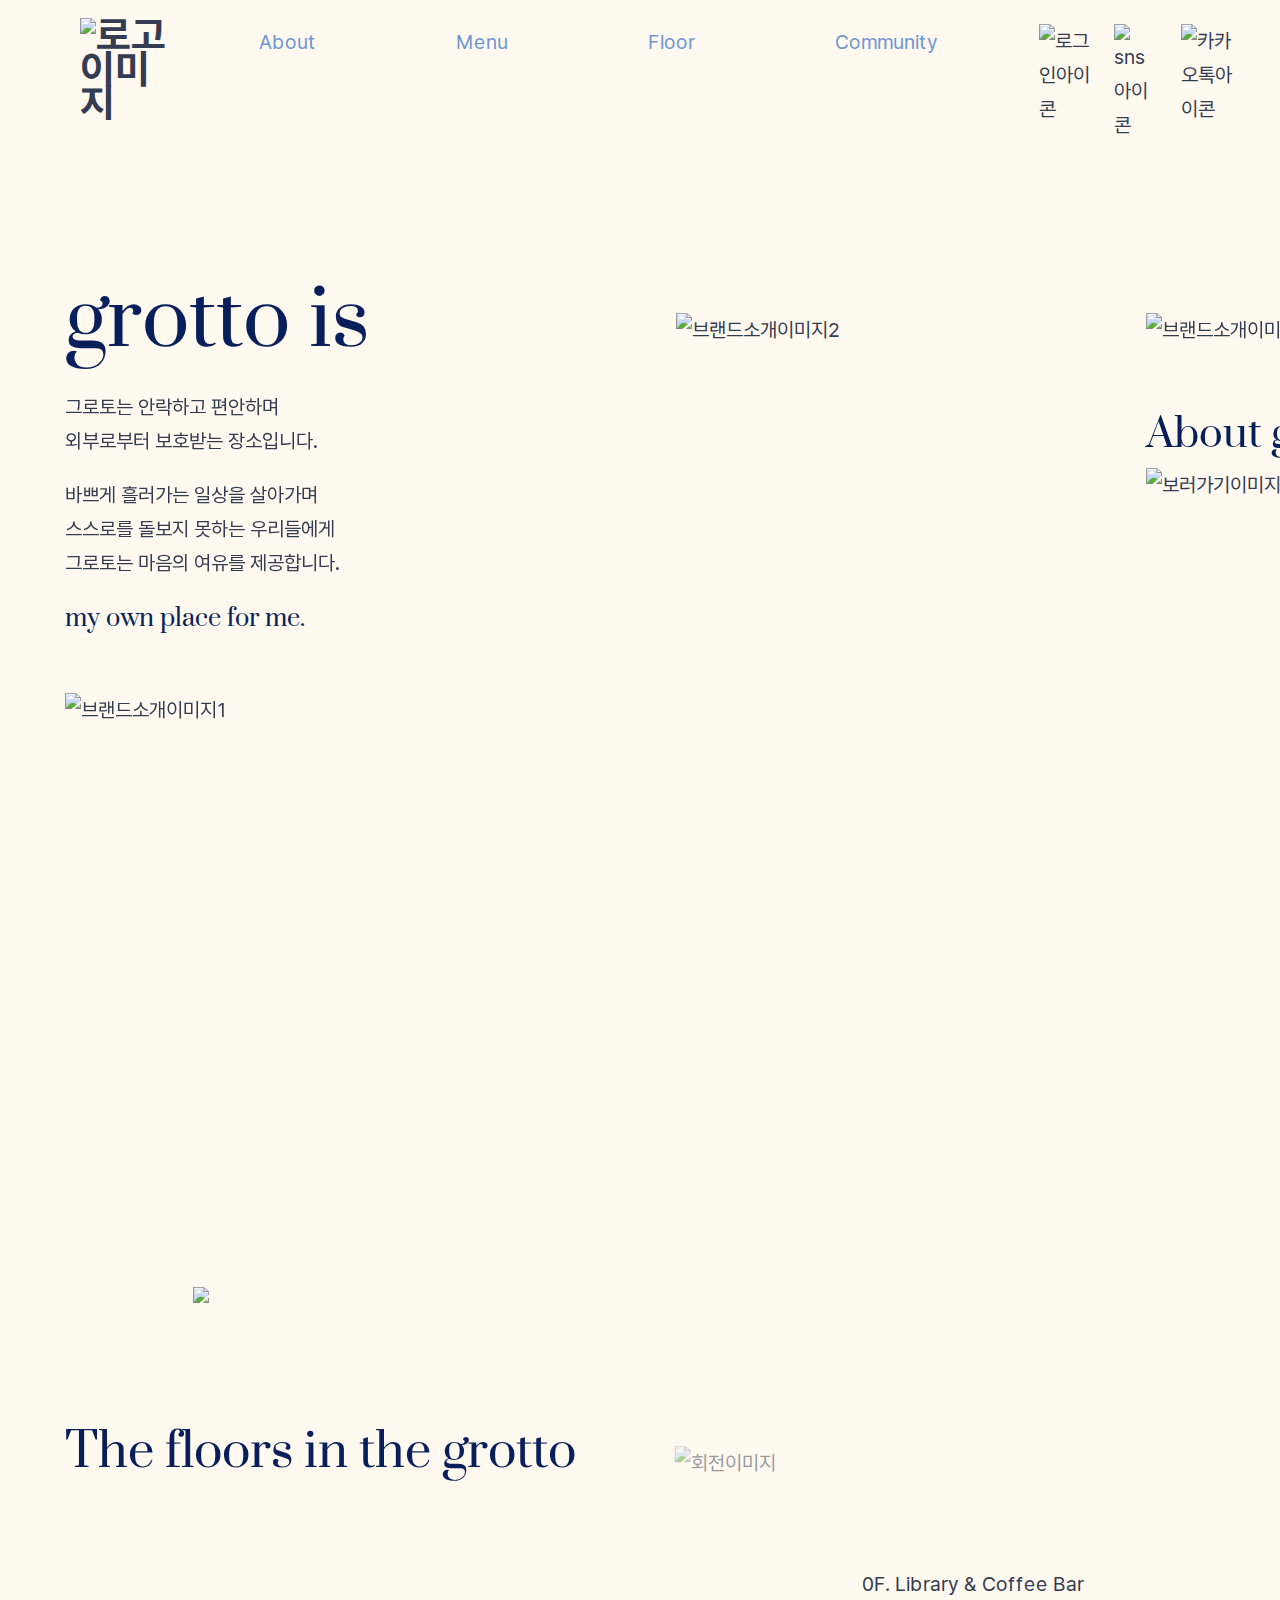
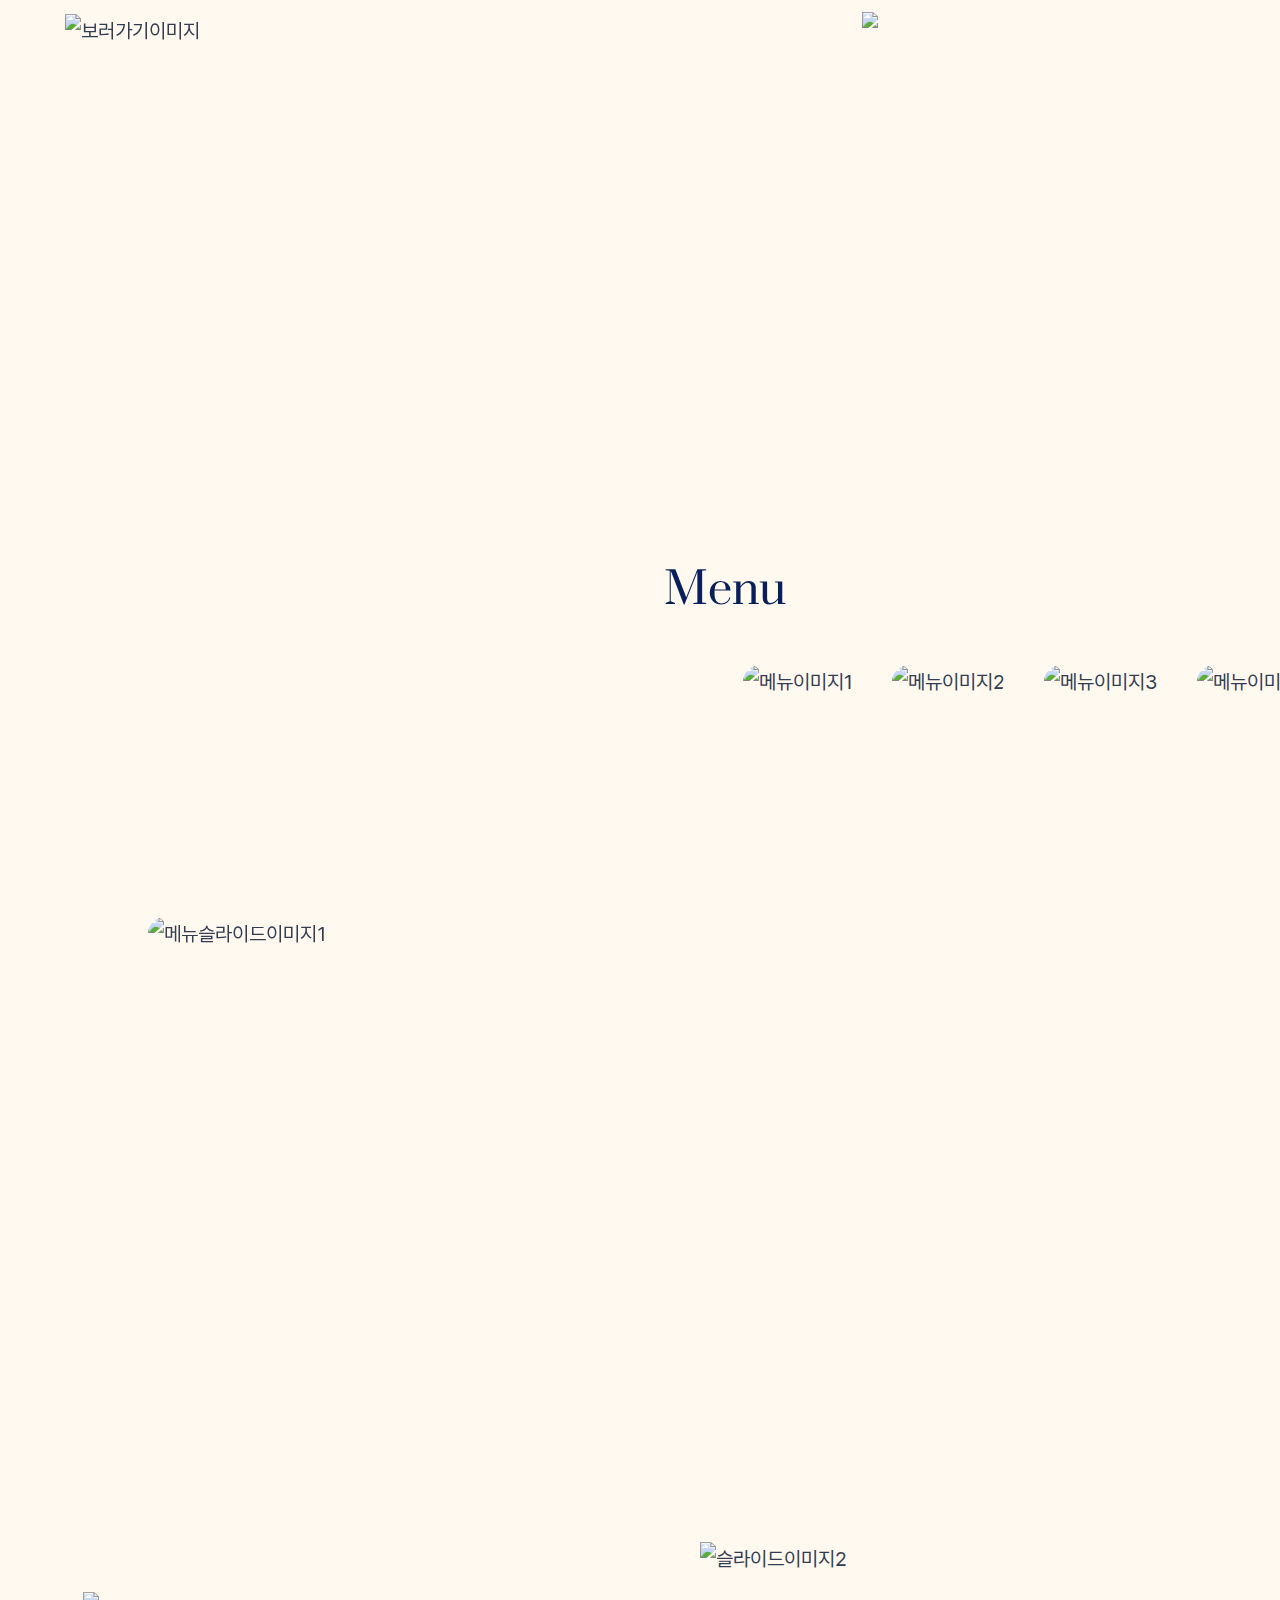
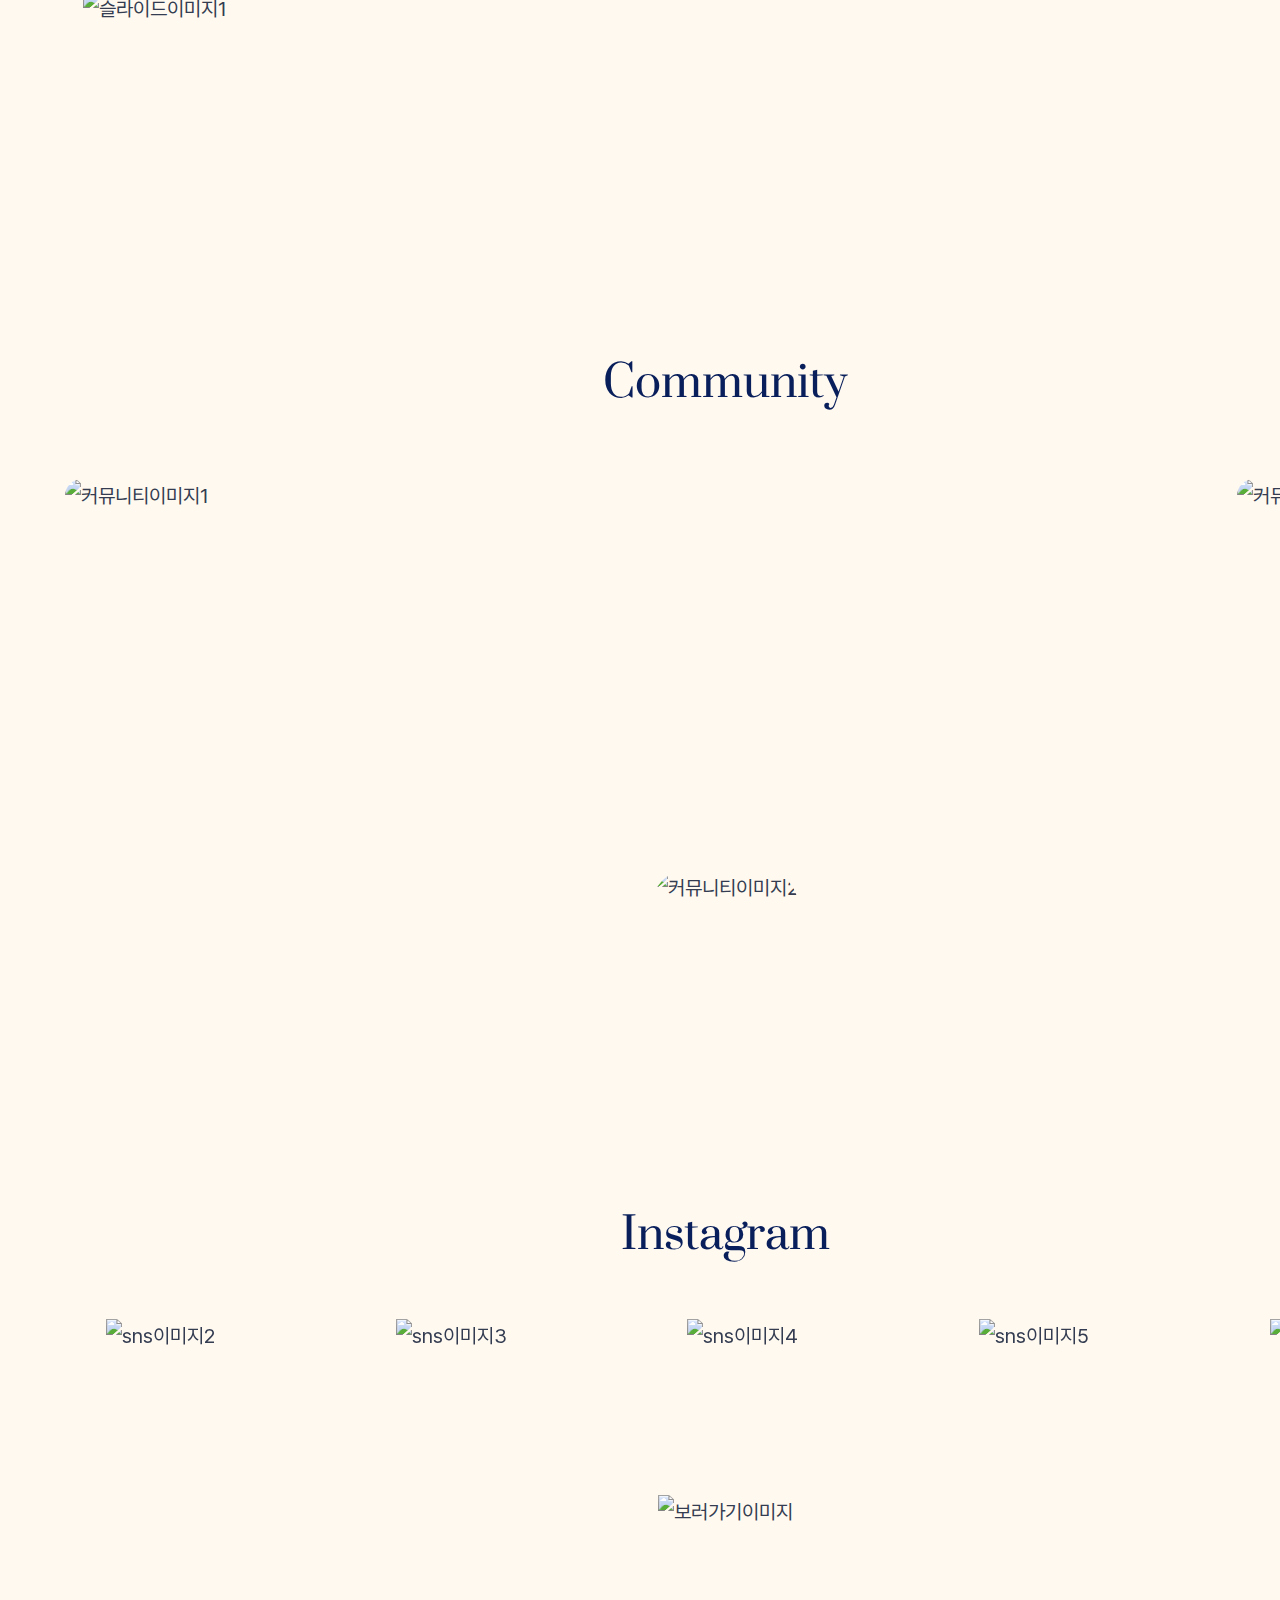
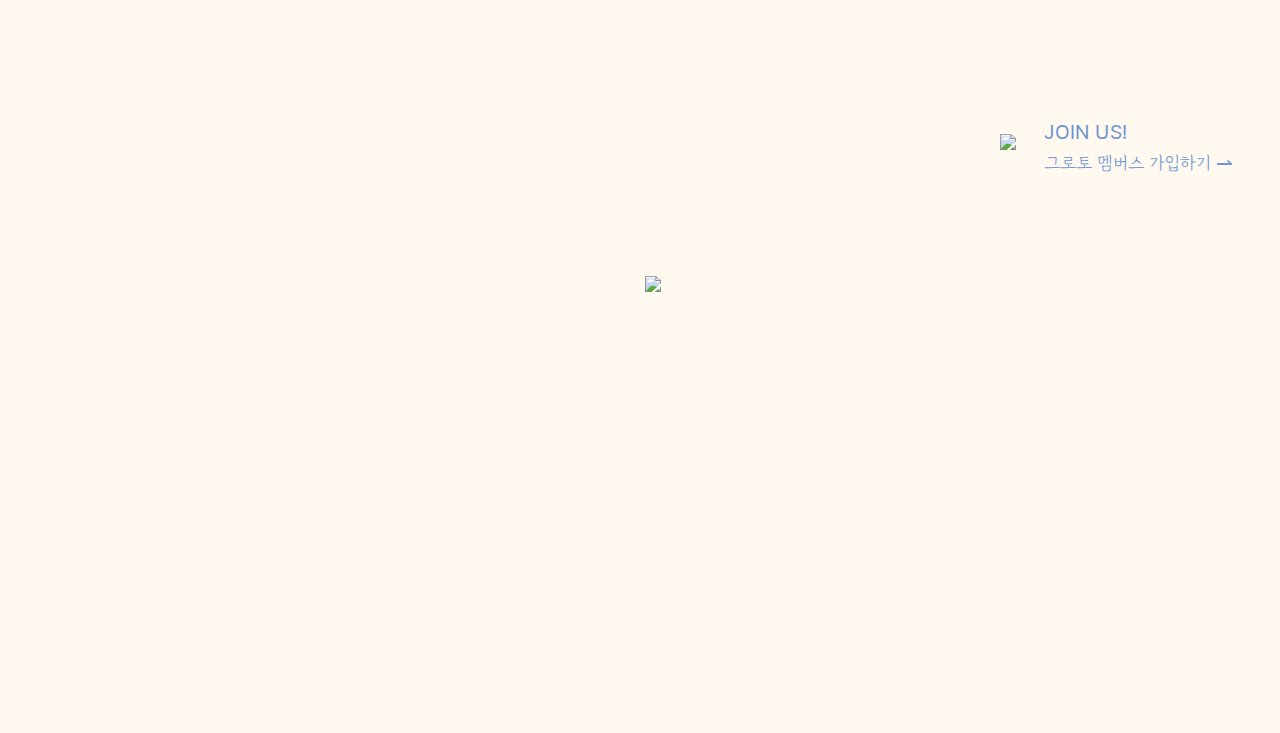
==== index.html @ 7b437df5 "Add files via upload" ====
<!DOCTYPE html>
<html lang="ko">

<head>
  <meta charset="UTF-8">
  <meta name="viewport" content="width=1450">
  <title>grotto</title>
  <!--AOS-->
  <link href="https://unpkg.com/aos@2.3.1/dist/aos.css" rel="stylesheet">
  <!--favicon-->
  <link rel="shortcut icon" href="./images/header_icon1.png" type="image/x-icon">
  <!--fonts-->
  <link rel="stylesheet" href="./fonts/stylesheet.css">
  <link rel="stylesheet" href="./fonts/pretendard.css">
  <link rel="preconnect" href="https://fonts.googleapis.com">
  <link rel="preconnect" href="https://fonts.gstatic.com" crossorigin>
  <link href="https://fonts.googleapis.com/css2?family=Suranna&display=swap" rel="stylesheet">
  <!--swiper-->
  <link rel="stylesheet" href="https://cdn.jsdelivr.net/npm/swiper@11/swiper-bundle.min.css" />
  <!--css-->
  <link rel="stylesheet" href="./css/style.css">
</head>

<body>
  <header>
    <h1><a href="./index.html"><img src="./images/logo.png" alt="로고이미지"></a></h1>
    <ul class="gnb">
      <li><a href="./sub_about.html">About</a>
        <ul class="sub">
          <li><a href="./sub_about.html #identity">브랜드 소개</a></li>
          <li><a href="./sub_about.html #logo">BI 소개</a></li>
          <li><a href="./sub_about.html #location">오시는 길</a></li>
        </ul>
        <p class="submenu_img subimg1"><img src="./images/submenu_img12.png" alt="서브메뉴 이미지1"></p>
      </li>
      <li><a href="./sub_menu1.html">Menu</a>
        <ul class="sub">
          <li><a href="./sub_menu1.html">음료</a></li>
          <li><a href="./sub_menu2.html">디저트</a></li>
          <li><a href="./sub_menu3.html">술</a></li>
          <li><a href="./sub_menu4.html">MD</a></li>
        </ul>
        <p class="submenu_img subimg2"><img src="./images/submenu_img22.png" alt="서브메뉴 이미지2"></p>
      </li>
      <li><a href="./sub_floor.html">Floor</a>
        <ul class="sub">
          <li><a href="./sub_floor.html #0floor">0층</a></li>
          <li><a href="./sub_floor.html #1floor">1층</a></li>
          <li><a href="./sub_floor.html #2floor">2층</a></li>
          <li><a href="./sub_floor.html #3floor">3층</a></li>
          <li><a href="./sub_floor.html #4floor">4층</a></li>
        </ul>
        <p class="submenu_img subimg3"><img src="./images/submenu_img32.png" alt="서브메뉴 이미지3"></p>
      </li>
      <li><a href="./sub_community.html">Community</a>
        <ul class="sub">
          <li><a href="./sub_community.html #membership">멤버십</a></li>
          <li><a href="./sub_community.html #reservation">시설예약</a></li>
          <li><a href="./sub_community.html #book_curation">북큐레이션</a></li>
          <li><a href="./sub_community.html #bulletin_board">게시판</a></li>
        </ul>
        <p class="submenu_img"><img src="./images/submenu_img42.png" alt="서브메뉴 이미지4"></p>
      </li>
    </ul><!--gnb-->
    <ul class="header_icons">
      <li class="popup_log_btn"><img src="./images/header_icon1.png" alt="로그인아이콘"></li>
      <li><a href="https://www.instagram.com/" target="_blank"><img src="./images/header_icon2.png" alt="sns아이콘"></a>
      </li>
      <li><a href="https://accounts.kakao.com/login/?continue=https%3A%2F%2Fbusiness.kakao.com%2Fdashboard%2F#login"
          target="_blank"><img src="./images/header_icon4.png" alt="카카오톡아이콘"></a></li>
    </ul><!--header_icons-->
    <div class="sub_bg"></div><!--sub_bg-->
  </header><!--header-->

  <div id="main_banner">
    <div class="swiper mb">
      <div class="swiper-wrapper">
        <div class="swiper-slide mb1"><img src="./images/main_banner1_1.png" alt="메인배너이미지1"><img
            src="./images/main_banner1_2.png" alt="메인배너1타이틀" class="mb1_title"></a></div>
        <div class="swiper-slide mb2"><img src="./images/main_banner2.png" alt="메인배너이미지2"></div>
        <div class="swiper-slide mb3"><img src="./images/main_banner3.png" alt="메인배너이미지3"></div>
        <div class="swiper-slide mb4"><img src="./images/main_banner4.png" alt="메인배너이미지4"></div>
      </div><!--swiper-wrapper-->
      <div class="slide_btn">
        <div class="swiper-button-next mb_next"></div>
        <div class="swiper_bar"><img src="./images/main_banner_slide_bar.png" alt="스와이퍼 바"></div>
        <div class="swiper-button-prev mb_prev"></div>
      </div><!--slide_btn-->
    </div><!--swiper-->
  </div><!--main_banner-->

  <div id="about">
    <ul class="about_flex">
      <li>
        <h2>grotto is</h2>
        <p data-aos="fade-up" data-aos-duration="1500">그로토는 안락하고 편안하며<br>외부로부터 보호받는 장소입니다.</p>
        <p data-aos="fade-up" data-aos-duration="1500">바쁘게 흘러가는 일상을 살아가며<br>스스로를 돌보지 못하는 우리들에게<br>그로토는 마음의 여유를 제공합니다.
        </p>
        <h6>my own place for me.</h6>
        <img src="./images/main_about1.png " alt="브랜드소개이미지1" data-aos="fade-right" data-aos-duration="500">
      </li>
      <li>
        <img src="./images/main_about2.jpg" alt="브랜드소개이미지2">
      </li>
      <li>
        <img src="./images/main_about3.png" alt="브랜드소개이미지3" data-aos="fade-left" data-aos-duration="500">
        <h3>About grotto</h3>
        <a href="./sub_about.html" class="more_btn"><img src="./images/more_btn.png" alt="보러가기이미지"
            class="hover_btn1"><img src="./images/btn.gif" alt="보러가기호버이미지" class="hover_btn2"></a>
      </li>
    </ul><!--about_flex-->
  </div><!--about-->

  <div id="floor">
    <div class="floor_left">
      <div class="swiper floor_slide">
        <div class="swiper-wrapper">
          <div class="swiper-slide">
            <img src="./images/main_floors_0_1.png" />
          </div>
          <div class="swiper-slide">
            <img src="./images/main_floors_1_1.png" />
          </div>
          <div class="swiper-slide">
            <img src="./images/main_floors_2_1.png" />
          </div>
          <div class="swiper-slide">
            <img src="./images/main_floors_3_1.png" />
          </div>
          <div class="swiper-slide">
            <img src="./images/main_floors_4_1.png" />
          </div>
        </div><!--swiper-wrapper-->
      </div><!--swiper-->
      <h1>The floors in the grotto</h1>
      <p data-aos="fade-up" data-aos-duration="500">그로토는 층층이 다른 컨셉과 향기로 구성되어 있습니다.<br>취향에 맞는 층을 찾아 정착해보세요.</p>
      <a href="./sub_floor.html" class="more_btn"><img src="./images/more_btn.png" alt="보러가기이미지" class="hover_btn1"><img
          src="./images/btn.gif" alt="보러가기호버이미지" class="hover_btn2"></a>
    </div><!--floor_left-->
    <div class="floor_right">
      <div class="swiper floor_slide">
        <div class="swiper-wrapper">
          <div class="swiper-slide">
            <p class="floor_txt">0F. Library & Coffee Bar</p>
          </div>
          <div class="swiper-slide">
            <p class="floor_txt">1F. Cafe & Gathering Room</p>
          </div>
          <div class="swiper-slide">
            <p class="floor_txt">2F. Cafe</p>
          </div>
          <div class="swiper-slide">
            <p class="floor_txt">3F. Private Cafe</p>
          </div>
          <div class="swiper-slide">
            <p class="floor_txt">4F. Bar</p>
          </div>
        </div><!--swiper-wrapper-->
      </div><!--swiper-->
      <div class="swiper floor_slide">
        <div class="swiper-wrapper">
          <div class="swiper-slide">
            <img src="./images/main_floors_0_2.png" />
          </div>
          <div class="swiper-slide">
            <img src="./images/main_floors_1_22.png" />
          </div>
          <div class="swiper-slide">
            <img src="./images/main_floors_2_2.png" />
          </div>
          <div class="swiper-slide">
            <img src="./images/main_floors_3_2.png" />
          </div>
          <div class="swiper-slide">
            <img src="./images/main_floors_4_2.png" />
          </div>
        </div><!--swiper-wrapper-->
      </div><!--swiper-->
    </div><!--floor_right-->
    <div class="rotate_wrapper">
      <img id="reload" src="./images/main_floors_text.png" alt="회전이미지">
    </div><!--rotate_wrapper-->
  </div><!--floor-->

  <div id="menu">
    <h1 class="main_title">Menu</h1>
    <div class="menu_flex">
      <div class="swiper menu_slide">
        <div class="swiper-wrapper">
          <div class="swiper-slide"><a href="./sub_community.html #book_curation"><img
                src="./images/main_menu_slide_1.jpg" alt="메뉴슬라이드이미지1"></a></div>
          <div class="swiper-slide"><a href="./sub_community.html #membership"><img src="./images/main_menu_slide_2.jpg"
                alt="메뉴슬라이드이미지2"></a></div>
          <div class="swiper-slide"><a href="./sub_menu4.html"><img src="./images/main_menu_slide_3.jpg"
                alt="메뉴슬라이드이미지3"></a></div>
          <div class="swiper-slide"><a href="./sub_community.html #book_curation"><img
                src="./images/main_menu_slide_4.jpg" alt="메뉴슬라이드이미지4"></a></div>
        </div><!--swiper-wrapper-->
        <div class="swiper-button-next menu_next"></div>
        <div class="swiper-button-prev menu_prev"></div>
      </div><!--swiper-->
      <ul class="menu_right">
        <!--플렉스 아이템, width-->
        <!--flex_wrap할 것-->
        <li><img src="./images/main_menu1.jpg" alt="메뉴이미지1">
          <div class="blur_box blur1">
            <p class="menu_name">Beverage</p><!--menu_name-->
            <a href="./sub_menu1.html"><img src="./images/main_menu_more_btn2.png" alt="메뉴보러가기"></a>
          </div><!--blur_box-->
        </li>
        <li><img src="./images/main_menu2.jpg" alt="메뉴이미지2">
          <div class="blur_box blur2">
            <p class="menu_name">Dessert</p><!--menu_name-->
            <a href="./sub_menu2.html"><img src="./images/main_menu_more_btn2.png" alt="메뉴보러가기"></a>
          </div><!--blur_box-->
        </li>
        <li><img src="./images/main_menu3.jpg" alt="메뉴이미지3">
          <div class="blur_box blur3">
            <p class="menu_name">Drink</p><!--menu_name-->
            <a href="./sub_menu3.html"><img src="./images/main_menu_more_btn2.png" alt="메뉴보러가기"></a>
          </div><!--blur_box-->
        </li>
        <li><img src="./images/main_menu4.jpg" alt="메뉴이미지4">
          <div class="blur_box blur4">
            <p class="menu_name">MD</p><!--menu_name-->
            <a href="./sub_menu4.html"><img src="./images/main_menu_more_btn2.png" alt="메뉴보러가기"></a>
          </div><!--blur_box-->
        </li>
      </ul><!--menu_right-->
    </div><!--menu_flex-->
  </div><!--menu-->

  <div id="md_banner">
    <div class="md_slide">
      <div class="md_slide_wrapper">
        <ul>
          <li><a href="./sub_menu4.html"><img src="./images/main_md_banner_img1.png" alt="슬라이드이미지1"></a></li>
          <li><a href="./sub_menu4.html"><img src="./images/main_md_banner_img2.png" alt="슬라이드이미지2"></a></li>
          <li><a href="./sub_menu4.html"><img src="./images/main_md_banner_img3.png" alt="슬라이드이미지3"></a></li>
          <li><a href="./sub_menu4.html"><img src="./images/main_md_banner_img4.png" alt="슬라이드이미지4"></a></li>
          <li><a href="./sub_menu4.html"><img src="./images/main_md_banner_img5.png" alt="슬라이드이미지5"></a></li>
          <li><a href="./sub_menu4.html"><img src="./images/main_md_banner_img6.png" alt="슬라이드이미지6"></a></li>
          <li><a href="./sub_menu4.html"><img src="./images/main_md_banner_img7.png" alt="슬라이드이미지7"></a></li>
          <li><a href="./sub_menu4.html"><img src="./images/main_md_banner_img8.png" alt="슬라이드이미지8"></a></li>
          <li><a href="./sub_menu4.html"><img src="./images/main_md_banner_img9.png" alt="슬라이드이미지9"></a></li>
        </ul>
        <ul>
          <li><a href="./sub_menu4.html"><img src="./images/main_md_banner_img1.png" alt="슬라이드이미지1"></a></li>
          <li><a href="./sub_menu4.html"><img src="./images/main_md_banner_img2.png" alt="슬라이드이미지2"></a></li>
          <li><a href="./sub_menu4.html"><img src="./images/main_md_banner_img3.png" alt="슬라이드이미지3"></a></li>
          <li><a href="./sub_menu4.html"><img src="./images/main_md_banner_img4.png" alt="슬라이드이미지4"></a></li>
          <li><a href="./sub_menu4.html"><img src="./images/main_md_banner_img5.png" alt="슬라이드이미지5"></a></li>
          <li><a href="./sub_menu4.html"><img src="./images/main_md_banner_img6.png" alt="슬라이드이미지6"></a></li>
          <li><a href="./sub_menu4.html"><img src="./images/main_md_banner_img7.png" alt="슬라이드이미지7"></a></li>
          <li><a href="./sub_menu4.html"><img src="./images/main_md_banner_img8.png" alt="슬라이드이미지8"></a></li>
          <li><a href="./sub_menu4.html"><img src="./images/main_md_banner_img9.png" alt="슬라이드이미지9"></a></li>
        </ul>
      </div><!--md_slide_wrapper-->
    </div><!--md_slide-->
  </div><!--md_banner-->


  <div id="community">
    <h1 class="main_title">Community</h1>
    <ol class="community_box">
      <li>
        <div class="community_img_box"><a href="./sub_community.html #book_curation"><img
              src="./images/main_community1.jpg" alt="커뮤니티이미지1"></a>
          <svg version="1.1" id="svg1" xmlns="http://www.w3.org/2000/svg" xmlns:xlink="http://www.w3.org/1999/xlink"
            x="0px" y="0px" viewBox="0 0 424 424" style="enable-background:new 0 0 424 424;" xml:space="preserve">
            <linearGradient id="gradient_stroke">
              <stop offset="0%" stop-color="#fee5ac"></stop>
              <stop offset="100%" stop-color="#bad6eb"></stop>
            </linearGradient>
            <path class="path1" d="M382,414H42c-17.7,0-32-14.3-32-32V42c0-17.7,14.3-32,32-32h340c17.7,0,32,14.3,32,32v340
	C414,399.7,399.7,414,382,414z" />
          </svg>
        </div><!--community_img_box-->
        <h3 data-aos="fade-right">북큐레이션</h3>
        <p data-aos="fade-right">책 선택에 어려움을 느끼는 분들을 위해<br>특정한 주제에 따라 여러 책을 선별하여<br>제안합니다.</p>
      </li>
      <li>
        <h3 data-aos="fade-down" data-aos-delay="150">멤버십</h3>
        <p data-aos="fade-down" data-aos-delay="150">그로토를 더욱 다양하게 즐기기 위한<br>무료 멤버십 서비스 그로토 멤버스와<br>유료 멤버십 서비스 북클럽
          그로토를<br>소개합니다.</p>
        <div class="community_img_box"><a href="./sub_community.html #membership"><img
              src="./images/main_community2.jpg" alt="커뮤니티이미지2"></a>
          <svg version="1.1" id="svg2" xmlns="http://www.w3.org/2000/svg" xmlns:xlink="http://www.w3.org/1999/xlink"
            x="0px" y="0px" viewBox="0 0 424 424" style="enable-background:new 0 0 424 424;" xml:space="preserve">
            <path class="path2" d="M212,6.4c113.5,0,205.6,92,205.6,205.5v205.5H6.4V212C6.4,98.5,98.5,6.4,212,6.4z" />
          </svg>
        </div><!--community_img_box-->
      </li>
      <li>
        <div class="community_img_box"><a href="./sub_community.html #reservation"><img
              src="./images/main_community3.jpg" alt="커뮤니티이미지3"></a>
          <svg version="1.1" id="svg1" xmlns="http://www.w3.org/2000/svg" xmlns:xlink="http://www.w3.org/1999/xlink"
            x="0px" y="0px" viewBox="0 0 424 424" style="enable-background:new 0 0 424 424;" xml:space="preserve">
            <path class="path1" d="M382,414H42c-17.7,0-32-14.3-32-32V42c0-17.7,14.3-32,32-32h340c17.7,0,32,14.3,32,32v340
	C414,399.7,399.7,414,382,414z" />
          </svg>
        </div><!--community_img_box-->
        <h3 data-aos="fade-left" data-aos-delay="100">시설예약</h3>
        <p data-aos="fade-left" data-aos-delay="100">각종 모임을 위한 모임실을<br>예약할 수 있습니다.</p>
        <p class="small_txt" data-aos="fade-left" data-aos-delay="100">※그로토 멤버스 가입 후 이용가능</p>
      </li>
    </ol><!--community_box-->
  </div><!--community-->


  <div id="instagram">
    <h1 class="main_title">Instagram</h1>
    <div class="swiper insta_slide">
      <div class="swiper-wrapper">
        <div class="swiper-slide"><a href="https://www.instagram.com/" target="_blank"><img
              src="./images/main_insta_1.png" alt="sns이미지1"></a></div>
        <div class="swiper-slide"><a href="https://www.instagram.com/" target="_blank"><img
              src="./images/main_insta_2_2.png" alt="sns이미지2"></a></div>
        <div class="swiper-slide"><a href="https://www.instagram.com/" target="_blank"><img
              src="./images/main_insta_3.png" alt="sns이미지3"></a></div>
        <div class="swiper-slide"><a href="https://www.instagram.com/" target="_blank"><img
              src="./images/main_insta_4.png" alt="sns이미지4"></a></div>
        <div class="swiper-slide"><a href="https://www.instagram.com/" target="_blank"><img
              src="./images/main_insta_5.png" alt="sns이미지5"></a></div>
        <div class="swiper-slide"><a href="https://www.instagram.com/" target="_blank"><img
              src="./images/main_insta_6_2.png" alt="sns이미지6"></a></div>
        <div class="swiper-slide"><a href="https://www.instagram.com/" target="_blank"><img
              src="./images/main_insta_7.png" alt="sns이미지7"></a></div>
        <div class="swiper-slide"><a href="https://www.instagram.com/" target="_blank"><img
              src="./images/main_insta_8_2.png" alt="sns이미지8"></a></div>
      </div>
    </div>
    <a href="https://www.instagram.com/" target="_blank" class="more_btn"><img src="./images/more_btn.png" alt="보러가기이미지"
        class="hover_btn1"><img src="./images/btn.gif" alt="보러가기호버이미지" class="hover_btn2"></a>
  </div><!--instagram-->

  <footer>
    <div class="footer_inner">
      <div class="footer_flex_box">
        <p>부산광역시 부산진구 동천로 58<br>사업자등록번호 : 459-24-532157<br>통신판매업 번호 : 2024-부산부산진-0357</p>
        <ul>
          <li><a href="./sub_about.html">About</a></li>
          <li><a href="./sub_menu1.html">Menu</a></li>
          <li><a href="./sub_floor.html">Floor</a></li>
          <li><a href="./sub_community.html">Community</a></li>
        </ul>
      </div><!--footer_flex_box-->
      <p>Copyright © 2024 grotto. All Rights Reserved.</p>
      <a href="./index.html" class="footer_logo"><img src="./images/footer_logo.png" alt="footer로고이미지"></a>
      <div class="join_img"><img src="./images/footer_join.png" alt="footer가입이미지"></div><!--join_img-->
      <div class="join_txt popup_log_btn">JOIN US!<br>
        <p class="join_enter">그로토 멤버스 가입하기 ⇀</p>
      </div>
    </div><!--footer_inner-->
  </footer><!--footer-->

  <!--login, signup-->
  <div id="popup_log">
    <div class="popup_log_inner">
      <div class="form-structor">
        <div class="signup">
          <h2 class="form-title" id="signup">Sign up</h2>
          <div class="form-holder">
            <input type="text" class="input" placeholder="Name" />
            <input type="email" class="input" placeholder="Email" />
            <input type="password" class="input" placeholder="Password" />
          </div>
          <button class="submit-btn">Sign up</button>
        </div><!--signup-->
        <div class="login slide-up">
          <div class="center">
            <h2 class="form-title" id="login">Log in</h2>
            <div class="form-holder">
              <input type="email" class="input" placeholder="Email" />
              <input type="password" class="input" placeholder="Password" />
            </div>
            <button class="submit-btn">Log in</button>
          </div>
        </div><!--login-->
        <p class="popup_close">×</p>
      </div><!--form-structor-->
    </div><!--popup_log_inner-->
  </div><!--popup_log-->





  <!--swiper Js-->
  <script src="https://cdn.jsdelivr.net/npm/swiper@11/swiper-bundle.min.js"></script>
  <script src="./js/swipers.js"></script>
  <!--library file-->
  <script src="https://code.jquery.com/jquery-2.2.4.min.js"
    integrity="sha256-BbhdlvQf/xTY9gja0Dq3HiwQF8LaCRTXxZKRutelT44=" crossorigin="anonymous"></script>
  <!--script-->
  <script src="./js/script.js"></script>
  <!--script_main-->
  <script src="./js/script_main.js"></script>
  <!--AOS-->
  <script src="https://unpkg.com/aos@2.3.1/dist/aos.js"></script>
  <script>
    AOS.init();
  </script>
</body>

</html>
---- fonts/stylesheet.css ----
@font-face {
    font-family: 'GangwonEduAll';
    src: url('GangwonEduAllLight.eot');
    src: url('GangwonEduAllLight.eot?#iefix') format('embedded-opentype'),
        url('GangwonEduAllLight.woff') format('woff');
    font-weight: 300;
    font-style: normal;
    font-display: swap;
}

@font-face {
    font-family: 'GangwonEduAll';
    src: url('GangwonEduAllBold.eot');
    src: url('GangwonEduAllBold.eot?#iefix') format('embedded-opentype'),
        url('GangwonEduAllBold.woff') format('woff');
    font-weight: bold;
    font-style: normal;
    font-display: swap;
}
---- fonts/pretendard.css ----
/*
Copyright (c) 2021 Kil Hyung-jin, with Reserved Font Name Pretendard.
https://github.com/orioncactus/pretendard

This Font Software is licensed under the SIL Open Font License, Version 1.1.
This license is copied below, and is also available with a FAQ at:
http://scripts.sil.org/OFL
*/

@font-face {
	font-family: 'Pretendard';
	font-weight: 900;
	font-display: swap;
	src: local('Pretendard Black'), url(./woff2/Pretendard-Black.woff2) format('woff2'), url(./woff/Pretendard-Black.woff) format('woff');
}

@font-face {
	font-family: 'Pretendard';
	font-weight: 800;
	font-display: swap;
	src: local('Pretendard ExtraBold'), url(./woff2/Pretendard-ExtraBold.woff2) format('woff2'), url(./woff/Pretendard-ExtraBold.woff) format('woff');
}

@font-face {
	font-family: 'Pretendard';
	font-weight: 700;
	font-display: swap;
	src: local('Pretendard Bold'), url(./woff2/Pretendard-Bold.woff2) format('woff2'), url(./woff/Pretendard-Bold.woff) format('woff');
}

@font-face {
	font-family: 'Pretendard';
	font-weight: 600;
	font-display: swap;
	src: local('Pretendard SemiBold'), url(./woff2/Pretendard-SemiBold.woff2) format('woff2'), url(./woff/Pretendard-SemiBold.woff) format('woff');
}

@font-face {
	font-family: 'Pretendard';
	font-weight: 500;
	font-display: swap;
	src: local('Pretendard Medium'), url(./woff2/Pretendard-Medium.woff2) format('woff2'), url(./woff/Pretendard-Medium.woff) format('woff');
}

@font-face {
	font-family: 'Pretendard';
	font-weight: 400;
	font-display: swap;
	src: local('Pretendard Regular'), url(./woff2/Pretendard-Regular.woff2) format('woff2'), url(./woff/Pretendard-Regular.woff) format('woff');
}

@font-face {
	font-family: 'Pretendard';
	font-weight: 300;
	font-display: swap;
	src: local('Pretendard Light'), url(./woff2/Pretendard-Light.woff2) format('woff2'), url(./woff/Pretendard-Light.woff) format('woff');
}

@font-face {
	font-family: 'Pretendard';
	font-weight: 200;
	font-display: swap;
	src: local('Pretendard ExtraLight'), url(./woff2/Pretendard-ExtraLight.woff2) format('woff2'), url(./woff/Pretendard-ExtraLight.woff) format('woff');
}

@font-face {
	font-family: 'Pretendard';
	font-weight: 100;
	font-display: swap;
	src: local('Pretendard Thin'), url(./woff2/Pretendard-Thin.woff2) format('woff2'), url(./woff/Pretendard-Thin.woff) format('woff');
}
---- css/style.css ----
@charset "utf-8";

/*강원교육모두, 300, bold
font-family: 'GangwonEduAll';
Suranna, 400
font-family: "Suranna", serif;
프리텐다드,100-900
font-family: 'Pretendard';
*/

* {
    margin: 0;
    padding: 0;
}

body,
html {
    cursor: url(../images/mouse1.png), auto
}

a {
    cursor: url(../images/mouse2.png), auto
}

img,
video,
iframe {
    vertical-align: middle;
}

a {
    text-decoration: none;
    color: inherit;
}

ul,
ol {
    list-style: none;
}

body::-webkit-scrollbar {
    width: 16px;
    /* 스크롤바의 너비 */
}

body::-webkit-scrollbar-thumb {
    height: 10%;
    /* 스크롤바의 길이 */
    background: #bad6eb;
    /* 스크롤바의 색상 */

    border-radius: 10px;
}

body::-webkit-scrollbar-track {
    background: #fff9ef
        /*스크롤바 뒷 배경 색상*/
}

body {
    min-width: 1450px;
    font-size: 20px;
    line-height: 34px;
    font-family: 'Pretendard';
    font-weight: 400;
    color: #333c51;
    background-color: #fff9ef;
}

/*header*/
header {
    display: flex;
    justify-content: space-between;
    align-items: flex-start;
    position: fixed;
    top: 0;
    left: 0;
    z-index: 1000;
    width: 100%;
    min-width: 1320px;
    padding: 18px 80px;
    box-sizing: border-box;
    transition: all 0.3s;
}

header:hover {
    background-color: #fff9ef;
}

.header_scroll {
    position: fixed;
    top: 0;
    left: 0;
    background-color: #fff9ef;
    box-shadow: 0 0 8px 0 rgba(0, 0, 0, 0.08);
}

.header_icons {
    display: flex;
}

.header_icons li {
    padding-left: 24px;
    padding-top: 6px;
}

.gnb {
    display: flex;
    padding: calc(25px - 18px);
}

.gnb>li {
    padding: 0 70px;
    color: #6f96d1;
    position: relative;
}

.gnb>li:hover {
    color: #bad6eb;
    transition: all 0.3s;
}

.sub {
    display: none;
    position: absolute;
    top: 100%;
    left: 0;
    width: 100%;
    z-index: 2000;
    color: #bad6eb;
    padding-top: 10px;
}

.sub li {
    font-size: 14px;
    line-height: 10px;
    font-weight: normal;
    padding: 10px 0;
    text-align: center;
}

.sub_bg {
    display: none;
    position: absolute;
    top: 100%;
    left: 0;
    width: 100%;
    height: 170px;
    background-color: #fff9ef;
    box-shadow: 0 8px 8px 0 rgba(0, 0, 0, 0.08);
}

.submenu_img {
    position: absolute;
    bottom: -165px;
    right: -280px;
    z-index: 2500;
    opacity: 0;
    visibility: hidden;
}

.subimg1 {
    right: calc(-280px - 617.99px);
}

.subimg2 {
    right: calc(-280px - 427.69px);
}

.subimg3 {
    right: calc(-280px - 242.5px);
}

.gnb>li:hover .submenu_img {
    opacity: 1;
    visibility: visible;
    transition: all 0.3s ease-in;
}



/*main_banner*/
.mb {
    position: relative;
}

.mb .swiper-slide {
    height: 100%;
}


.swiper-slide img:nth-child(1) {
    width: 100%;
}

.mb1_title {
    position: absolute;
    top: 50%;
    left: 50%;
    transform: translate(-50%, -365px);
    animation: fadein 1s linear 1;
}

/*mb1로 슬라이드 전환될 때마다 페이드인 애니메이션 넣기?????*/

@keyframes fadein {
    0% {
        opacity: 0;
    }

    100% {
        opacity: 1;
    }
}

.slide_btn {
    position: absolute;
    bottom: 16%;
    left: 50%;
    transform: translateX(-50%);
    z-index: 100;
    display: flex;
    align-items: center;
}

.mb_next::after {
    content: url(../images/main_banner_slide_next.png);
}

.mb_prev::after {
    content: url(../images/main_banner_slide_prev.png);
}

.mb_next {
    width: 41px;
    height: 36px;
    right: -55px;
    transform: translateY(-2px);
}

.mb_prev {
    width: 39px;
    height: 16px;
    left: -55px;
    transform: translateY(50%);
}

/*about*/
/*li들한테 width주기*/
#about {
    width: 1320px;
    margin: 0 auto;
    padding-top: 276px;
    padding-bottom: 549px;
}

.about_flex {
    display: flex;
    justify-content: space-between;
}

.about_flex li:nth-child(1) {
    align-self: flex-end;
}

.about_flex li:nth-child(1) h2 {
    font-family: "Suranna", serif;
    color: #091f5b;
    font-size: 100px;
    line-height: 6px;
    padding-bottom: 72px;
    font-weight: 400;
}

.about_flex li:nth-child(1) p {
    padding-bottom: 20px;
}

.about_flex li:nth-child(1) h6 {
    font-family: "Suranna", serif;
    font-size: 30px;
    font-weight: 400;
    color: #091f5b;
    padding-bottom: 58px;
}

.about_flex li:nth-child(3) h3 {
    font-family: "Suranna", serif;
    font-weight: 400;
    font-size: 50px;
    color: #091f5b;
    padding-top: 67px;
    padding-bottom: 18px;
}

.more_btn {
    display: inline-block;
    position: relative;
}

.more_btn:hover .hover_btn2 {
    opacity: 1;
}

.more_btn:hover .hover_btn1 {
    opacity: 0;
}

.hover_btn2 {
    opacity: 0;
    position: absolute;
    top: 0;
    left: 0;
}

/*floor*/
/*floor_left,right에게 또 줘야 하는가 width??*/
#floor {
    width: 1320px;
    margin: 0 auto;
    display: flex;
    justify-content: space-between;
    position: relative;
}

.floor_slide {
    width: 395px;
    margin: 0 128px;
}

.floor_left h1 {
    padding-top: 121px;
    padding-bottom: 60px;
    font-family: "Suranna", serif;
    font-size: 60px;
    font-weight: 400;
    color: #091f5b;

}

.floor_left p {
    padding-bottom: 19px;
}

.floor_right {
    padding-top: 291px;
}


.floor_txt {
    background-color: #fff9ef;
    width: 280px;
}

.rotate_wrapper {
    top: 50%;
    left: 50%;
    transform: translate(-50%, -50%);
    position: absolute;
    /*위치는 고정*/
    z-index: -1;
    opacity: 0.5;
}

#reload {
    width: 1105px;
    /*이미지 가로 사이즈*/
    height: 1131px;
    /*높이*/
}

/*menu*/
#menu {
    width: 1320px;
    margin: 0 auto;
    padding-top: 522px;
    padding-bottom: 287px;
}

.main_title {
    font-family: "Suranna", serif;
    font-size: 55px;
    color: #091f5b;
    font-weight: 400;
    text-align: center;
}

#menu .main_title {
    padding-bottom: 59px;
}

.menu_flex {
    padding: 0 74px;
    display: flex;
    justify-content: space-between;
    align-items: center;
}

.menu_slide {
    width: 586px;
}

.menu_slide .swiper-slide img,
.menu_right li img,
.blur_box {
    border-radius: 21px;
}

.menu_next::after {
    content: url(../images/main_menu_slide_next.png);
}

.menu_prev::after {
    content: url(../images/main_menu_slide_prev.png);
}

.menu_next,
.menu_prev {
    width: 48px;
    height: 48px;
}


.menu_right {
    width: 568px;
    display: flex;
    flex-wrap: wrap;
    height: 540px;
    justify-content: space-between;
    align-content: space-between;
}

.menu_right li {
    position: relative;
}

.menu_right li:hover .blur_box {
    opacity: 1;
    transition: all 0.3s;
}

.blur_box {
    position: absolute;
    top: 0;
    left: 0;
    width: 279px;
    height: 265px;
    display: flex;
    flex-direction: column;
    justify-content: space-between;
    align-items: center;
    padding-top: 91px;
    padding-bottom: 65px;
    box-sizing: border-box;
    opacity: 0;
    z-index: 20;
    -webkit-backdrop-filter: blur(10px);
    backdrop-filter: blur(10px);
    background-color: rgba(51, 60, 81, 0.1);
    /*색깔 다시 생각해보기*/
}

.menu_name {
    font-family: "Suranna", serif;
    font-size: 55px;
    color: #fff9ef;
    text-shadow: 1px 1px 3px #afada4;
}

/*슬라이드 호버시 블러 클래스*/
.blur_on {
    opacity: 1;
    transition: all 0.3s;
}


/*md_banner*/
#md_banner {
    background: url(../images/main_md_banner_bg.jpg);
}

.md_slide_wrapper ul li {
    width: 600px;
}

.md_slide_wrapper ul li:nth-child(1) {
    padding-left: 50px;
    box-sizing: border-box;
}

.md_slide_wrapper ul li:nth-child(2n-1) {
    padding-top: 50px;
    /*패딩값 계산하기*/
}

.md_slide_wrapper ul {
    display: flex;
    justify-content: space-around;
    width: 6000px;
}

.md_slide_wrapper {
    display: flex;
    width: 12000px;
    animation: slide 45s linear infinite;
}

.md_slide_wrapper:hover {
    animation-play-state: paused;
}

@keyframes slide {
    0% {
        transform: translateX(0);
    }

    100% {
        transform: translateX(-50%);
    }
}

.md_slide {
    overflow: hidden;
    padding-top: 50px;
    padding-bottom: 50px;
}

/*community*/
#community {
    width: 1320px;
    margin: 0 auto;
    padding-top: 287px;
}

.community_box {
    display: flex;
    justify-content: space-between;
    padding-top: 80px;
}

.community_box li {
    width: 430px;
}

.community_box li:nth-child(1) {
    text-align: left;
}

.community_box li:nth-child(2) {
    text-align: center;
    padding-top: 95px;
}

.community_box li:nth-child(3) {
    text-align: right;
}

.community_box li:nth-child(1) img,
.community_box li:nth-child(3) img {
    border-radius: 21px;
}

.community_box li:nth-child(2) img {
    border-radius: 192px 192px 0 0;
    margin-top: calc(60px - 17px);
}

.community_box li:nth-child(2) .community_img_box {
    margin-left: calc((430px - 384px)/2);
}

.community_box li:nth-child(3) .community_img_box {
    margin-left: calc((430px - 384px));
}

.community_box h3 {
    font-family: 'GangwonEduAll';
    font-weight: bold;
    font-size: 40px;
    color: #091f5b;
    line-height: 60px;
    margin-top: 60px;
}

.small_txt {
    padding-top: 40px;
    font-size: 15px;
}


.community_img_box {
    position: relative;
    width: 384px;
}

svg {
    fill: none;
    stroke-width: 10px;
}

#svg1 {
    position: absolute;
    top: -20px;
    left: -20px;
    z-index: -1;
    width: 424px;
    height: 424px;
}

#svg2 {
    position: absolute;
    top: 27px;
    left: -19px;
    z-index: -1;
    width: 422px;
    height: 416px;
}

path {
    stroke-dasharray: 2000;
    stroke-dashoffset: 2000;
    stroke-miterlimit: 10;
    opacity: 0.5;
}

.community_box li:nth-child(1) path {
    stroke: url(#gradient_stroke);
}

.community_box li:nth-child(2) path {
    stroke: #bad6eb;
}

.community_box li:nth-child(3) path {
    stroke: #f1ca9a;
}

.path1 {
    stroke-linecap: round;
    stroke-linejoin: round;
}

.path2 {
    fill-rule: evenodd;
    clip-rule: evenodd;
    stroke-linecap: round;
}

.community_img_box:hover path {
    animation: path 1500ms forwards;
}

@keyframes path {
    0% {
        stroke-dashoffset: 50;
        stroke-dasharray: 15;

    }

    100% {
        stroke-dashoffset: 0;
        stroke-dasharray: 0;

    }


    100% {
        stroke-dashoffset: -50;
        stroke-dasharray: 15;

    }
}



/*instagram*/
#instagram {
    text-align: center;
    padding-top: 310px;
    padding-bottom: 295px;
}

.insta_slide {
    width: 100%;
    padding-bottom: 30px;
    margin-top: 70px;
    margin-bottom: 110px;
}

#instagram .swiper-wrapper {
    transition-timing-function: linear;
    column-gap: 30px;
}

#instagram .swiper-slide {
    text-align: center;
    display: flex;
    justify-content: center;
    align-items: center;
    width: 18%;
    /*수치 확인*/
    transition: transform 0.3s;
}

#instagram .swiper-slide img {
    display: block;
    width: 100%;
    height: 100%;
    object-fit: cover;
}

#instagram .swiper-slide:hover {
    transform: translateY(30px);
}


/*footer*/
footer {
    background: url(../images/footer_bg.png) no-repeat;
    position: relative;
}


.footer_inner {
    width: 1320px;
    margin: 0 auto;
    padding-top: 223px;
    color: #fff9ef;
    line-height: 30px;
}

.footer_flex_box {
    display: flex;
    justify-content: space-between;
    padding-bottom: calc(136px - 15px);
}

footer ul {
    display: flex;
}

footer ul li {
    padding-left: 40px;
}

.footer_inner>p {
    text-align: right;
    padding-bottom: calc(60px - 15px);
}


.footer_logo {
    position: absolute;
    top: 10%;
    left: 50%;
    transform: translateX(-50%);
}

.join_img {
    position: absolute;
    top: -18%;
    right: 20%;
}

.footer_inner .join_txt {
    color: #6f96d1;
    text-align: left;
    line-height: 30px;
    position: absolute;
    top: -21%;
    right: 15%;
}

.join_enter {
    font-family: 'GangwonEduAll';
}

@keyframes join_ani {
    0% {
        transform: translateX(20px);
    }

    50% {
        transform: translateX(0px);
    }

    100% {
        transform: translateX(20px);
    }
}

.join_txt:hover .join_enter {
    animation: join_ani 1s linear infinite;
}

/*js addClass용*/
.join_ani_add {
    animation: join_ani 1s linear infinite;
}



/*longin, signup*/
#popup_log {
    position: fixed;
    top: 0;
    left: 0;
    z-index: 9000;
    display: none;
    width: 100%;
    height: 100%;
}

.popup_log_inner {
    background-color: rgba(255, 249, 239, 0.7);
    display: flex;
    justify-content: center;
    align-items: center;
    width: 100%;
    height: 100%;
}

.form-structor {
    border-radius: 15px;
    height: 550px;
    width: 350px;
    position: relative;
    overflow: hidden;
    background-color: #fff9ef;
    box-shadow: 1px 1px 10px rgba(0, 0, 0, 0.2);
}

.form-structor::after {
    content: '';
    opacity: .8;
    position: absolute;
    top: 0;
    right: 0;
    bottom: 0;
    left: 0;
    background: url(../images/login_bg.jpg) no-repeat left bottom;
    opacity: 0.5;
}

.form-structor .signup {
    position: absolute;
    top: 50%;
    left: 50%;
    transform: translate(-50%, -50%);
    width: 65%;
    z-index: 5;
    transition: all .3s ease;
}


.form-structor .signup.slide-up {
    top: 5%;
    transform: translate(-50%, 0%);
    transition: all .3s ease;
}

.form-structor .signup.slide-up .form-holder,
.form-structor .signup.slide-up .submit-btn {
    opacity: 0;
    visibility: hidden;
}

.form-structor .signup.slide-up .form-title {
    font-size: 1em;
    cursor: url(../images/mouse2.png), auto;
}

.form-structor .signup .form-title {
    color: #fff;
    font-size: 1.7em;
    text-align: center;
}

.form-structor .signup .form-holder {
    border-radius: 15px;
    background-color: #fff9ef;
    overflow: hidden;
    margin-top: 50px;
    opacity: 1;
    visibility: visible;
    transition: all .3s ease;
}

.form-structor .signup .form-holder .input {
    border: 0;
    outline: none;
    box-shadow: none;
    display: block;
    height: 30px;
    line-height: 30px;
    padding: 8px 15px;
    border-bottom: 1px solid #eee;
    width: 100%;
    font-size: 12px;
}

.form-structor .signup .form-holder .input:last-child {
    border-bottom: 0;
}

.form-structor .signup .form-holder .input::-webkit-input-placeholder {
    color: rgba(51, 60, 81, 0.4);
}

.form-structor .signup .submit-btn {
    background-color: #bad6eb;
    color: rgba(256, 256, 256, 0.7);
    border: 0;
    border-radius: 15px;
    display: block;
    margin: 15px auto;
    padding: 15px 45px;
    width: 100%;
    font-size: 13px;
    font-weight: bold;
    cursor: url(../images/mouse2.png), auto;
    opacity: 1;
    visibility: visible;
    transition: all .3s ease;
}

.form-structor .signup .submit-btn:hover {
    transition: all .3s ease;
    background-color: #6f96d1;
}

.form-structor .login {
    position: absolute;
    top: 20%;
    left: 0;
    right: 0;
    bottom: 0;
    background-color: #fff;
    z-index: 5;
    transition: all .3s ease;
}

.form-structor .login::before {
    content: '';
    position: absolute;
    left: 50%;
    top: -20px;
    transform: translate(-50%, 0);
    background-color: #fff;
    width: 200%;
    height: 250px;
    border-radius: 50%;
    z-index: 4;
    transition: all .3s ease;
}

.form-structor .login .center {
    position: absolute;
    top: calc(50% - 10%);
    left: 50%;
    transform: translate(-50%, -50%);
    width: 65%;
    z-index: 5;
    transition: all .3s ease;
}

.form-structor .login .center .form-title {
    color: #333c51;
    font-size: 1.7em;
    text-align: center;
}

.form-structor .login .center .form-holder {
    border-radius: 15px;
    background-color: #fff9ff;
    border: 1px solid #eee;
    overflow: hidden;
    margin-top: 50px;
    opacity: 1;
    visibility: visible;
    transition: all .3s ease;
}

.form-structor .login .center .form-holder .input {
    border: 0;
    outline: none;
    box-shadow: none;
    display: block;
    height: 30px;
    line-height: 30px;
    padding: 8px 15px;
    border-bottom: 1px solid #eee;
    width: 100%;
    font-size: 12px;
}

.form-structor .login .center .form-holder .input:last-child {
    border-bottom: 0;
}

.form-structor .login .center .form-holder .input::-webkit-input-placeholder {
    color: rgba(51, 60, 81, 0.4);
}

.form-structor .login .center .submit-btn {
    background-color: #bad6eb;
    color: rgba(256, 256, 256, 0.7);
    border: 0;
    border-radius: 15px;
    display: block;
    margin: 15px auto;
    padding: 15px 45px;
    width: 100%;
    font-size: 13px;
    font-weight: bold;
    cursor: url(../images/mouse2.png), auto;
    opacity: 1;
    visibility: visible;
    transition: all .3s ease;
}

.form-structor .login .center .submit-btn:hover {
    transition: all .3s ease;
    background-color: #6f96d1;
}

.form-structor .login.slide-up {
    top: 90%;
    transition: all .3s ease;
}

.form-structor .login.slide-up .center {
    top: 10%;
    transform: translate(-50%, 0%);
    transition: all .3s ease;
}

.form-structor .login.slide-up .form-holder,
.form-structor .login.slide-up .submit-btn {
    opacity: 0;
    visibility: hidden;
    transition: all .3s ease;
}

.form-structor .login.slide-up .form-title {
    font-size: 1em;
    margin: 0;
    padding: 0;
    cursor: url(../images/mouse2.png), auto;
    transition: all .3s ease;
}

.popup_close {
    position: absolute;
    top: 7px;
    right: 15px;
    z-index: 9999;
    cursor: url(../images/mouse2.png), auto;
    color: #fff9ff;
}

.popup_log_btn {
    cursor: url(../images/mouse2.png), auto;
}
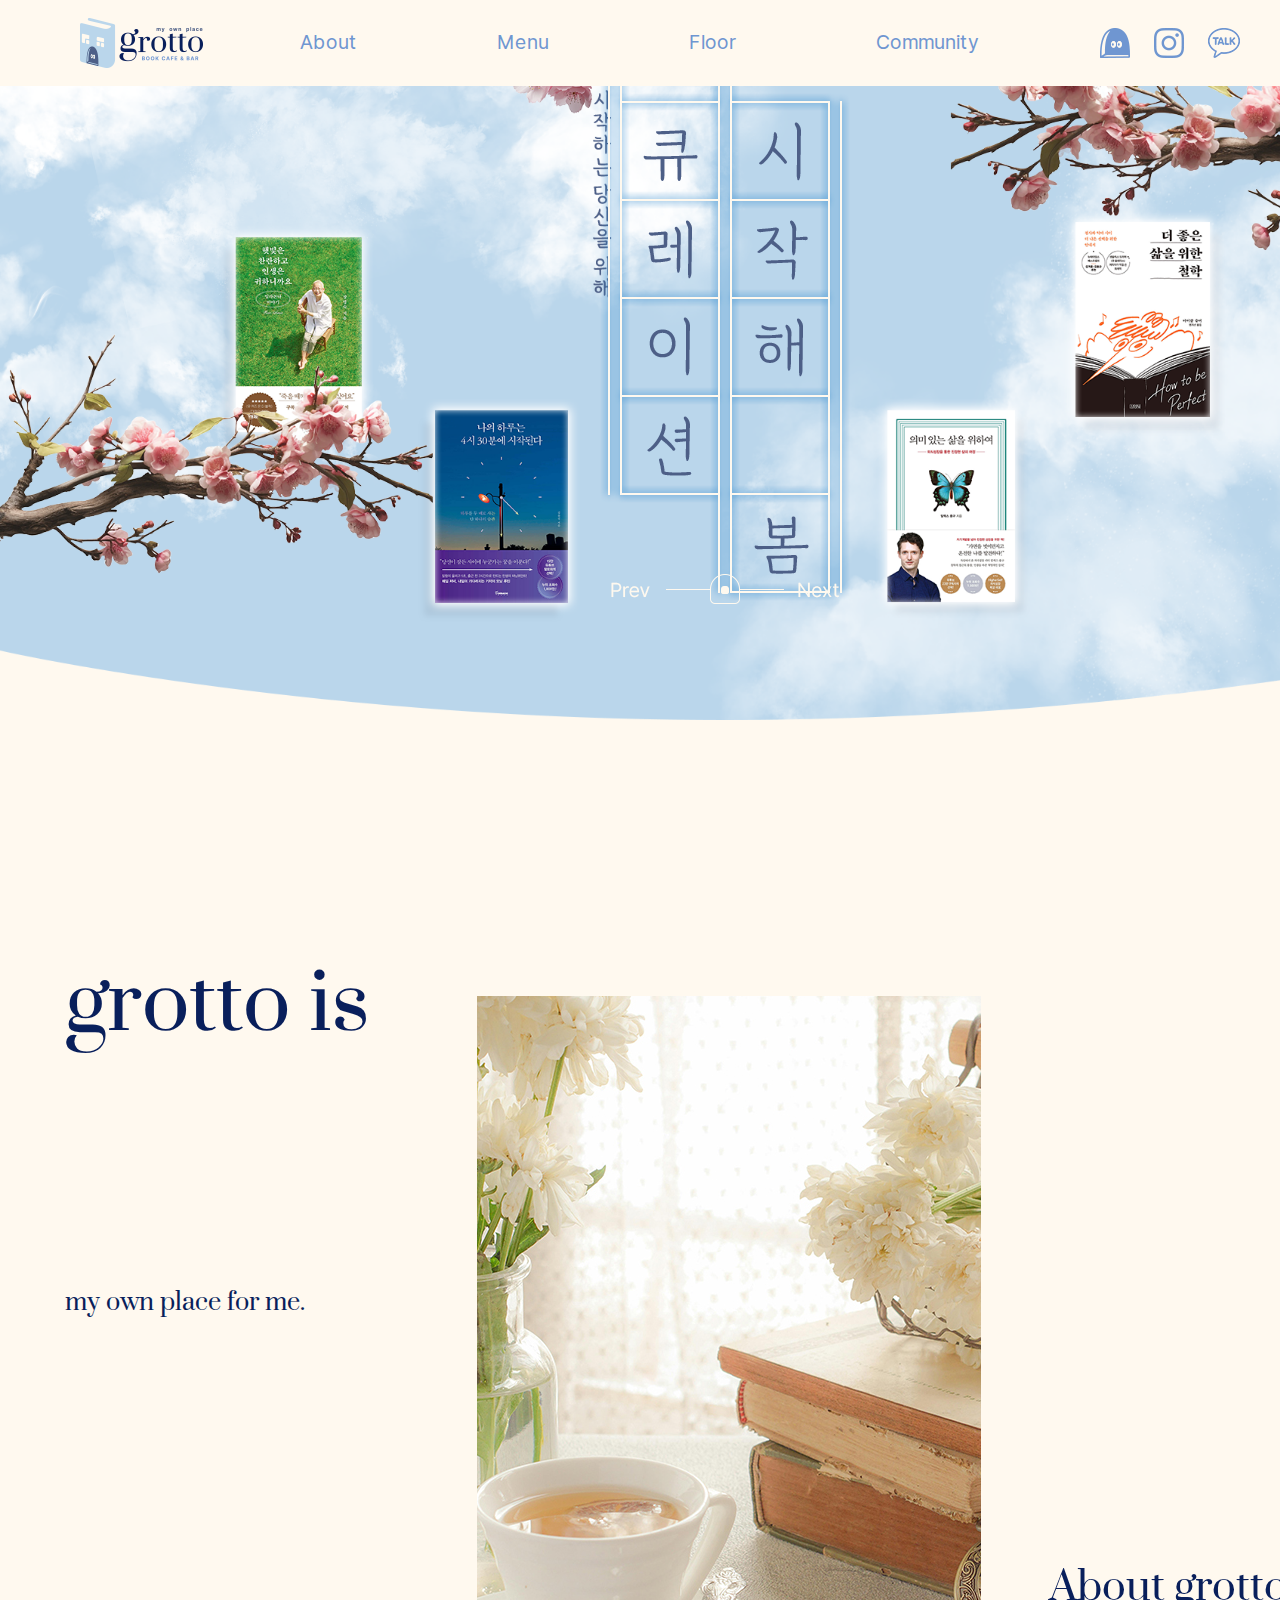
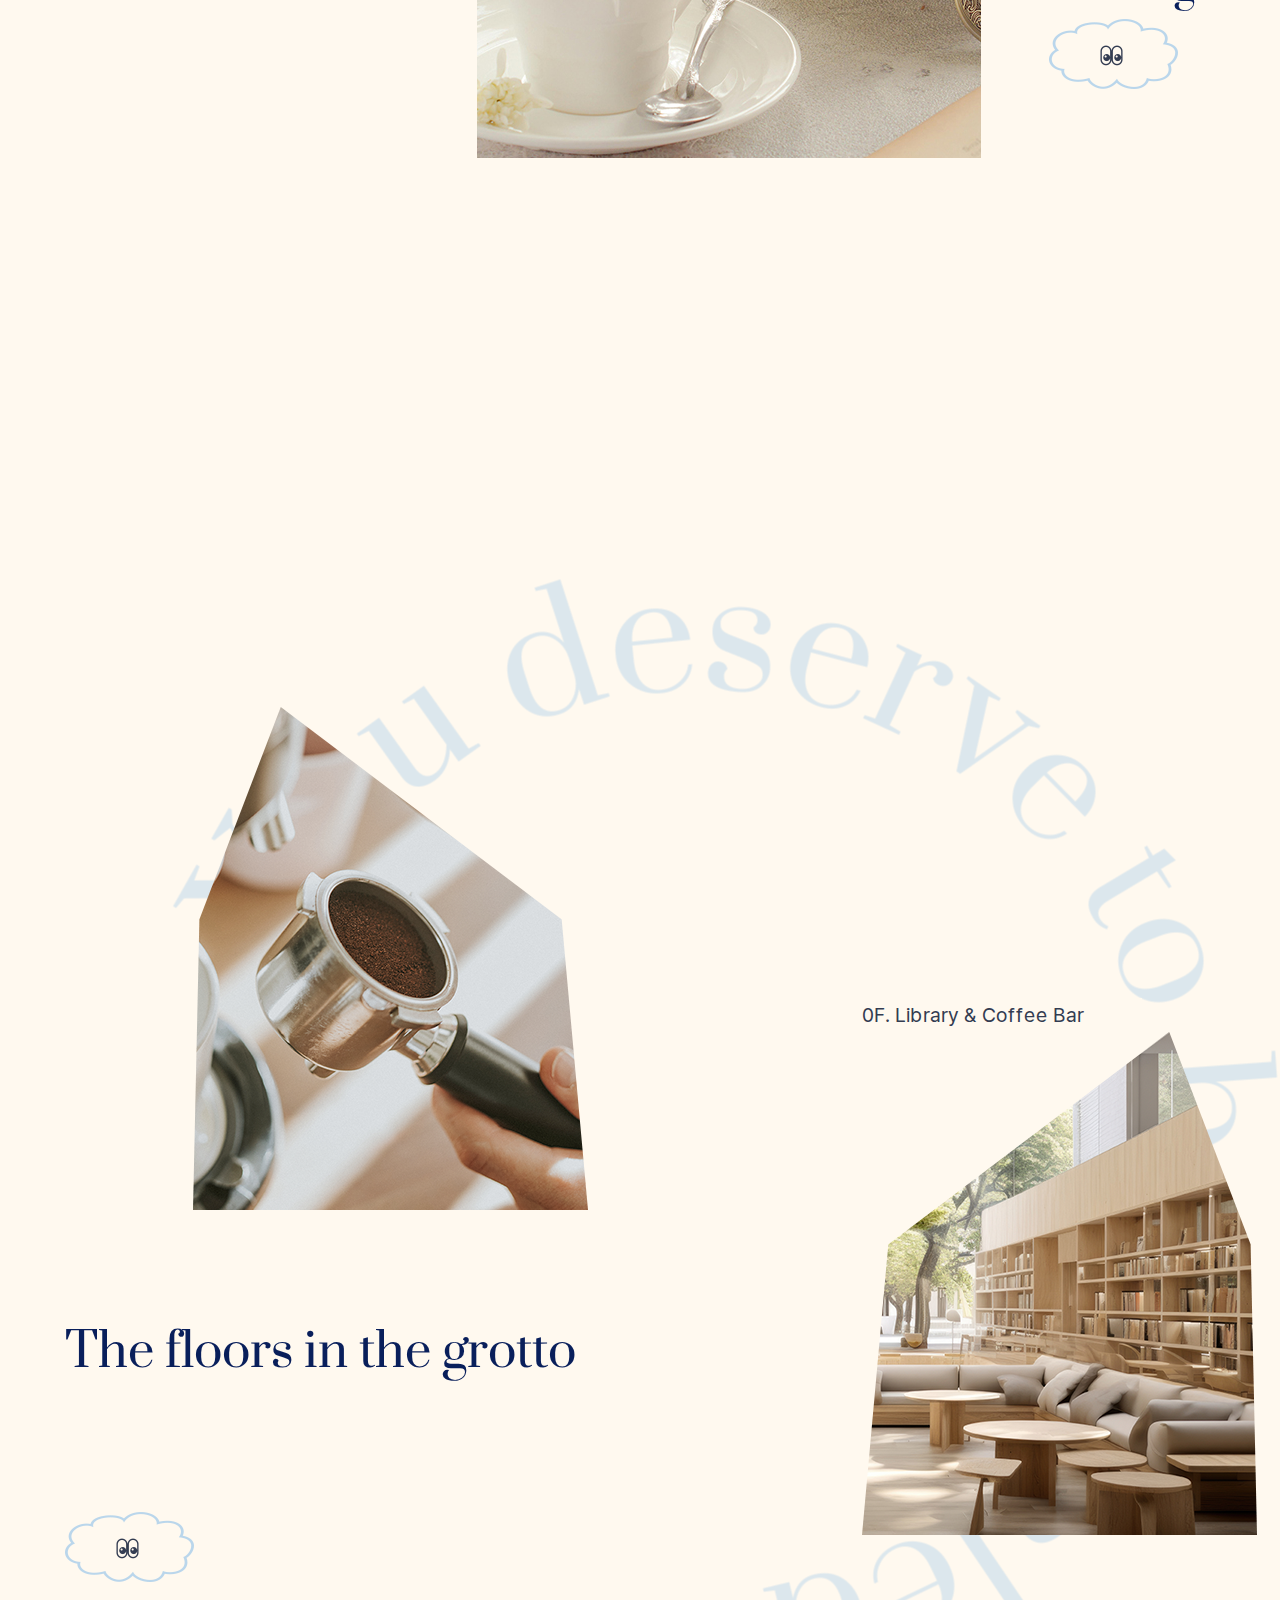
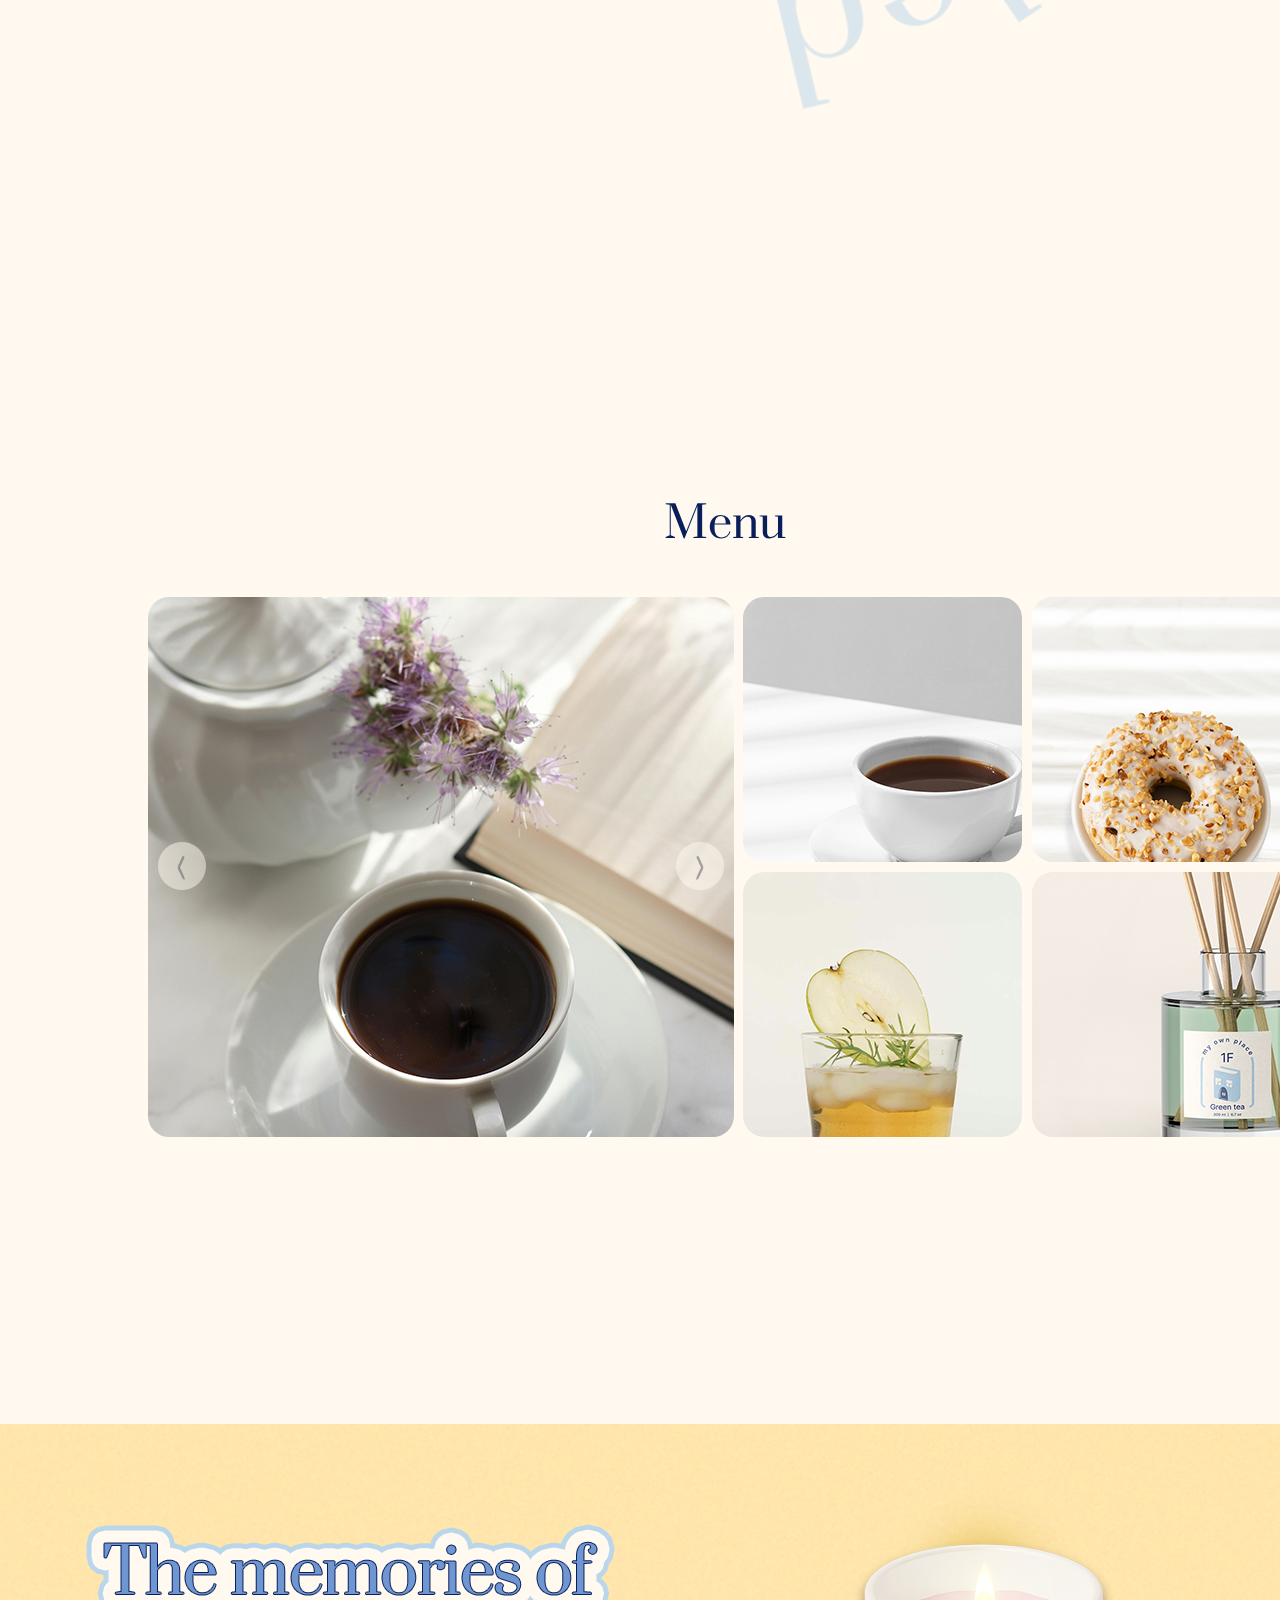
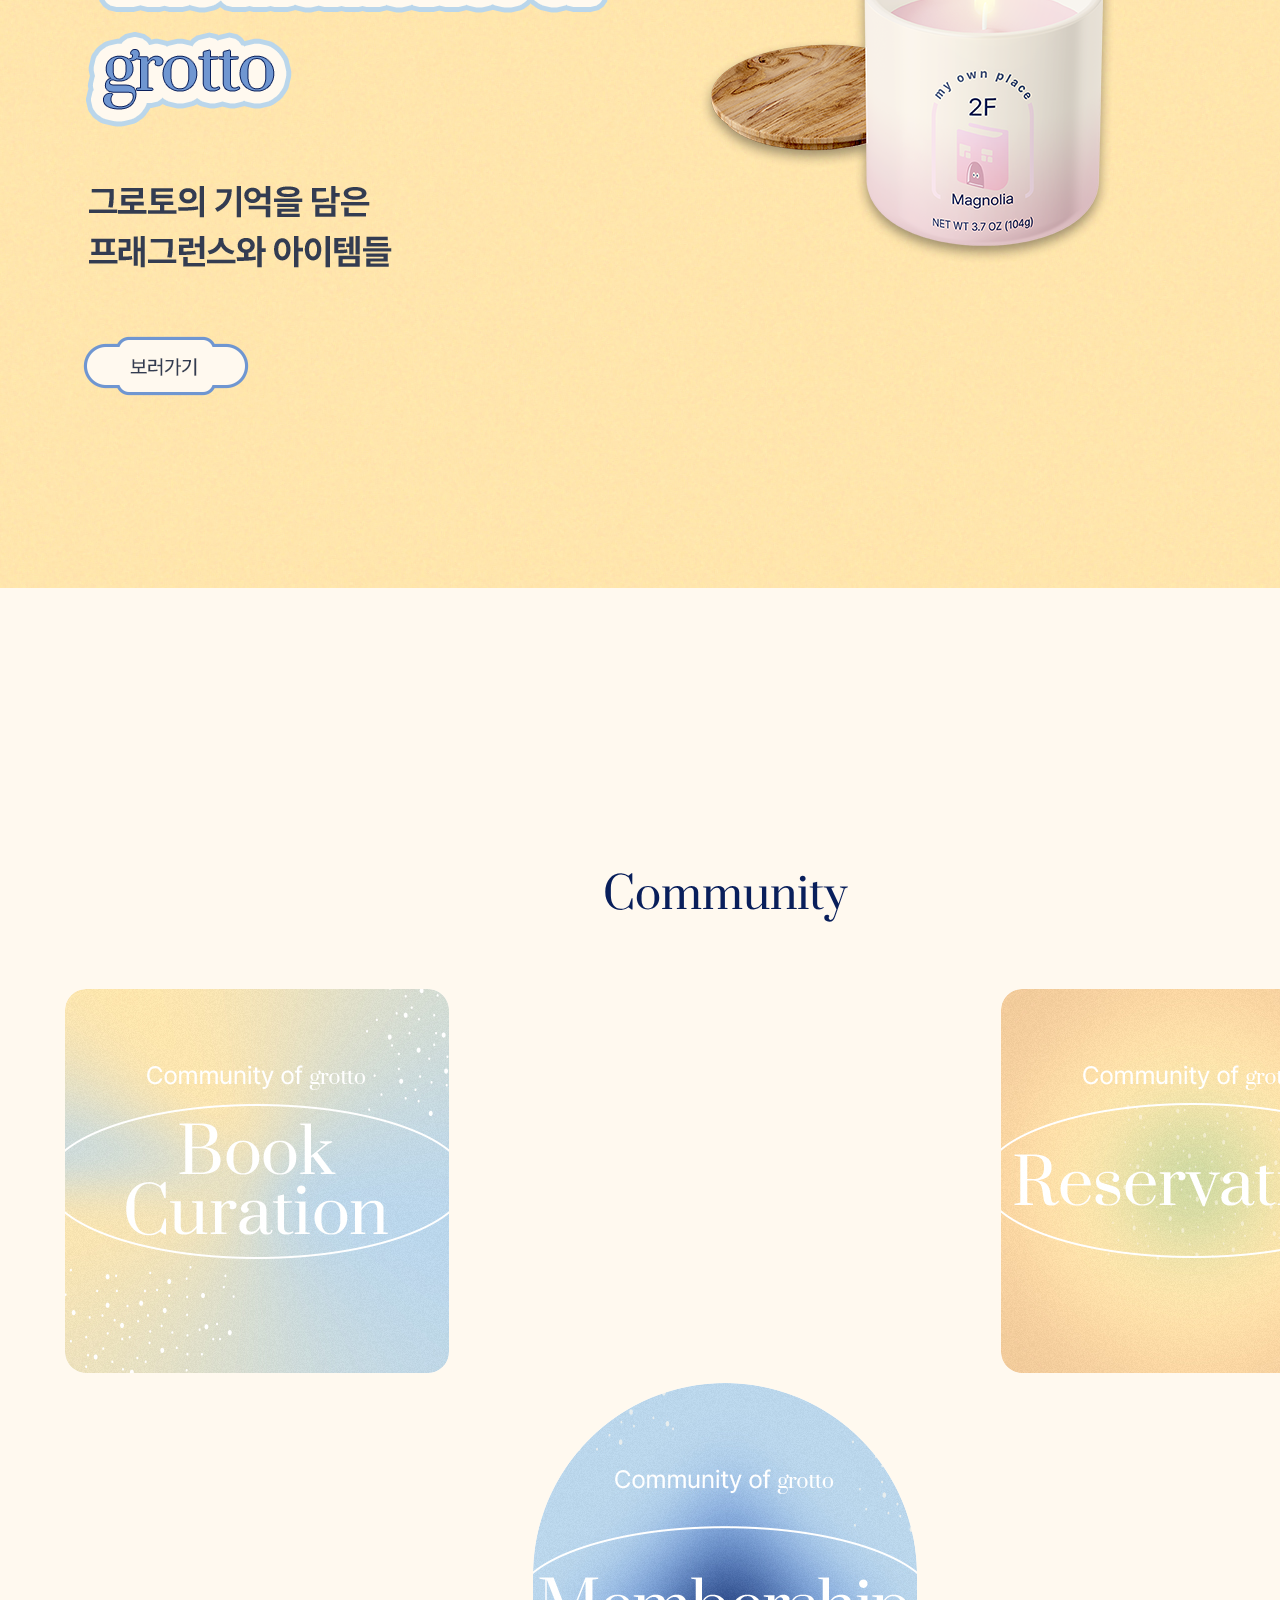
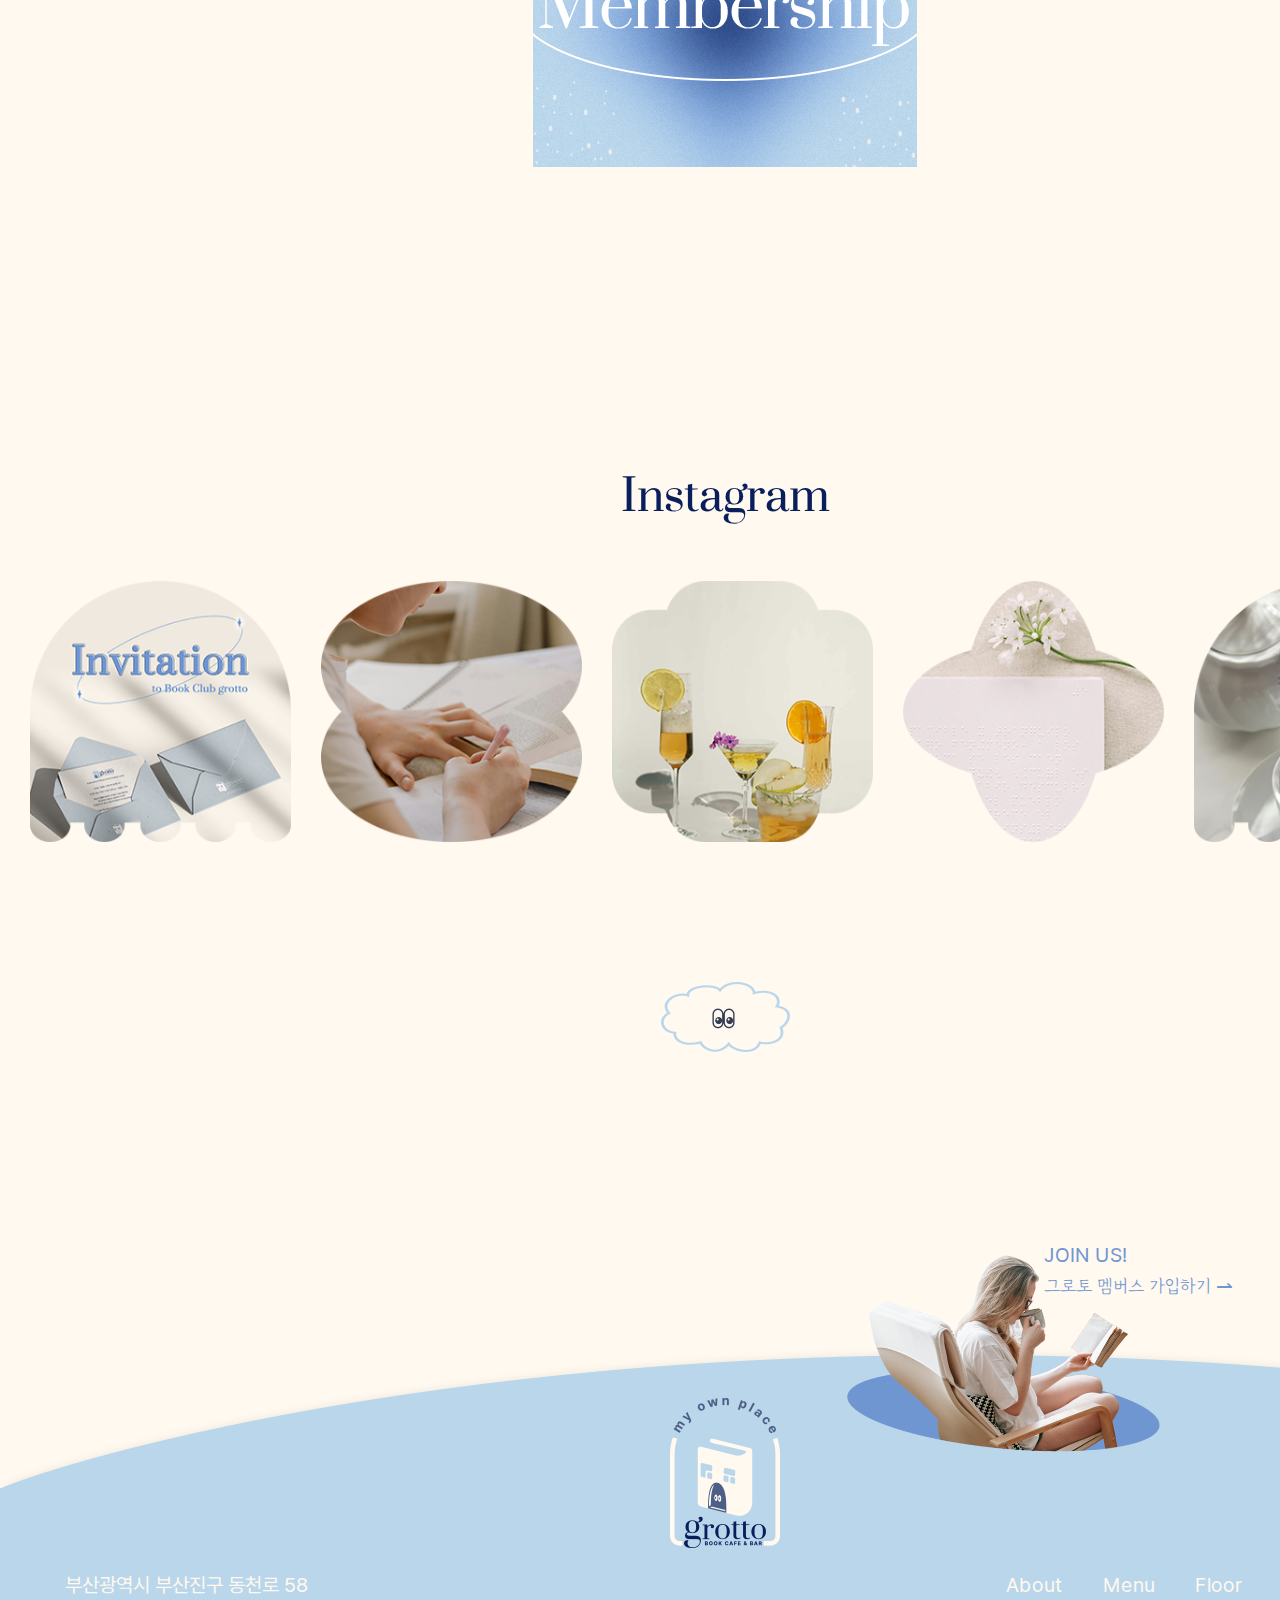
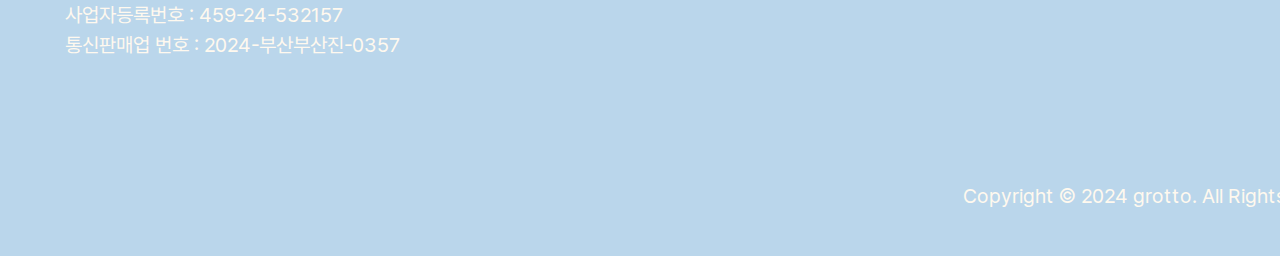
==== commit baafba51: "Add files via upload" ====
--- a/index.html
+++ b/index.html
@@ -27,9 +27,9 @@
     <ul class="gnb">
       <li><a href="./sub_about.html">About</a>
         <ul class="sub">
-          <li><a href="./sub_about.html #identity">브랜드 소개</a></li>
-          <li><a href="./sub_about.html #logo">BI 소개</a></li>
-          <li><a href="./sub_about.html #location">오시는 길</a></li>
+          <li><a href="./sub_about.html#identity">브랜드 소개</a></li>
+          <li><a href="./sub_about.html#logo">BI 소개</a></li>
+          <li><a href="./sub_about.html#location">오시는 길</a></li>
         </ul>
         <p class="submenu_img subimg1"><img src="./images/submenu_img12.png" alt="서브메뉴 이미지1"></p>
       </li>
@@ -44,20 +44,20 @@
       </li>
       <li><a href="./sub_floor.html">Floor</a>
         <ul class="sub">
-          <li><a href="./sub_floor.html #0floor">0층</a></li>
-          <li><a href="./sub_floor.html #1floor">1층</a></li>
-          <li><a href="./sub_floor.html #2floor">2층</a></li>
-          <li><a href="./sub_floor.html #3floor">3층</a></li>
-          <li><a href="./sub_floor.html #4floor">4층</a></li>
+          <li><a href="./sub_floor.html#0floor">0층</a></li>
+          <li><a href="./sub_floor.html#1floor">1층</a></li>
+          <li><a href="./sub_floor.html#2floor">2층</a></li>
+          <li><a href="./sub_floor.html#3floor">3층</a></li>
+          <li><a href="./sub_floor.html#4floor">4층</a></li>
         </ul>
         <p class="submenu_img subimg3"><img src="./images/submenu_img32.png" alt="서브메뉴 이미지3"></p>
       </li>
       <li><a href="./sub_community.html">Community</a>
         <ul class="sub">
-          <li><a href="./sub_community.html #membership">멤버십</a></li>
-          <li><a href="./sub_community.html #reservation">시설예약</a></li>
-          <li><a href="./sub_community.html #book_curation">북큐레이션</a></li>
-          <li><a href="./sub_community.html #bulletin_board">게시판</a></li>
+          <li><a href="./sub_community.html#membership">멤버십</a></li>
+          <li><a href="./sub_community.html#reservation">시설예약</a></li>
+          <li><a href="./sub_community.html#book_curation">북큐레이션</a></li>
+          <li><a href="./sub_community.html#bulletin_board">게시판</a></li>
         </ul>
         <p class="submenu_img"><img src="./images/submenu_img42.png" alt="서브메뉴 이미지4"></p>
       </li>
@@ -187,13 +187,13 @@
     <div class="menu_flex">
       <div class="swiper menu_slide">
         <div class="swiper-wrapper">
-          <div class="swiper-slide"><a href="./sub_community.html #book_curation"><img
+          <div class="swiper-slide"><a href="./sub_community.html#book_curation"><img
                 src="./images/main_menu_slide_1.jpg" alt="메뉴슬라이드이미지1"></a></div>
-          <div class="swiper-slide"><a href="./sub_community.html #membership"><img src="./images/main_menu_slide_2.jpg"
+          <div class="swiper-slide"><a href="./sub_community.html#membership"><img src="./images/main_menu_slide_2.jpg"
                 alt="메뉴슬라이드이미지2"></a></div>
           <div class="swiper-slide"><a href="./sub_menu4.html"><img src="./images/main_menu_slide_3.jpg"
                 alt="메뉴슬라이드이미지3"></a></div>
-          <div class="swiper-slide"><a href="./sub_community.html #book_curation"><img
+          <div class="swiper-slide"><a href="./sub_community.html#book_curation"><img
                 src="./images/main_menu_slide_4.jpg" alt="메뉴슬라이드이미지4"></a></div>
         </div><!--swiper-wrapper-->
         <div class="swiper-button-next menu_next"></div>
@@ -264,7 +264,7 @@
     <h1 class="main_title">Community</h1>
     <ol class="community_box">
       <li>
-        <div class="community_img_box"><a href="./sub_community.html #book_curation"><img
+        <div class="community_img_box"><a href="./sub_community.html#book_curation"><img
               src="./images/main_community1.jpg" alt="커뮤니티이미지1"></a>
           <svg version="1.1" id="svg1" xmlns="http://www.w3.org/2000/svg" xmlns:xlink="http://www.w3.org/1999/xlink"
             x="0px" y="0px" viewBox="0 0 424 424" style="enable-background:new 0 0 424 424;" xml:space="preserve">
@@ -283,7 +283,7 @@
         <h3 data-aos="fade-down" data-aos-delay="150">멤버십</h3>
         <p data-aos="fade-down" data-aos-delay="150">그로토를 더욱 다양하게 즐기기 위한<br>무료 멤버십 서비스 그로토 멤버스와<br>유료 멤버십 서비스 북클럽
           그로토를<br>소개합니다.</p>
-        <div class="community_img_box"><a href="./sub_community.html #membership"><img
+        <div class="community_img_box"><a href="./sub_community.html#membership"><img
               src="./images/main_community2.jpg" alt="커뮤니티이미지2"></a>
           <svg version="1.1" id="svg2" xmlns="http://www.w3.org/2000/svg" xmlns:xlink="http://www.w3.org/1999/xlink"
             x="0px" y="0px" viewBox="0 0 424 424" style="enable-background:new 0 0 424 424;" xml:space="preserve">
@@ -292,7 +292,7 @@
         </div><!--community_img_box-->
       </li>
       <li>
-        <div class="community_img_box"><a href="./sub_community.html #reservation"><img
+        <div class="community_img_box"><a href="./sub_community.html#reservation"><img
               src="./images/main_community3.jpg" alt="커뮤니티이미지3"></a>
           <svg version="1.1" id="svg1" xmlns="http://www.w3.org/2000/svg" xmlns:xlink="http://www.w3.org/1999/xlink"
             x="0px" y="0px" viewBox="0 0 424 424" style="enable-background:new 0 0 424 424;" xml:space="preserve">
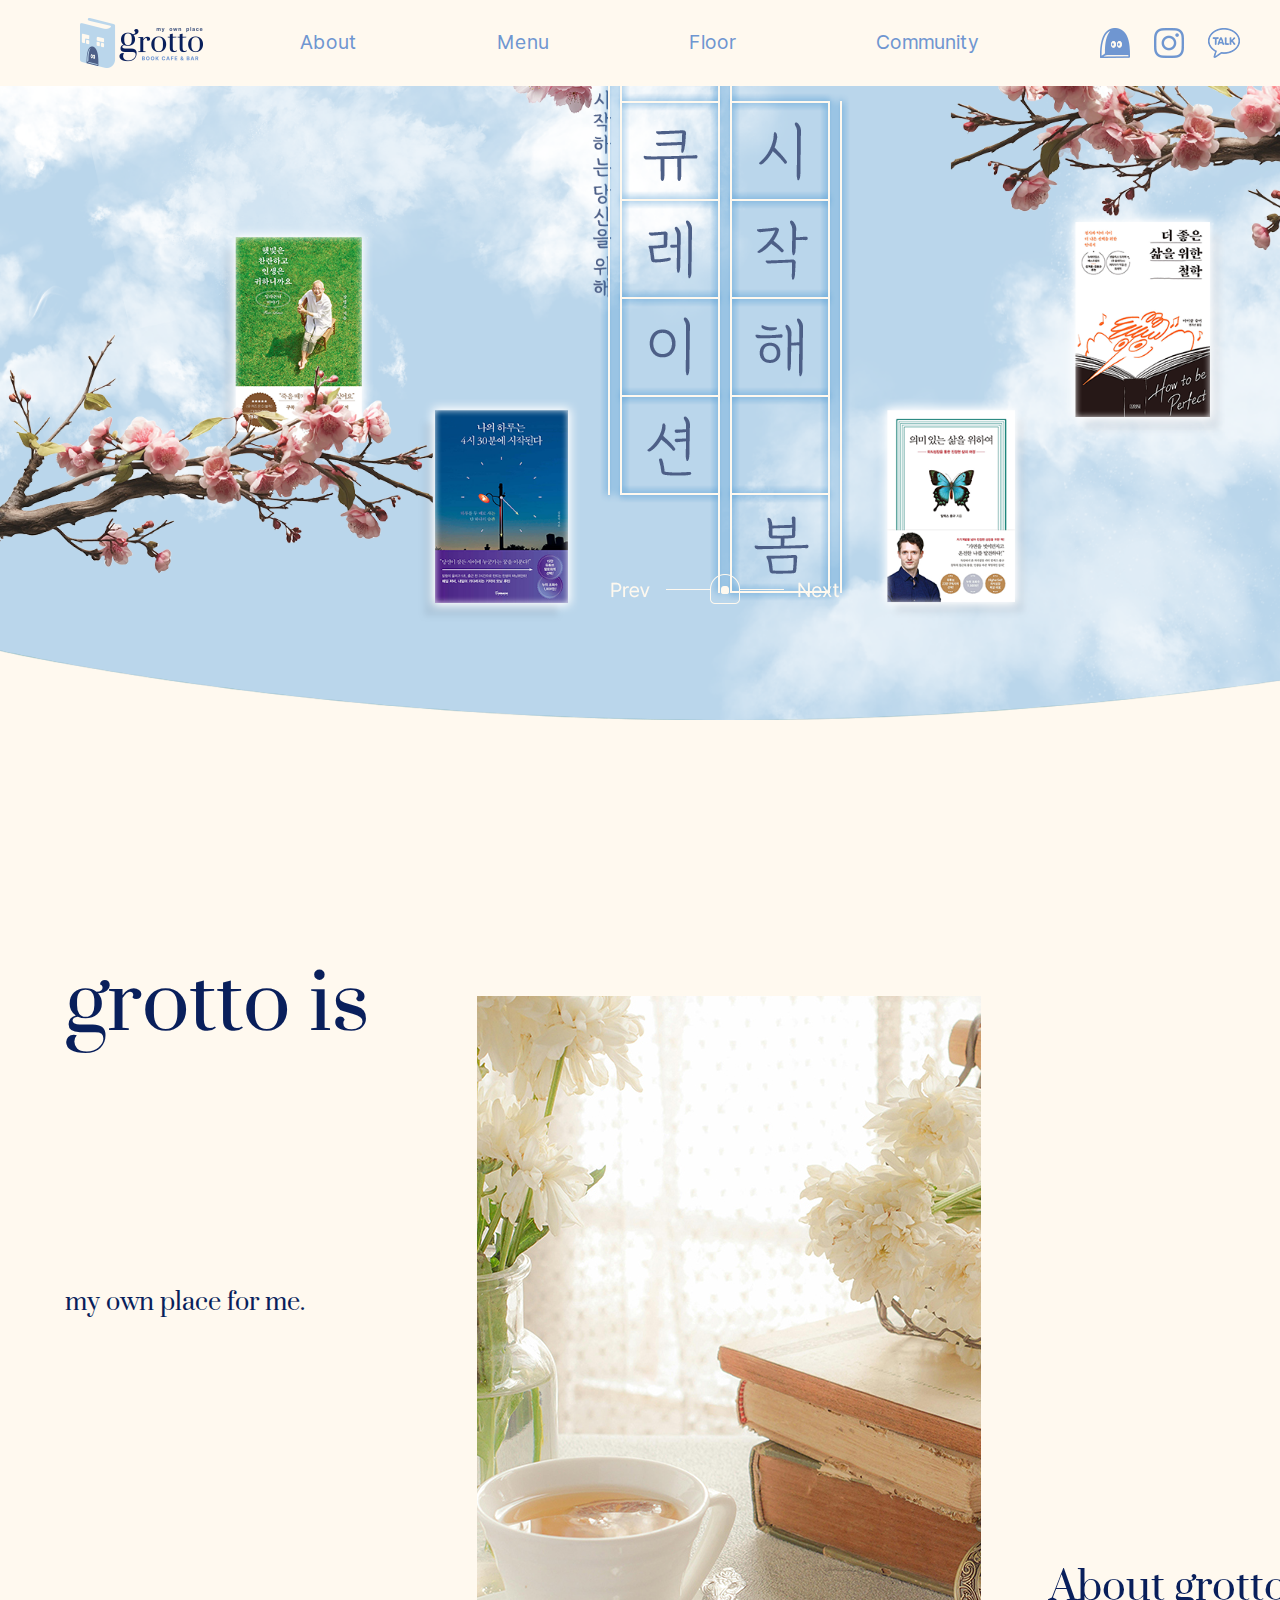
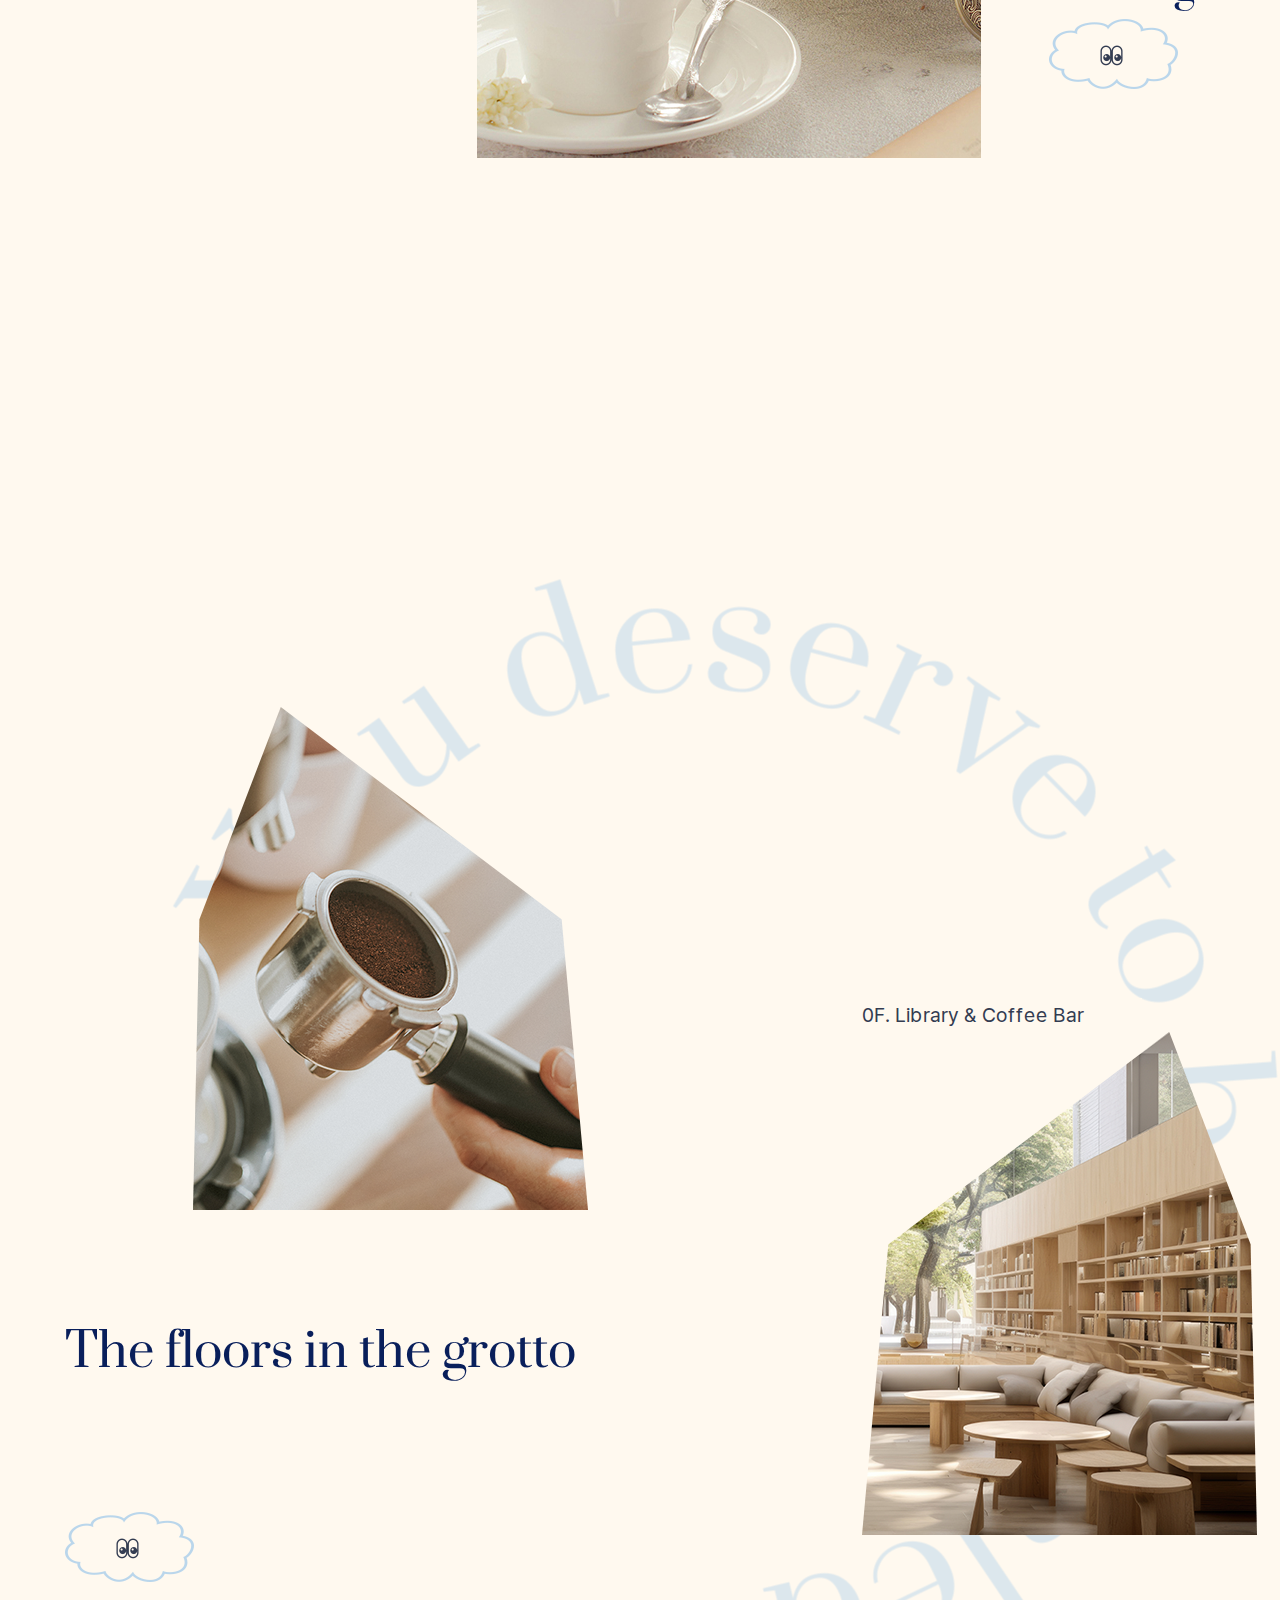
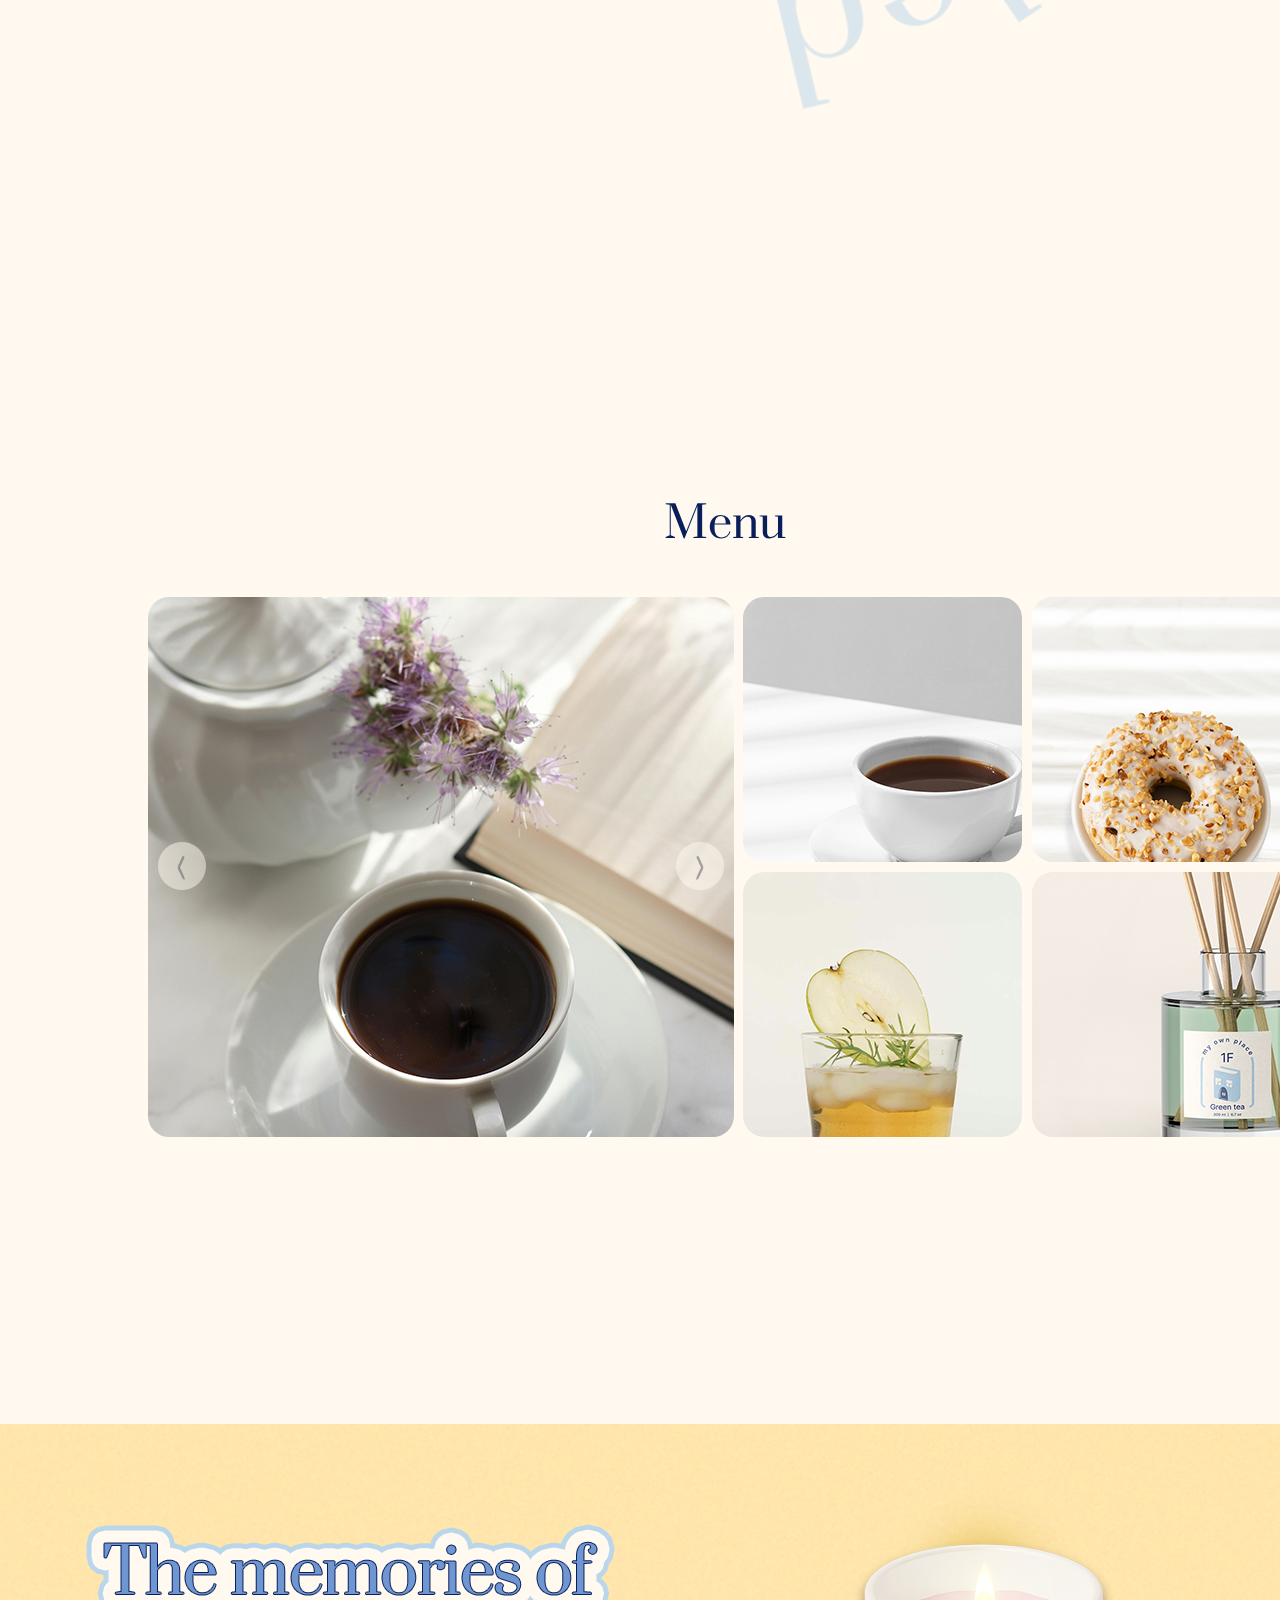
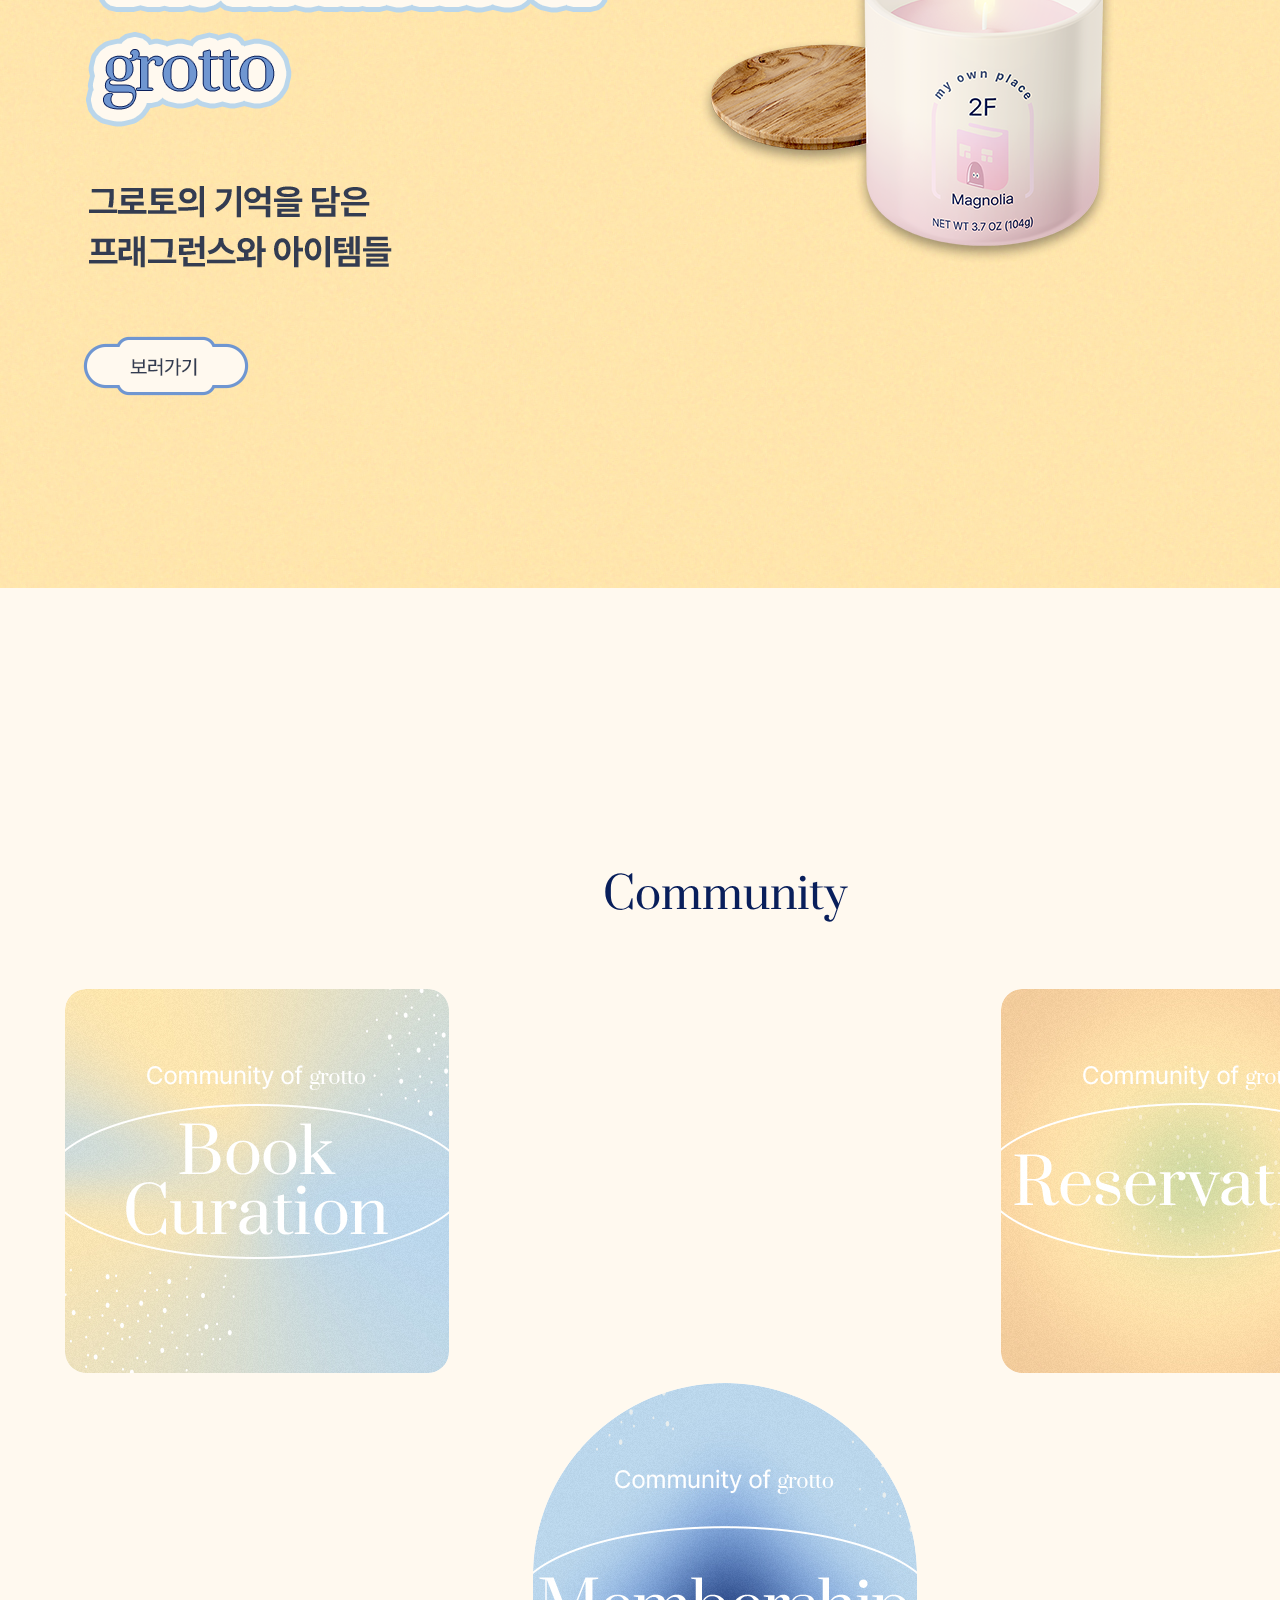
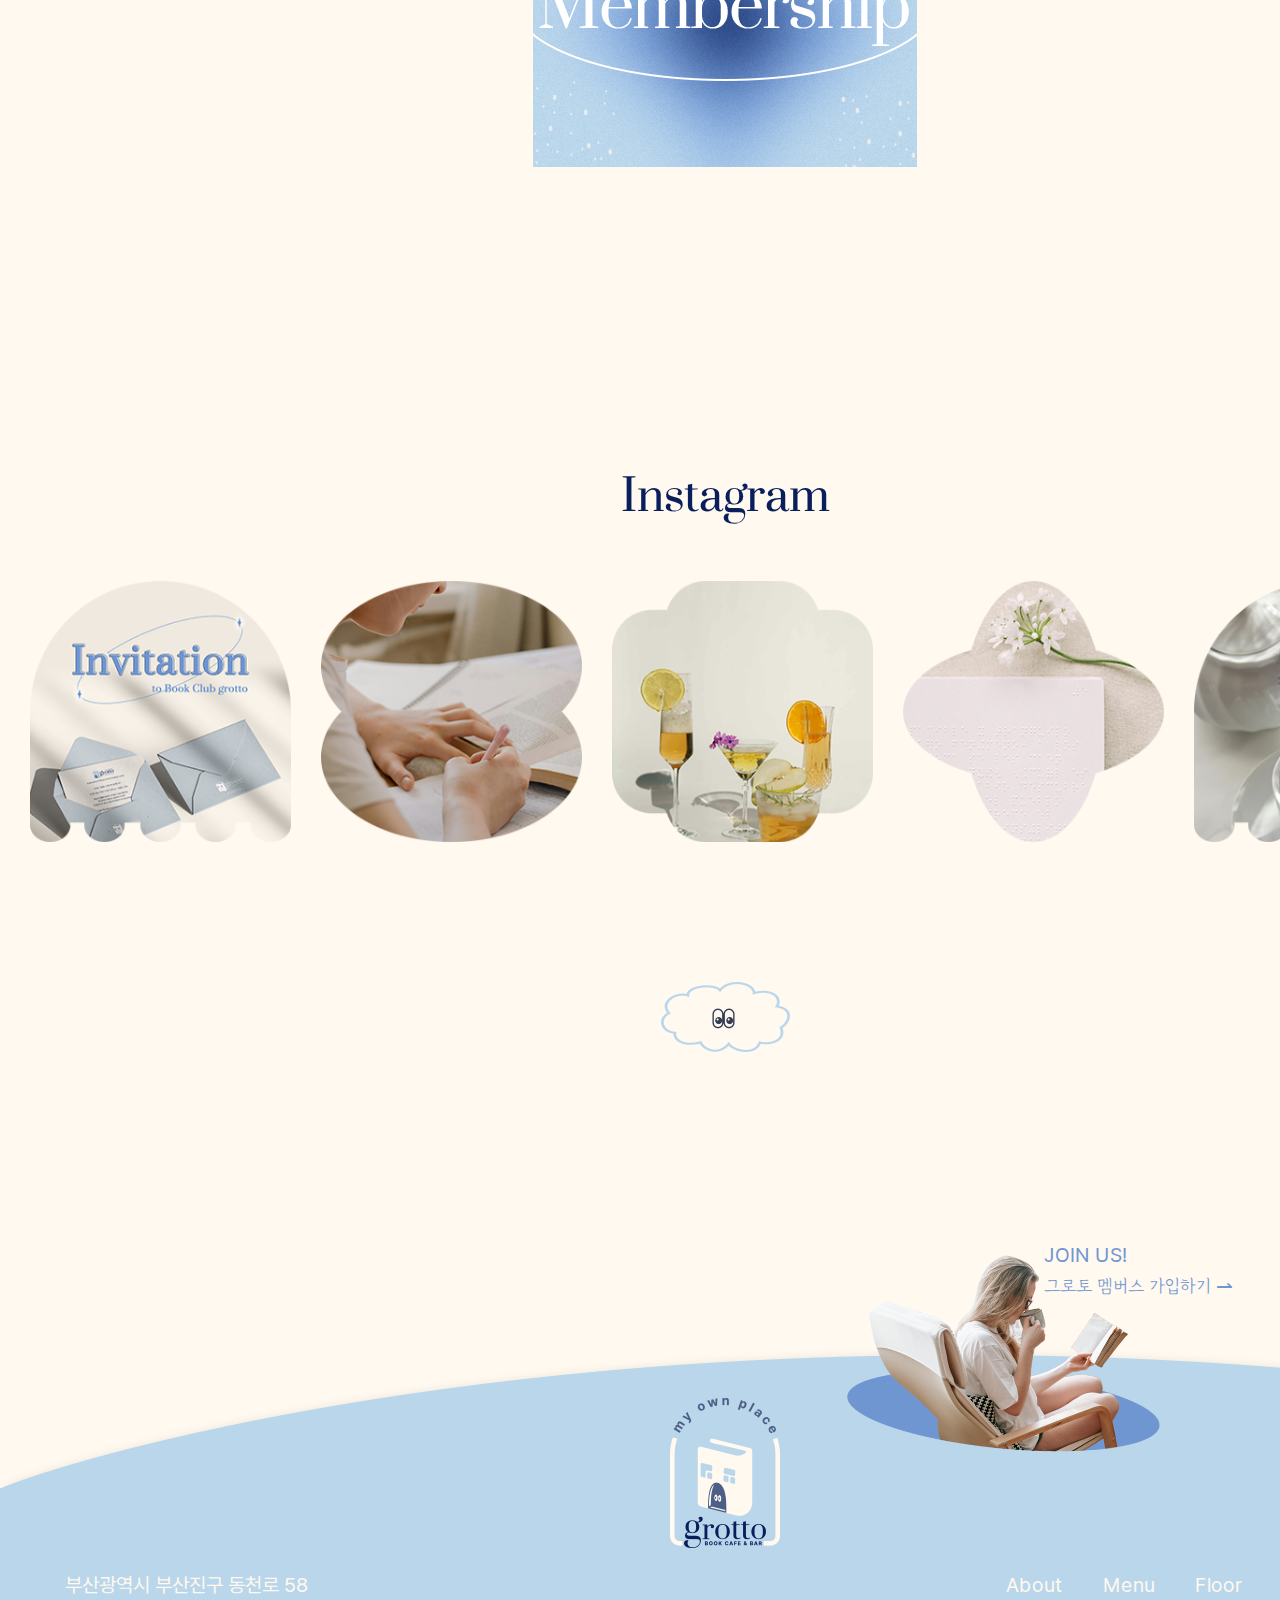
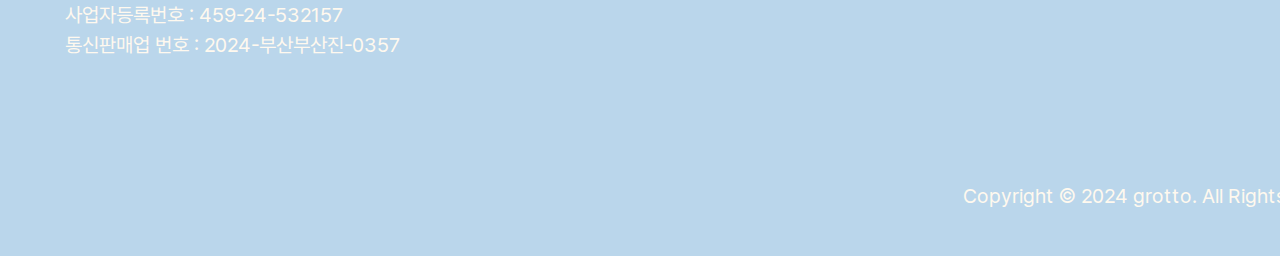
==== commit 6ba19f17: "Add files via upload" ====
--- a/index.html
+++ b/index.html
@@ -75,11 +75,19 @@
   <div id="main_banner">
     <div class="swiper mb">
       <div class="swiper-wrapper">
-        <div class="swiper-slide mb1"><img src="./images/main_banner1_1.png" alt="메인배너이미지1"><img
-            src="./images/main_banner1_2.png" alt="메인배너1타이틀" class="mb1_title"></a></div>
-        <div class="swiper-slide mb2"><img src="./images/main_banner2.png" alt="메인배너이미지2"></div>
-        <div class="swiper-slide mb3"><img src="./images/main_banner3.png" alt="메인배너이미지3"></div>
-        <div class="swiper-slide mb4"><img src="./images/main_banner4.png" alt="메인배너이미지4"></div>
+
+        <div class="swiper-slide mb1"><a href="./sub_community.html#book_curation"><img
+              src="./images/main_banner1_1.png" alt="메인배너이미지1"><img src="./images/main_banner1_2.png" alt="메인배너1타이틀"
+              class="mb1_title"></a></div>
+
+        <div class="swiper-slide mb2"><a href="./sub_community.html#membership"><img src="./images/main_banner2.png"
+              alt="메인배너이미지2"></a></div>
+
+        <div class="swiper-slide mb3"><a href="./sub_menu4.html"><img src="./images/main_banner3.png"
+              alt="메인배너이미지3"></a></div>
+
+        <div class="swiper-slide mb4"><a href="./sub_community.html#book_curation"><img src="./images/main_banner4.png"
+              alt="메인배너이미지4"></a></div>
       </div><!--swiper-wrapper-->
       <div class="slide_btn">
         <div class="swiper-button-next mb_next"></div>
@@ -283,8 +291,8 @@
         <h3 data-aos="fade-down" data-aos-delay="150">멤버십</h3>
         <p data-aos="fade-down" data-aos-delay="150">그로토를 더욱 다양하게 즐기기 위한<br>무료 멤버십 서비스 그로토 멤버스와<br>유료 멤버십 서비스 북클럽
           그로토를<br>소개합니다.</p>
-        <div class="community_img_box"><a href="./sub_community.html#membership"><img
-              src="./images/main_community2.jpg" alt="커뮤니티이미지2"></a>
+        <div class="community_img_box"><a href="./sub_community.html#membership"><img src="./images/main_community2.jpg"
+              alt="커뮤니티이미지2"></a>
           <svg version="1.1" id="svg2" xmlns="http://www.w3.org/2000/svg" xmlns:xlink="http://www.w3.org/1999/xlink"
             x="0px" y="0px" viewBox="0 0 424 424" style="enable-background:new 0 0 424 424;" xml:space="preserve">
             <path class="path2" d="M212,6.4c113.5,0,205.6,92,205.6,205.5v205.5H6.4V212C6.4,98.5,98.5,6.4,212,6.4z" />
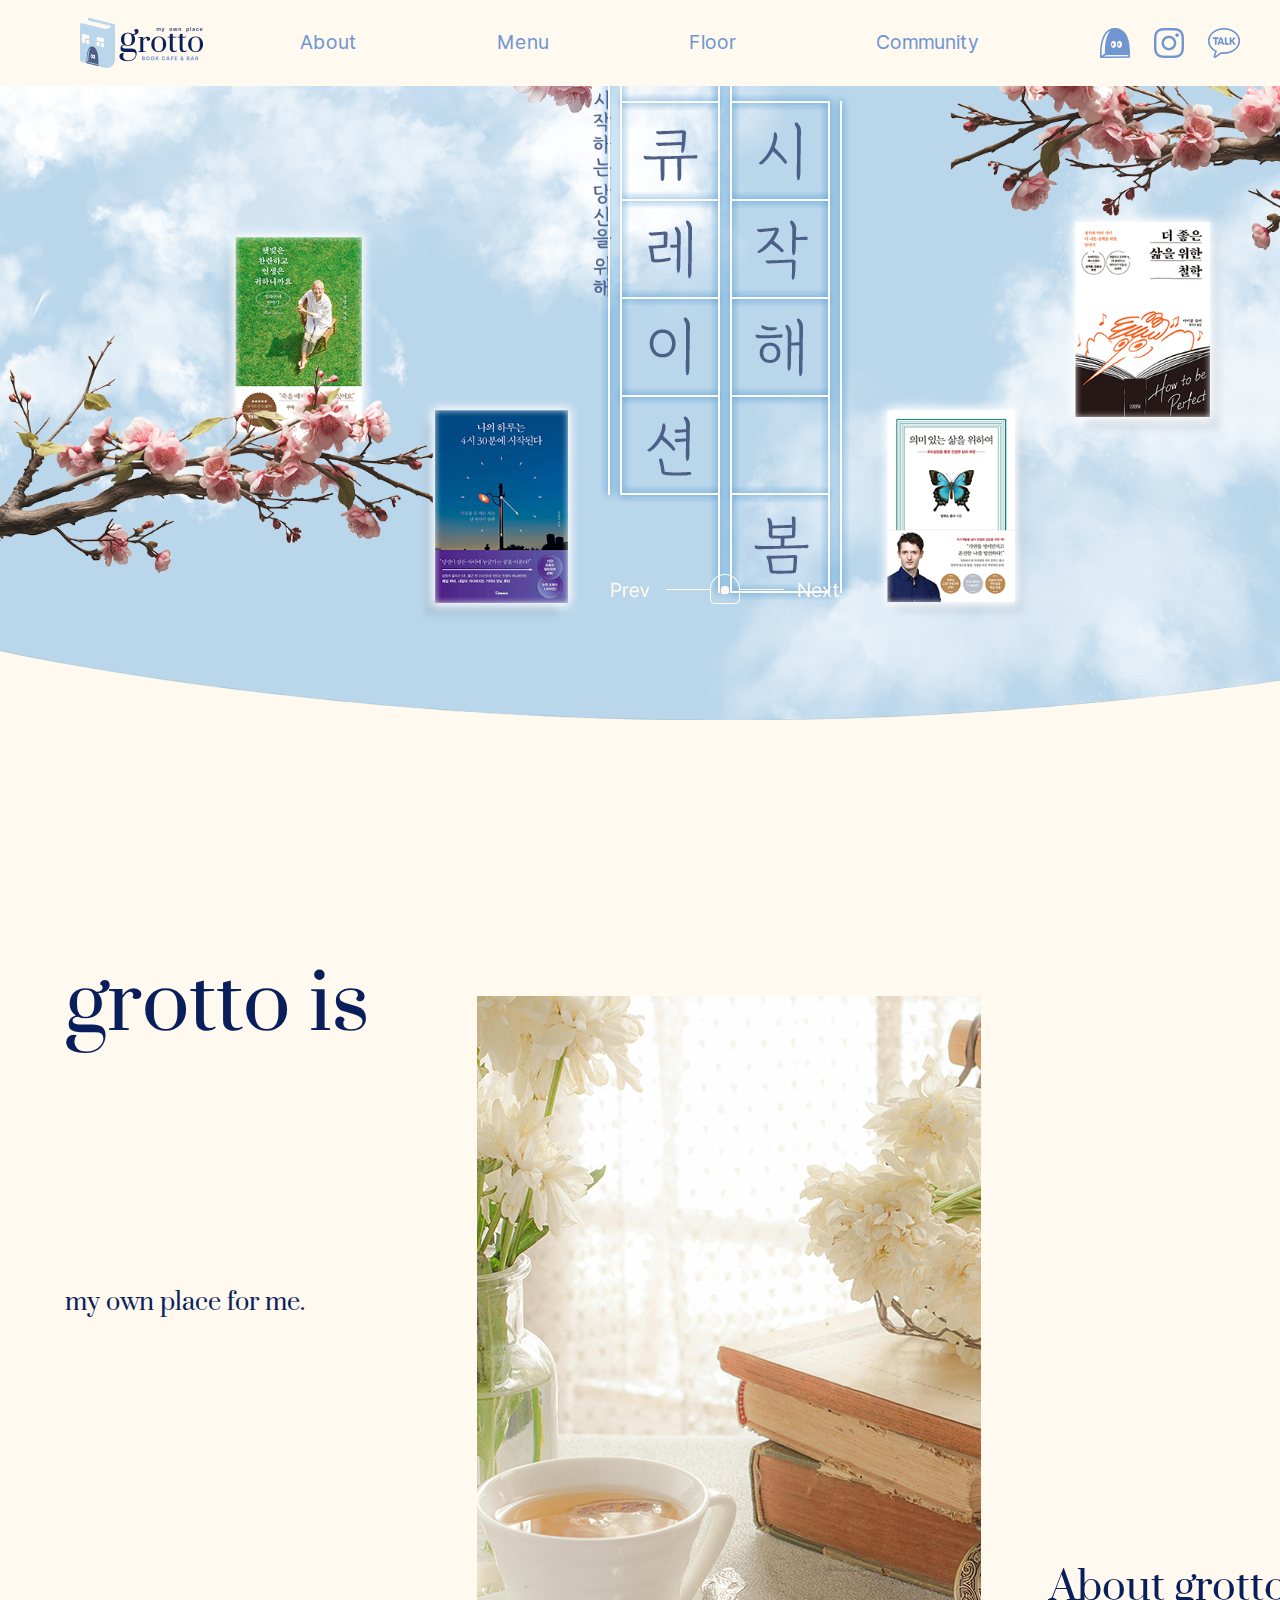
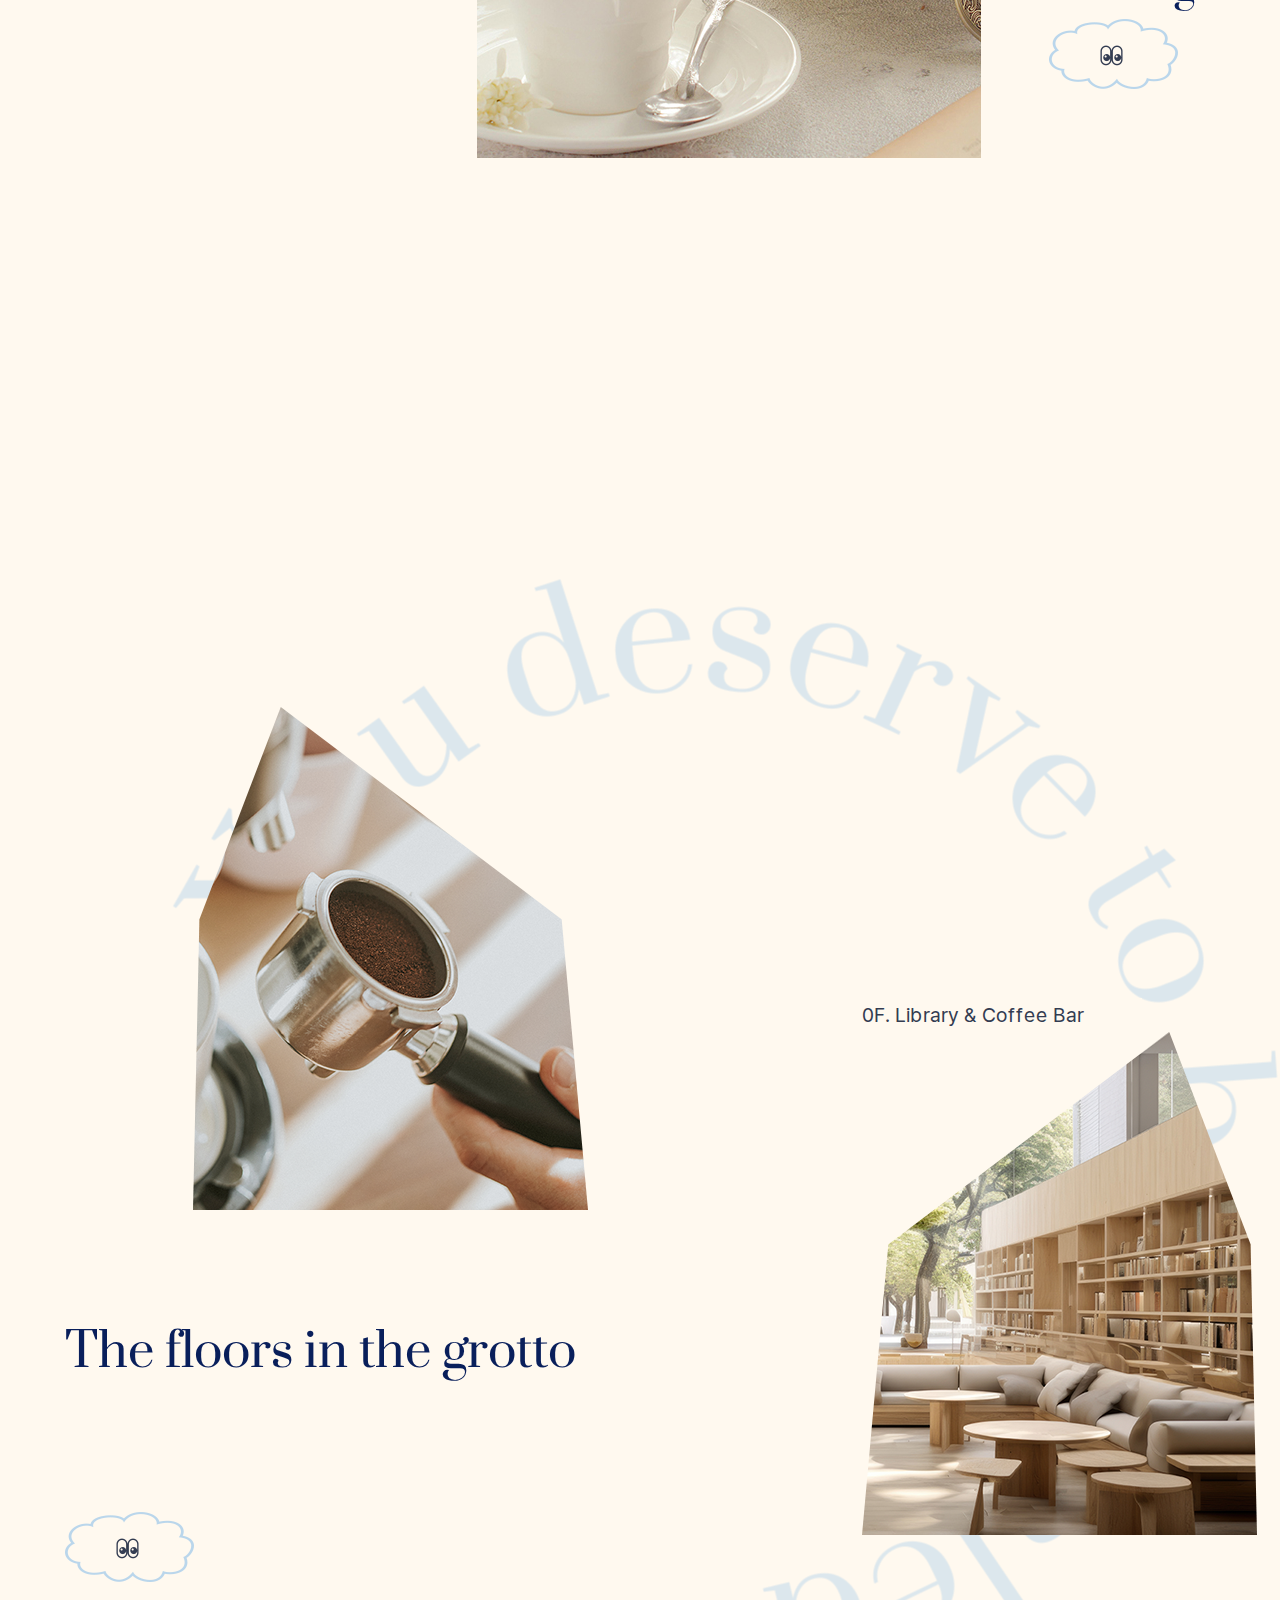
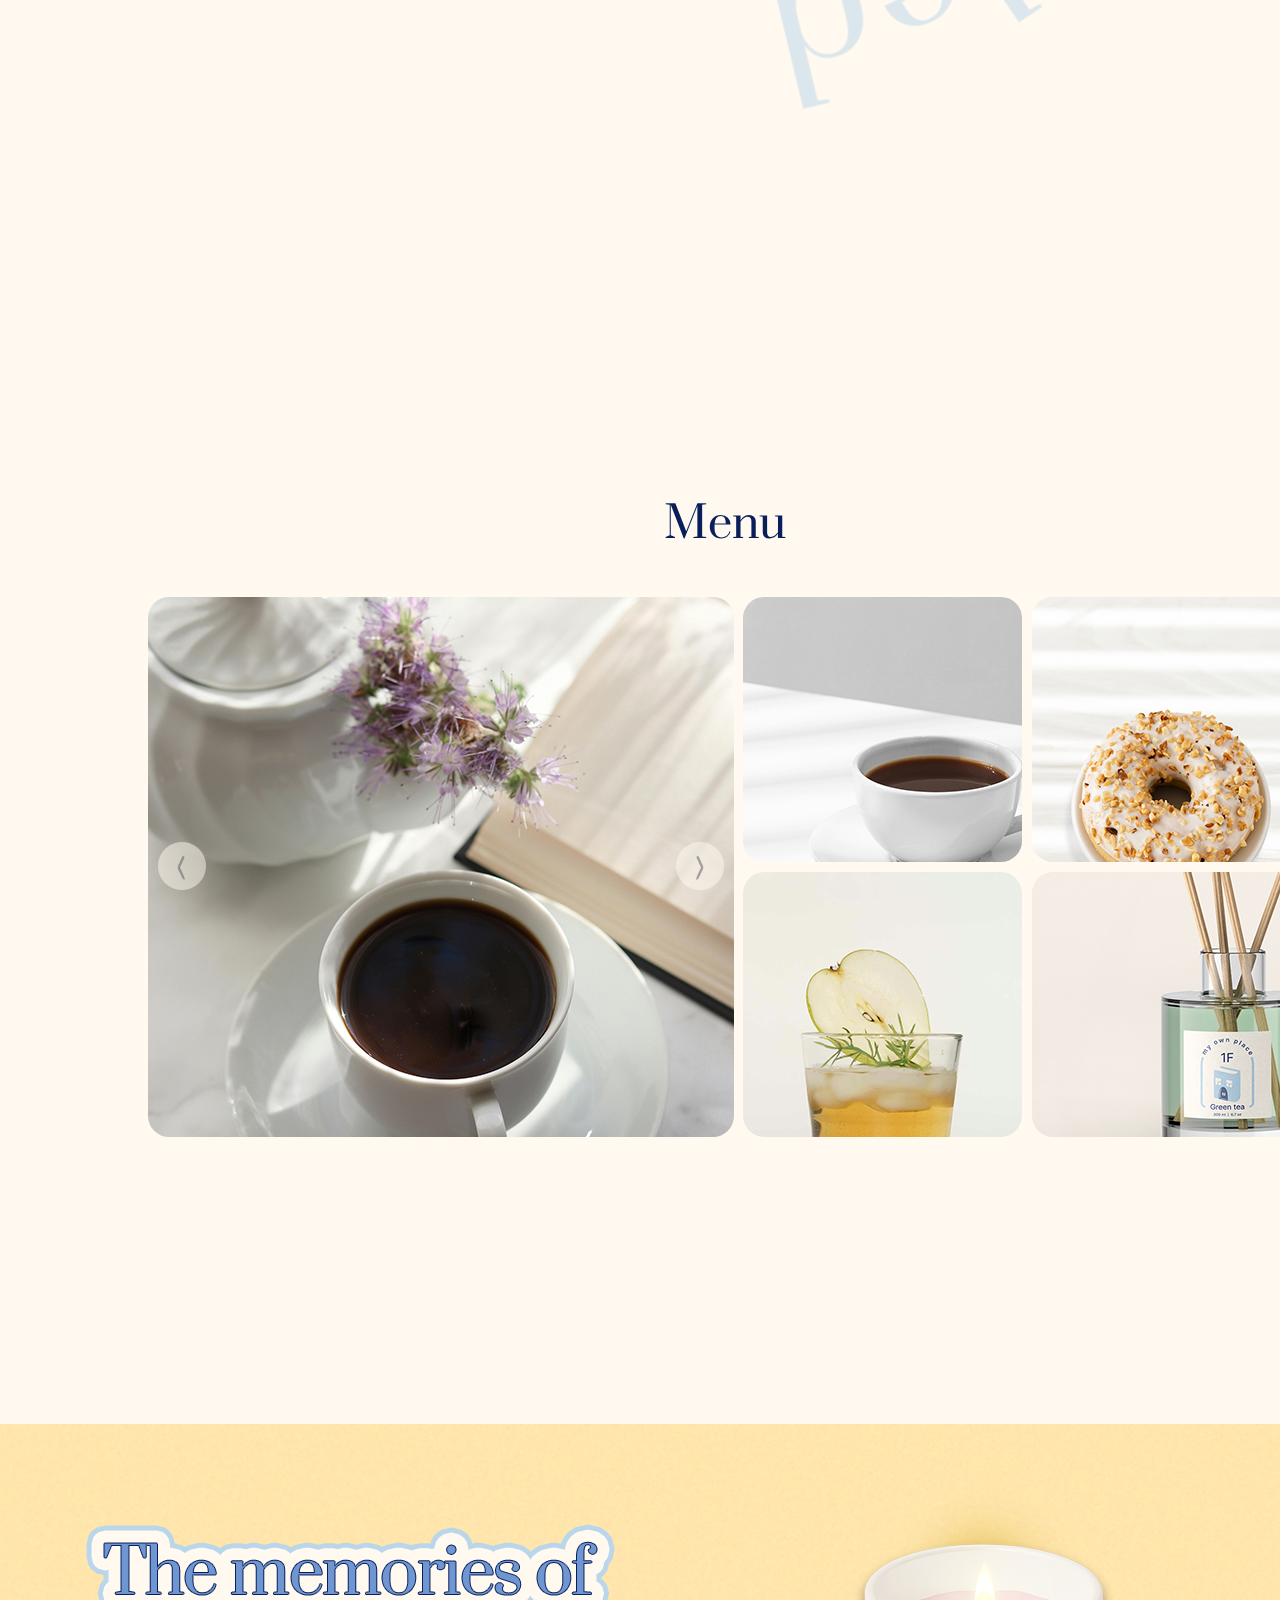
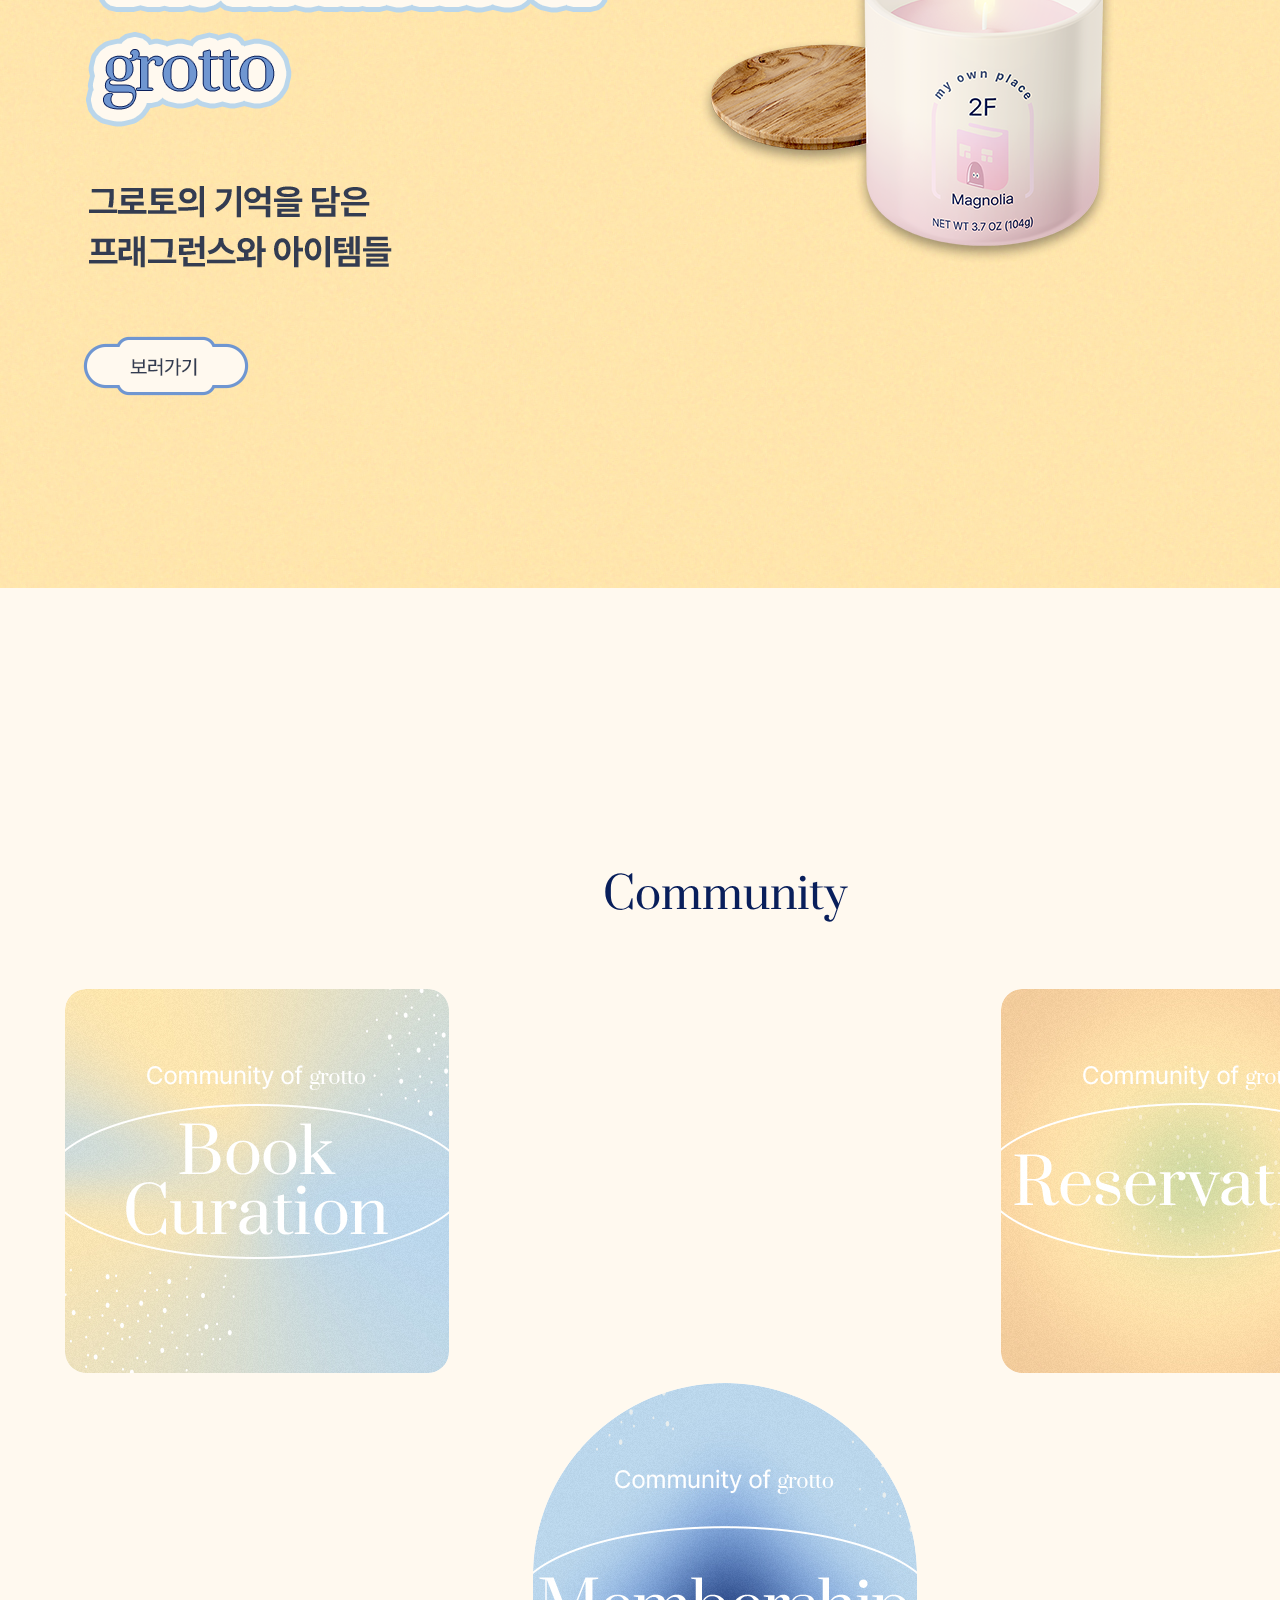
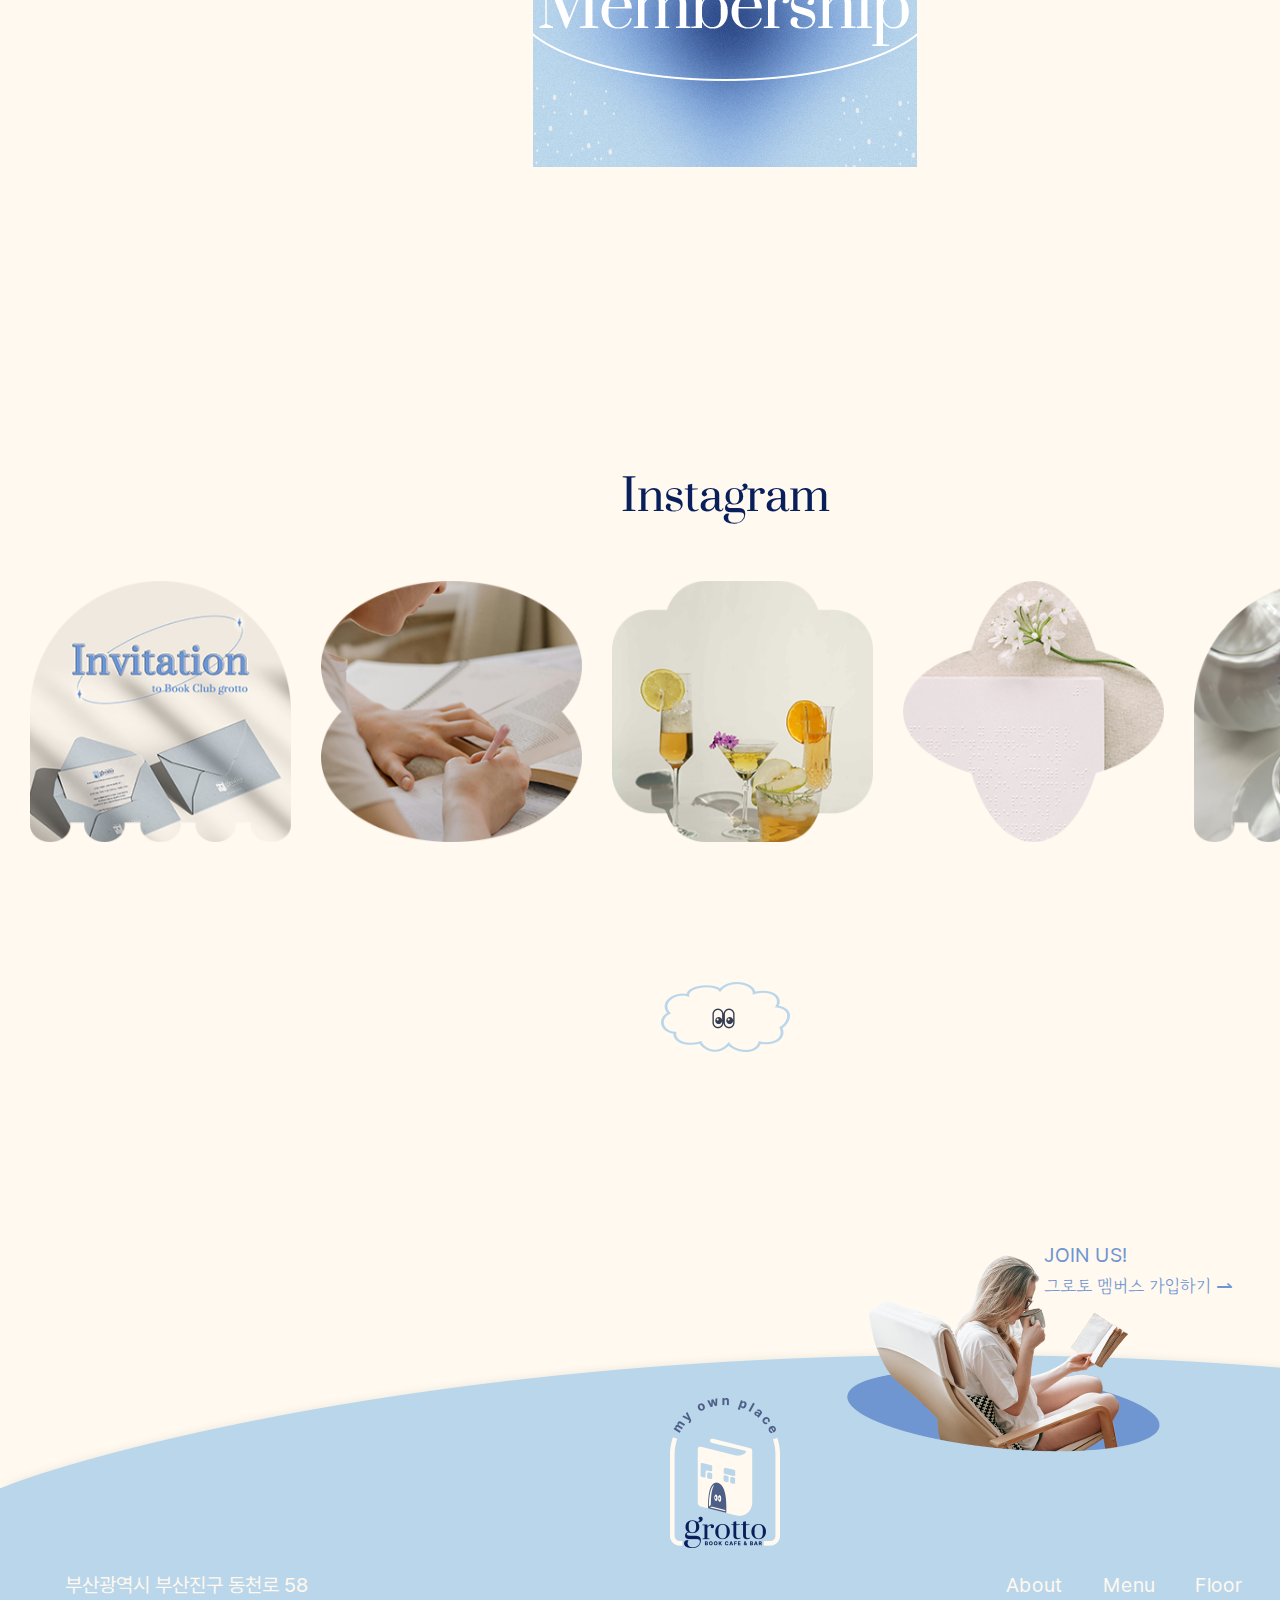
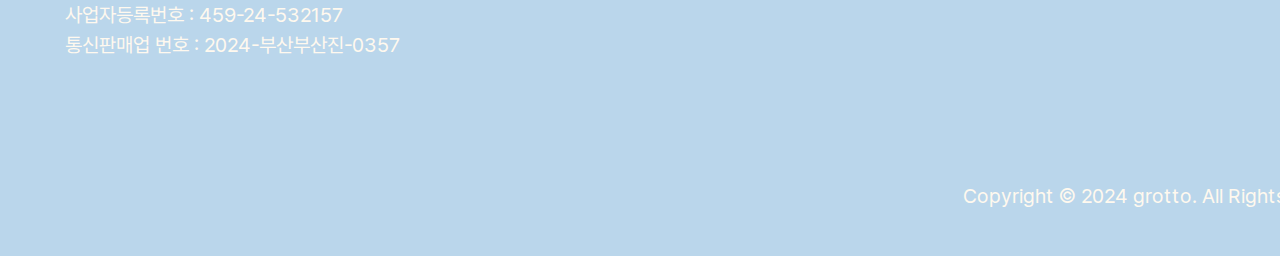
==== commit 70365aa3: "Add files via upload" ====
--- a/index.html
+++ b/index.html
@@ -22,345 +22,344 @@
 </head>
 
 <body>
-  <header>
-    <h1><a href="./index.html"><img src="./images/logo.png" alt="로고이미지"></a></h1>
-    <ul class="gnb">
-      <li><a href="./sub_about.html">About</a>
-        <ul class="sub">
-          <li><a href="./sub_about.html#identity">브랜드 소개</a></li>
-          <li><a href="./sub_about.html#logo">BI 소개</a></li>
-          <li><a href="./sub_about.html#location">오시는 길</a></li>
-        </ul>
-        <p class="submenu_img subimg1"><img src="./images/submenu_img12.png" alt="서브메뉴 이미지1"></p>
-      </li>
-      <li><a href="./sub_menu1.html">Menu</a>
-        <ul class="sub">
-          <li><a href="./sub_menu1.html">음료</a></li>
-          <li><a href="./sub_menu2.html">디저트</a></li>
-          <li><a href="./sub_menu3.html">술</a></li>
-          <li><a href="./sub_menu4.html">MD</a></li>
-        </ul>
-        <p class="submenu_img subimg2"><img src="./images/submenu_img22.png" alt="서브메뉴 이미지2"></p>
-      </li>
-      <li><a href="./sub_floor.html">Floor</a>
-        <ul class="sub">
-          <li><a href="./sub_floor.html#0floor">0층</a></li>
-          <li><a href="./sub_floor.html#1floor">1층</a></li>
-          <li><a href="./sub_floor.html#2floor">2층</a></li>
-          <li><a href="./sub_floor.html#3floor">3층</a></li>
-          <li><a href="./sub_floor.html#4floor">4층</a></li>
-        </ul>
-        <p class="submenu_img subimg3"><img src="./images/submenu_img32.png" alt="서브메뉴 이미지3"></p>
-      </li>
-      <li><a href="./sub_community.html">Community</a>
-        <ul class="sub">
-          <li><a href="./sub_community.html#membership">멤버십</a></li>
-          <li><a href="./sub_community.html#reservation">시설예약</a></li>
-          <li><a href="./sub_community.html#book_curation">북큐레이션</a></li>
-          <li><a href="./sub_community.html#bulletin_board">게시판</a></li>
-        </ul>
-        <p class="submenu_img"><img src="./images/submenu_img42.png" alt="서브메뉴 이미지4"></p>
-      </li>
-    </ul><!--gnb-->
-    <ul class="header_icons">
-      <li class="popup_log_btn"><img src="./images/header_icon1.png" alt="로그인아이콘"></li>
-      <li><a href="https://www.instagram.com/" target="_blank"><img src="./images/header_icon2.png" alt="sns아이콘"></a>
-      </li>
-      <li><a href="https://accounts.kakao.com/login/?continue=https%3A%2F%2Fbusiness.kakao.com%2Fdashboard%2F#login"
-          target="_blank"><img src="./images/header_icon4.png" alt="카카오톡아이콘"></a></li>
-    </ul><!--header_icons-->
-    <div class="sub_bg"></div><!--sub_bg-->
-  </header><!--header-->
-
-  <div id="main_banner">
-    <div class="swiper mb">
-      <div class="swiper-wrapper">
-
-        <div class="swiper-slide mb1"><a href="./sub_community.html#book_curation"><img
-              src="./images/main_banner1_1.png" alt="메인배너이미지1"><img src="./images/main_banner1_2.png" alt="메인배너1타이틀"
-              class="mb1_title"></a></div>
-
-        <div class="swiper-slide mb2"><a href="./sub_community.html#membership"><img src="./images/main_banner2.png"
-              alt="메인배너이미지2"></a></div>
-
-        <div class="swiper-slide mb3"><a href="./sub_menu4.html"><img src="./images/main_banner3.png"
-              alt="메인배너이미지3"></a></div>
-
-        <div class="swiper-slide mb4"><a href="./sub_community.html#book_curation"><img src="./images/main_banner4.png"
-              alt="메인배너이미지4"></a></div>
-      </div><!--swiper-wrapper-->
-      <div class="slide_btn">
-        <div class="swiper-button-next mb_next"></div>
-        <div class="swiper_bar"><img src="./images/main_banner_slide_bar.png" alt="스와이퍼 바"></div>
-        <div class="swiper-button-prev mb_prev"></div>
-      </div><!--slide_btn-->
-    </div><!--swiper-->
-  </div><!--main_banner-->
-
-  <div id="about">
-    <ul class="about_flex">
-      <li>
-        <h2>grotto is</h2>
-        <p data-aos="fade-up" data-aos-duration="1500">그로토는 안락하고 편안하며<br>외부로부터 보호받는 장소입니다.</p>
-        <p data-aos="fade-up" data-aos-duration="1500">바쁘게 흘러가는 일상을 살아가며<br>스스로를 돌보지 못하는 우리들에게<br>그로토는 마음의 여유를 제공합니다.
-        </p>
-        <h6>my own place for me.</h6>
-        <img src="./images/main_about1.png " alt="브랜드소개이미지1" data-aos="fade-right" data-aos-duration="500">
-      </li>
-      <li>
-        <img src="./images/main_about2.jpg" alt="브랜드소개이미지2">
-      </li>
-      <li>
-        <img src="./images/main_about3.png" alt="브랜드소개이미지3" data-aos="fade-left" data-aos-duration="500">
-        <h3>About grotto</h3>
-        <a href="./sub_about.html" class="more_btn"><img src="./images/more_btn.png" alt="보러가기이미지"
+  <div class="overflow_hidden">
+    <header>
+      <h1><a href="./index.html"><img src="./images/logo.png" alt="로고이미지"></a></h1>
+      <ul class="gnb">
+        <li><a href="./sub_about.html">About</a>
+          <ul class="sub">
+            <li><a href="./sub_about.html#identity">브랜드 소개</a></li>
+            <li><a href="./sub_about.html#logo">BI 소개</a></li>
+            <li><a href="./sub_about.html#location">오시는 길</a></li>
+          </ul>
+          <p class="submenu_img subimg1"><img src="./images/submenu_img12.png" alt="서브메뉴 이미지1"></p>
+        </li>
+        <li><a href="./sub_menu1.html">Menu</a>
+          <ul class="sub">
+            <li><a href="./sub_menu1.html">음료</a></li>
+            <li><a href="./sub_menu2.html">디저트</a></li>
+            <li><a href="./sub_menu3.html">술</a></li>
+            <li><a href="./sub_menu4.html">MD</a></li>
+          </ul>
+          <p class="submenu_img subimg2"><img src="./images/submenu_img22.png" alt="서브메뉴 이미지2"></p>
+        </li>
+        <li><a href="./sub_floor.html">Floor</a>
+          <ul class="sub">
+            <li><a href="./sub_floor.html#0floor">0층</a></li>
+            <li><a href="./sub_floor.html#1floor">1층</a></li>
+            <li><a href="./sub_floor.html#2floor">2층</a></li>
+            <li><a href="./sub_floor.html#3floor">3층</a></li>
+            <li><a href="./sub_floor.html#4floor">4층</a></li>
+          </ul>
+          <p class="submenu_img subimg3"><img src="./images/submenu_img32.png" alt="서브메뉴 이미지3"></p>
+        </li>
+        <li><a href="./sub_community.html">Community</a>
+          <ul class="sub">
+            <li><a href="./sub_community.html#membership">멤버십</a></li>
+            <li><a href="./sub_community.html#reservation">시설예약</a></li>
+            <li><a href="./sub_community.html#book_curation">북큐레이션</a></li>
+            <li><a href="./sub_community.html#bulletin_board">게시판</a></li>
+          </ul>
+          <p class="submenu_img"><img src="./images/submenu_img42.png" alt="서브메뉴 이미지4"></p>
+        </li>
+      </ul><!--gnb-->
+      <ul class="header_icons">
+        <li class="popup_log_btn"><img src="./images/header_icon1.png" alt="로그인아이콘"></li>
+        <li><a href="https://www.instagram.com/" target="_blank"><img src="./images/header_icon2.png" alt="sns아이콘"></a>
+        </li>
+        <li><a href="https://accounts.kakao.com/login/?continue=https%3A%2F%2Fbusiness.kakao.com%2Fdashboard%2F#login"
+            target="_blank"><img src="./images/header_icon4.png" alt="카카오톡아이콘"></a></li>
+      </ul><!--header_icons-->
+      <div class="sub_bg"></div><!--sub_bg-->
+    </header><!--header-->
+
+    <div id="main_banner">
+      <div class="swiper mb">
+        <div class="swiper-wrapper">
+          <div class="swiper-slide mb1"><a href="./sub_community.html#book_curation"><img
+                src="./images/main_banner1_1.png" alt="메인배너이미지1"><img src="./images/main_banner1_2.png" alt="메인배너1타이틀"
+                class="mb1_title"></a></div>
+          <div class="swiper-slide mb2"><a href="./sub_community.html#membership"><img src="./images/main_banner2.png"
+                alt="메인배너이미지2"></a></div>
+          <div class="swiper-slide mb3"><a href="./sub_menu4.html"><img src="./images/main_banner3.png"
+                alt="메인배너이미지3"></a></div>
+          <div class="swiper-slide mb4"><a href="./sub_community.html#book_curation"><img
+                src="./images/main_banner4.png" alt="메인배너이미지4"></a></div>
+        </div><!--swiper-wrapper-->
+        <div class="slide_btn">
+          <div class="swiper-button-next mb_next"></div>
+          <div class="swiper_bar"><img src="./images/main_banner_slide_bar.png" alt="스와이퍼 바"></div>
+          <div class="swiper-button-prev mb_prev"></div>
+        </div><!--slide_btn-->
+      </div><!--swiper-->
+    </div><!--main_banner-->
+
+    <div id="about">
+      <ul class="about_flex">
+        <li>
+          <h2>grotto is</h2>
+          <p data-aos="fade-up" data-aos-duration="1500">그로토는 안락하고 편안하며<br>외부로부터 보호받는 장소입니다.</p>
+          <p data-aos="fade-up" data-aos-duration="1500">바쁘게 흘러가는 일상을 살아가며<br>스스로를 돌보지 못하는 우리들에게<br>그로토는 마음의 여유를 제공합니다.
+          </p>
+          <h6>my own place for me.</h6>
+          <img src="./images/main_about1.png " alt="브랜드소개이미지1" data-aos="fade-right" data-aos-duration="500">
+        </li>
+        <li>
+          <img src="./images/main_about2.jpg" alt="브랜드소개이미지2">
+        </li>
+        <li>
+          <img src="./images/main_about3.png" alt="브랜드소개이미지3" data-aos="fade-left" data-aos-duration="500">
+          <h3>About grotto</h3>
+          <a href="./sub_about.html" class="more_btn"><img src="./images/more_btn.png" alt="보러가기이미지"
+              class="hover_btn1"><img src="./images/btn.gif" alt="보러가기호버이미지" class="hover_btn2"></a>
+        </li>
+      </ul><!--about_flex-->
+    </div><!--about-->
+
+    <div id="floor">
+      <div class="floor_left">
+        <div class="swiper floor_slide">
+          <div class="swiper-wrapper">
+            <div class="swiper-slide">
+              <img src="./images/main_floors_0_1.png" />
+            </div>
+            <div class="swiper-slide">
+              <img src="./images/main_floors_1_1.png" />
+            </div>
+            <div class="swiper-slide">
+              <img src="./images/main_floors_2_1.png" />
+            </div>
+            <div class="swiper-slide">
+              <img src="./images/main_floors_3_1.png" />
+            </div>
+            <div class="swiper-slide">
+              <img src="./images/main_floors_4_1.png" />
+            </div>
+          </div><!--swiper-wrapper-->
+        </div><!--swiper-->
+        <h1>The floors in the grotto</h1>
+        <p data-aos="fade-up" data-aos-duration="500">그로토는 층층이 다른 컨셉과 향기로 구성되어 있습니다.<br>취향에 맞는 층을 찾아 정착해보세요.</p>
+        <a href="./sub_floor.html" class="more_btn"><img src="./images/more_btn.png" alt="보러가기이미지"
             class="hover_btn1"><img src="./images/btn.gif" alt="보러가기호버이미지" class="hover_btn2"></a>
-      </li>
-    </ul><!--about_flex-->
-  </div><!--about-->
-
-  <div id="floor">
-    <div class="floor_left">
-      <div class="swiper floor_slide">
+      </div><!--floor_left-->
+      <div class="floor_right">
+        <div class="swiper floor_slide">
+          <div class="swiper-wrapper">
+            <div class="swiper-slide">
+              <p class="floor_txt">0F. Library & Coffee Bar</p>
+            </div>
+            <div class="swiper-slide">
+              <p class="floor_txt">1F. Cafe & Gathering Room</p>
+            </div>
+            <div class="swiper-slide">
+              <p class="floor_txt">2F. Cafe</p>
+            </div>
+            <div class="swiper-slide">
+              <p class="floor_txt">3F. Private Cafe</p>
+            </div>
+            <div class="swiper-slide">
+              <p class="floor_txt">4F. Bar</p>
+            </div>
+          </div><!--swiper-wrapper-->
+        </div><!--swiper-->
+        <div class="swiper floor_slide">
+          <div class="swiper-wrapper">
+            <div class="swiper-slide">
+              <img src="./images/main_floors_0_2.png" />
+            </div>
+            <div class="swiper-slide">
+              <img src="./images/main_floors_1_22.png" />
+            </div>
+            <div class="swiper-slide">
+              <img src="./images/main_floors_2_2.png" />
+            </div>
+            <div class="swiper-slide">
+              <img src="./images/main_floors_3_2.png" />
+            </div>
+            <div class="swiper-slide">
+              <img src="./images/main_floors_4_2.png" />
+            </div>
+          </div><!--swiper-wrapper-->
+        </div><!--swiper-->
+      </div><!--floor_right-->
+      <div class="rotate_wrapper">
+        <img id="reload" src="./images/main_floors_text.png" alt="회전이미지">
+      </div><!--rotate_wrapper-->
+    </div><!--floor-->
+
+    <div id="menu">
+      <h1 class="main_title">Menu</h1>
+      <div class="menu_flex">
+        <div class="swiper menu_slide">
+          <div class="swiper-wrapper">
+            <div class="swiper-slide"><a href="./sub_community.html#book_curation"><img
+                  src="./images/main_menu_slide_1.jpg" alt="메뉴슬라이드이미지1"></a></div>
+            <div class="swiper-slide"><a href="./sub_community.html#membership"><img
+                  src="./images/main_menu_slide_2.jpg" alt="메뉴슬라이드이미지2"></a></div>
+            <div class="swiper-slide"><a href="./sub_menu4.html"><img src="./images/main_menu_slide_3.jpg"
+                  alt="메뉴슬라이드이미지3"></a></div>
+            <div class="swiper-slide"><a href="./sub_community.html#book_curation"><img
+                  src="./images/main_menu_slide_4.jpg" alt="메뉴슬라이드이미지4"></a></div>
+          </div><!--swiper-wrapper-->
+          <div class="swiper-button-next menu_next"></div>
+          <div class="swiper-button-prev menu_prev"></div>
+        </div><!--swiper-->
+        <ul class="menu_right">
+          <!--플렉스 아이템, width-->
+          <!--flex_wrap할 것-->
+          <li><img src="./images/main_menu1.jpg" alt="메뉴이미지1">
+            <div class="blur_box blur1">
+              <p class="menu_name">Beverage</p><!--menu_name-->
+              <a href="./sub_menu1.html"><img src="./images/main_menu_more_btn2.png" alt="메뉴보러가기"></a>
+            </div><!--blur_box-->
+          </li>
+          <li><img src="./images/main_menu2.jpg" alt="메뉴이미지2">
+            <div class="blur_box blur2">
+              <p class="menu_name">Dessert</p><!--menu_name-->
+              <a href="./sub_menu2.html"><img src="./images/main_menu_more_btn2.png" alt="메뉴보러가기"></a>
+            </div><!--blur_box-->
+          </li>
+          <li><img src="./images/main_menu3.jpg" alt="메뉴이미지3">
+            <div class="blur_box blur3">
+              <p class="menu_name">Drink</p><!--menu_name-->
+              <a href="./sub_menu3.html"><img src="./images/main_menu_more_btn2.png" alt="메뉴보러가기"></a>
+            </div><!--blur_box-->
+          </li>
+          <li><img src="./images/main_menu4.jpg" alt="메뉴이미지4">
+            <div class="blur_box blur4">
+              <p class="menu_name">MD</p><!--menu_name-->
+              <a href="./sub_menu4.html"><img src="./images/main_menu_more_btn2.png" alt="메뉴보러가기"></a>
+            </div><!--blur_box-->
+          </li>
+        </ul><!--menu_right-->
+      </div><!--menu_flex-->
+    </div><!--menu-->
+
+    <div id="md_banner">
+      <div class="md_slide">
+        <div class="md_slide_wrapper">
+          <ul>
+            <li><a href="./sub_menu4.html"><img src="./images/main_md_banner_img1.png" alt="슬라이드이미지1"></a></li>
+            <li><a href="./sub_menu4.html"><img src="./images/main_md_banner_img2.png" alt="슬라이드이미지2"></a></li>
+            <li><a href="./sub_menu4.html"><img src="./images/main_md_banner_img3.png" alt="슬라이드이미지3"></a></li>
+            <li><a href="./sub_menu4.html"><img src="./images/main_md_banner_img4.png" alt="슬라이드이미지4"></a></li>
+            <li><a href="./sub_menu4.html"><img src="./images/main_md_banner_img5.png" alt="슬라이드이미지5"></a></li>
+            <li><a href="./sub_menu4.html"><img src="./images/main_md_banner_img6.png" alt="슬라이드이미지6"></a></li>
+            <li><a href="./sub_menu4.html"><img src="./images/main_md_banner_img7.png" alt="슬라이드이미지7"></a></li>
+            <li><a href="./sub_menu4.html"><img src="./images/main_md_banner_img8.png" alt="슬라이드이미지8"></a></li>
+            <li><a href="./sub_menu4.html"><img src="./images/main_md_banner_img9.png" alt="슬라이드이미지9"></a></li>
+          </ul>
+          <ul>
+            <li><a href="./sub_menu4.html"><img src="./images/main_md_banner_img1.png" alt="슬라이드이미지1"></a></li>
+            <li><a href="./sub_menu4.html"><img src="./images/main_md_banner_img2.png" alt="슬라이드이미지2"></a></li>
+            <li><a href="./sub_menu4.html"><img src="./images/main_md_banner_img3.png" alt="슬라이드이미지3"></a></li>
+            <li><a href="./sub_menu4.html"><img src="./images/main_md_banner_img4.png" alt="슬라이드이미지4"></a></li>
+            <li><a href="./sub_menu4.html"><img src="./images/main_md_banner_img5.png" alt="슬라이드이미지5"></a></li>
+            <li><a href="./sub_menu4.html"><img src="./images/main_md_banner_img6.png" alt="슬라이드이미지6"></a></li>
+            <li><a href="./sub_menu4.html"><img src="./images/main_md_banner_img7.png" alt="슬라이드이미지7"></a></li>
+            <li><a href="./sub_menu4.html"><img src="./images/main_md_banner_img8.png" alt="슬라이드이미지8"></a></li>
+            <li><a href="./sub_menu4.html"><img src="./images/main_md_banner_img9.png" alt="슬라이드이미지9"></a></li>
+          </ul>
+        </div><!--md_slide_wrapper-->
+      </div><!--md_slide-->
+    </div><!--md_banner-->
+
+
+    <div id="community">
+      <h1 class="main_title">Community</h1>
+      <ol class="community_box">
+        <li>
+          <div class="community_img_box"><a href="./sub_community.html#book_curation"><img
+                src="./images/main_community1.jpg" alt="커뮤니티이미지1"></a>
+            <svg version="1.1" id="svg1" xmlns="http://www.w3.org/2000/svg" xmlns:xlink="http://www.w3.org/1999/xlink"
+              x="0px" y="0px" viewBox="0 0 424 424" style="enable-background:new 0 0 424 424;" xml:space="preserve">
+              <linearGradient id="gradient_stroke">
+                <stop offset="0%" stop-color="#fee5ac"></stop>
+                <stop offset="100%" stop-color="#bad6eb"></stop>
+              </linearGradient>
+              <path class="path1" d="M382,414H42c-17.7,0-32-14.3-32-32V42c0-17.7,14.3-32,32-32h340c17.7,0,32,14.3,32,32v340
+	C414,399.7,399.7,414,382,414z" />
+            </svg>
+          </div><!--community_img_box-->
+          <h3 data-aos="fade-right">북큐레이션</h3>
+          <p data-aos="fade-right">책 선택에 어려움을 느끼는 분들을 위해<br>특정한 주제에 따라 여러 책을 선별하여<br>제안합니다.</p>
+        </li>
+        <li>
+          <h3 data-aos="fade-down" data-aos-delay="150">멤버십</h3>
+          <p data-aos="fade-down" data-aos-delay="150">그로토를 더욱 다양하게 즐기기 위한<br>무료 멤버십 서비스 그로토 멤버스와<br>유료 멤버십 서비스 북클럽
+            그로토를<br>소개합니다.</p>
+          <div class="community_img_box"><a href="./sub_community.html#membership"><img
+                src="./images/main_community2.jpg" alt="커뮤니티이미지2"></a>
+            <svg version="1.1" id="svg2" xmlns="http://www.w3.org/2000/svg" xmlns:xlink="http://www.w3.org/1999/xlink"
+              x="0px" y="0px" viewBox="0 0 424 424" style="enable-background:new 0 0 424 424;" xml:space="preserve">
+              <path class="path2" d="M212,6.4c113.5,0,205.6,92,205.6,205.5v205.5H6.4V212C6.4,98.5,98.5,6.4,212,6.4z" />
+            </svg>
+          </div><!--community_img_box-->
+        </li>
+        <li>
+          <div class="community_img_box"><a href="./sub_community.html#reservation"><img
+                src="./images/main_community3.jpg" alt="커뮤니티이미지3"></a>
+            <svg version="1.1" id="svg1" xmlns="http://www.w3.org/2000/svg" xmlns:xlink="http://www.w3.org/1999/xlink"
+              x="0px" y="0px" viewBox="0 0 424 424" style="enable-background:new 0 0 424 424;" xml:space="preserve">
+              <path class="path1" d="M382,414H42c-17.7,0-32-14.3-32-32V42c0-17.7,14.3-32,32-32h340c17.7,0,32,14.3,32,32v340
+	C414,399.7,399.7,414,382,414z" />
+            </svg>
+          </div><!--community_img_box-->
+          <h3 data-aos="fade-left" data-aos-delay="100">시설예약</h3>
+          <p data-aos="fade-left" data-aos-delay="100">각종 모임을 위한 모임실을<br>예약할 수 있습니다.</p>
+          <p class="small_txt" data-aos="fade-left" data-aos-delay="100">※그로토 멤버스 가입 후 이용가능</p>
+        </li>
+      </ol><!--community_box-->
+    </div><!--community-->
+
+
+    <div id="instagram">
+      <h1 class="main_title">Instagram</h1>
+      <div class="swiper insta_slide">
         <div class="swiper-wrapper">
-          <div class="swiper-slide">
-            <img src="./images/main_floors_0_1.png" />
-          </div>
-          <div class="swiper-slide">
-            <img src="./images/main_floors_1_1.png" />
-          </div>
-          <div class="swiper-slide">
-            <img src="./images/main_floors_2_1.png" />
-          </div>
-          <div class="swiper-slide">
-            <img src="./images/main_floors_3_1.png" />
-          </div>
-          <div class="swiper-slide">
-            <img src="./images/main_floors_4_1.png" />
-          </div>
-        </div><!--swiper-wrapper-->
-      </div><!--swiper-->
-      <h1>The floors in the grotto</h1>
-      <p data-aos="fade-up" data-aos-duration="500">그로토는 층층이 다른 컨셉과 향기로 구성되어 있습니다.<br>취향에 맞는 층을 찾아 정착해보세요.</p>
-      <a href="./sub_floor.html" class="more_btn"><img src="./images/more_btn.png" alt="보러가기이미지" class="hover_btn1"><img
-          src="./images/btn.gif" alt="보러가기호버이미지" class="hover_btn2"></a>
-    </div><!--floor_left-->
-    <div class="floor_right">
-      <div class="swiper floor_slide">
-        <div class="swiper-wrapper">
-          <div class="swiper-slide">
-            <p class="floor_txt">0F. Library & Coffee Bar</p>
-          </div>
-          <div class="swiper-slide">
-            <p class="floor_txt">1F. Cafe & Gathering Room</p>
-          </div>
-          <div class="swiper-slide">
-            <p class="floor_txt">2F. Cafe</p>
-          </div>
-          <div class="swiper-slide">
-            <p class="floor_txt">3F. Private Cafe</p>
-          </div>
-          <div class="swiper-slide">
-            <p class="floor_txt">4F. Bar</p>
-          </div>
-        </div><!--swiper-wrapper-->
-      </div><!--swiper-->
-      <div class="swiper floor_slide">
-        <div class="swiper-wrapper">
-          <div class="swiper-slide">
-            <img src="./images/main_floors_0_2.png" />
-          </div>
-          <div class="swiper-slide">
-            <img src="./images/main_floors_1_22.png" />
-          </div>
-          <div class="swiper-slide">
-            <img src="./images/main_floors_2_2.png" />
-          </div>
-          <div class="swiper-slide">
-            <img src="./images/main_floors_3_2.png" />
-          </div>
-          <div class="swiper-slide">
-            <img src="./images/main_floors_4_2.png" />
-          </div>
-        </div><!--swiper-wrapper-->
-      </div><!--swiper-->
-    </div><!--floor_right-->
-    <div class="rotate_wrapper">
-      <img id="reload" src="./images/main_floors_text.png" alt="회전이미지">
-    </div><!--rotate_wrapper-->
-  </div><!--floor-->
-
-  <div id="menu">
-    <h1 class="main_title">Menu</h1>
-    <div class="menu_flex">
-      <div class="swiper menu_slide">
-        <div class="swiper-wrapper">
-          <div class="swiper-slide"><a href="./sub_community.html#book_curation"><img
-                src="./images/main_menu_slide_1.jpg" alt="메뉴슬라이드이미지1"></a></div>
-          <div class="swiper-slide"><a href="./sub_community.html#membership"><img src="./images/main_menu_slide_2.jpg"
-                alt="메뉴슬라이드이미지2"></a></div>
-          <div class="swiper-slide"><a href="./sub_menu4.html"><img src="./images/main_menu_slide_3.jpg"
-                alt="메뉴슬라이드이미지3"></a></div>
-          <div class="swiper-slide"><a href="./sub_community.html#book_curation"><img
-                src="./images/main_menu_slide_4.jpg" alt="메뉴슬라이드이미지4"></a></div>
-        </div><!--swiper-wrapper-->
-        <div class="swiper-button-next menu_next"></div>
-        <div class="swiper-button-prev menu_prev"></div>
-      </div><!--swiper-->
-      <ul class="menu_right">
-        <!--플렉스 아이템, width-->
-        <!--flex_wrap할 것-->
-        <li><img src="./images/main_menu1.jpg" alt="메뉴이미지1">
-          <div class="blur_box blur1">
-            <p class="menu_name">Beverage</p><!--menu_name-->
-            <a href="./sub_menu1.html"><img src="./images/main_menu_more_btn2.png" alt="메뉴보러가기"></a>
-          </div><!--blur_box-->
-        </li>
-        <li><img src="./images/main_menu2.jpg" alt="메뉴이미지2">
-          <div class="blur_box blur2">
-            <p class="menu_name">Dessert</p><!--menu_name-->
-            <a href="./sub_menu2.html"><img src="./images/main_menu_more_btn2.png" alt="메뉴보러가기"></a>
-          </div><!--blur_box-->
-        </li>
-        <li><img src="./images/main_menu3.jpg" alt="메뉴이미지3">
-          <div class="blur_box blur3">
-            <p class="menu_name">Drink</p><!--menu_name-->
-            <a href="./sub_menu3.html"><img src="./images/main_menu_more_btn2.png" alt="메뉴보러가기"></a>
-          </div><!--blur_box-->
-        </li>
-        <li><img src="./images/main_menu4.jpg" alt="메뉴이미지4">
-          <div class="blur_box blur4">
-            <p class="menu_name">MD</p><!--menu_name-->
-            <a href="./sub_menu4.html"><img src="./images/main_menu_more_btn2.png" alt="메뉴보러가기"></a>
-          </div><!--blur_box-->
-        </li>
-      </ul><!--menu_right-->
-    </div><!--menu_flex-->
-  </div><!--menu-->
-
-  <div id="md_banner">
-    <div class="md_slide">
-      <div class="md_slide_wrapper">
-        <ul>
-          <li><a href="./sub_menu4.html"><img src="./images/main_md_banner_img1.png" alt="슬라이드이미지1"></a></li>
-          <li><a href="./sub_menu4.html"><img src="./images/main_md_banner_img2.png" alt="슬라이드이미지2"></a></li>
-          <li><a href="./sub_menu4.html"><img src="./images/main_md_banner_img3.png" alt="슬라이드이미지3"></a></li>
-          <li><a href="./sub_menu4.html"><img src="./images/main_md_banner_img4.png" alt="슬라이드이미지4"></a></li>
-          <li><a href="./sub_menu4.html"><img src="./images/main_md_banner_img5.png" alt="슬라이드이미지5"></a></li>
-          <li><a href="./sub_menu4.html"><img src="./images/main_md_banner_img6.png" alt="슬라이드이미지6"></a></li>
-          <li><a href="./sub_menu4.html"><img src="./images/main_md_banner_img7.png" alt="슬라이드이미지7"></a></li>
-          <li><a href="./sub_menu4.html"><img src="./images/main_md_banner_img8.png" alt="슬라이드이미지8"></a></li>
-          <li><a href="./sub_menu4.html"><img src="./images/main_md_banner_img9.png" alt="슬라이드이미지9"></a></li>
-        </ul>
-        <ul>
-          <li><a href="./sub_menu4.html"><img src="./images/main_md_banner_img1.png" alt="슬라이드이미지1"></a></li>
-          <li><a href="./sub_menu4.html"><img src="./images/main_md_banner_img2.png" alt="슬라이드이미지2"></a></li>
-          <li><a href="./sub_menu4.html"><img src="./images/main_md_banner_img3.png" alt="슬라이드이미지3"></a></li>
-          <li><a href="./sub_menu4.html"><img src="./images/main_md_banner_img4.png" alt="슬라이드이미지4"></a></li>
-          <li><a href="./sub_menu4.html"><img src="./images/main_md_banner_img5.png" alt="슬라이드이미지5"></a></li>
-          <li><a href="./sub_menu4.html"><img src="./images/main_md_banner_img6.png" alt="슬라이드이미지6"></a></li>
-          <li><a href="./sub_menu4.html"><img src="./images/main_md_banner_img7.png" alt="슬라이드이미지7"></a></li>
-          <li><a href="./sub_menu4.html"><img src="./images/main_md_banner_img8.png" alt="슬라이드이미지8"></a></li>
-          <li><a href="./sub_menu4.html"><img src="./images/main_md_banner_img9.png" alt="슬라이드이미지9"></a></li>
-        </ul>
-      </div><!--md_slide_wrapper-->
-    </div><!--md_slide-->
-  </div><!--md_banner-->
-
-
-  <div id="community">
-    <h1 class="main_title">Community</h1>
-    <ol class="community_box">
-      <li>
-        <div class="community_img_box"><a href="./sub_community.html#book_curation"><img
-              src="./images/main_community1.jpg" alt="커뮤니티이미지1"></a>
-          <svg version="1.1" id="svg1" xmlns="http://www.w3.org/2000/svg" xmlns:xlink="http://www.w3.org/1999/xlink"
-            x="0px" y="0px" viewBox="0 0 424 424" style="enable-background:new 0 0 424 424;" xml:space="preserve">
-            <linearGradient id="gradient_stroke">
-              <stop offset="0%" stop-color="#fee5ac"></stop>
-              <stop offset="100%" stop-color="#bad6eb"></stop>
-            </linearGradient>
-            <path class="path1" d="M382,414H42c-17.7,0-32-14.3-32-32V42c0-17.7,14.3-32,32-32h340c17.7,0,32,14.3,32,32v340
-	C414,399.7,399.7,414,382,414z" />
-          </svg>
-        </div><!--community_img_box-->
-        <h3 data-aos="fade-right">북큐레이션</h3>
-        <p data-aos="fade-right">책 선택에 어려움을 느끼는 분들을 위해<br>특정한 주제에 따라 여러 책을 선별하여<br>제안합니다.</p>
-      </li>
-      <li>
-        <h3 data-aos="fade-down" data-aos-delay="150">멤버십</h3>
-        <p data-aos="fade-down" data-aos-delay="150">그로토를 더욱 다양하게 즐기기 위한<br>무료 멤버십 서비스 그로토 멤버스와<br>유료 멤버십 서비스 북클럽
-          그로토를<br>소개합니다.</p>
-        <div class="community_img_box"><a href="./sub_community.html#membership"><img src="./images/main_community2.jpg"
-              alt="커뮤니티이미지2"></a>
-          <svg version="1.1" id="svg2" xmlns="http://www.w3.org/2000/svg" xmlns:xlink="http://www.w3.org/1999/xlink"
-            x="0px" y="0px" viewBox="0 0 424 424" style="enable-background:new 0 0 424 424;" xml:space="preserve">
-            <path class="path2" d="M212,6.4c113.5,0,205.6,92,205.6,205.5v205.5H6.4V212C6.4,98.5,98.5,6.4,212,6.4z" />
-          </svg>
-        </div><!--community_img_box-->
-      </li>
-      <li>
-        <div class="community_img_box"><a href="./sub_community.html#reservation"><img
-              src="./images/main_community3.jpg" alt="커뮤니티이미지3"></a>
-          <svg version="1.1" id="svg1" xmlns="http://www.w3.org/2000/svg" xmlns:xlink="http://www.w3.org/1999/xlink"
-            x="0px" y="0px" viewBox="0 0 424 424" style="enable-background:new 0 0 424 424;" xml:space="preserve">
-            <path class="path1" d="M382,414H42c-17.7,0-32-14.3-32-32V42c0-17.7,14.3-32,32-32h340c17.7,0,32,14.3,32,32v340
-	C414,399.7,399.7,414,382,414z" />
-          </svg>
-        </div><!--community_img_box-->
-        <h3 data-aos="fade-left" data-aos-delay="100">시설예약</h3>
-        <p data-aos="fade-left" data-aos-delay="100">각종 모임을 위한 모임실을<br>예약할 수 있습니다.</p>
-        <p class="small_txt" data-aos="fade-left" data-aos-delay="100">※그로토 멤버스 가입 후 이용가능</p>
-      </li>
-    </ol><!--community_box-->
-  </div><!--community-->
-
-
-  <div id="instagram">
-    <h1 class="main_title">Instagram</h1>
-    <div class="swiper insta_slide">
-      <div class="swiper-wrapper">
-        <div class="swiper-slide"><a href="https://www.instagram.com/" target="_blank"><img
-              src="./images/main_insta_1.png" alt="sns이미지1"></a></div>
-        <div class="swiper-slide"><a href="https://www.instagram.com/" target="_blank"><img
-              src="./images/main_insta_2_2.png" alt="sns이미지2"></a></div>
-        <div class="swiper-slide"><a href="https://www.instagram.com/" target="_blank"><img
-              src="./images/main_insta_3.png" alt="sns이미지3"></a></div>
-        <div class="swiper-slide"><a href="https://www.instagram.com/" target="_blank"><img
-              src="./images/main_insta_4.png" alt="sns이미지4"></a></div>
-        <div class="swiper-slide"><a href="https://www.instagram.com/" target="_blank"><img
-              src="./images/main_insta_5.png" alt="sns이미지5"></a></div>
-        <div class="swiper-slide"><a href="https://www.instagram.com/" target="_blank"><img
-              src="./images/main_insta_6_2.png" alt="sns이미지6"></a></div>
-        <div class="swiper-slide"><a href="https://www.instagram.com/" target="_blank"><img
-              src="./images/main_insta_7.png" alt="sns이미지7"></a></div>
-        <div class="swiper-slide"><a href="https://www.instagram.com/" target="_blank"><img
-              src="./images/main_insta_8_2.png" alt="sns이미지8"></a></div>
+          <div class="swiper-slide"><a href="https://www.instagram.com/" target="_blank"><img
+                src="./images/main_insta_1.png" alt="sns이미지1"></a></div>
+          <div class="swiper-slide"><a href="https://www.instagram.com/" target="_blank"><img
+                src="./images/main_insta_2_2.png" alt="sns이미지2"></a></div>
+          <div class="swiper-slide"><a href="https://www.instagram.com/" target="_blank"><img
+                src="./images/main_insta_3.png" alt="sns이미지3"></a></div>
+          <div class="swiper-slide"><a href="https://www.instagram.com/" target="_blank"><img
+                src="./images/main_insta_4.png" alt="sns이미지4"></a></div>
+          <div class="swiper-slide"><a href="https://www.instagram.com/" target="_blank"><img
+                src="./images/main_insta_5.png" alt="sns이미지5"></a></div>
+          <div class="swiper-slide"><a href="https://www.instagram.com/" target="_blank"><img
+                src="./images/main_insta_6_2.png" alt="sns이미지6"></a></div>
+          <div class="swiper-slide"><a href="https://www.instagram.com/" target="_blank"><img
+                src="./images/main_insta_7.png" alt="sns이미지7"></a></div>
+          <div class="swiper-slide"><a href="https://www.instagram.com/" target="_blank"><img
+                src="./images/main_insta_8_2.png" alt="sns이미지8"></a></div>
+        </div>
       </div>
-    </div>
-    <a href="https://www.instagram.com/" target="_blank" class="more_btn"><img src="./images/more_btn.png" alt="보러가기이미지"
-        class="hover_btn1"><img src="./images/btn.gif" alt="보러가기호버이미지" class="hover_btn2"></a>
-  </div><!--instagram-->
-
-  <footer>
-    <div class="footer_inner">
-      <div class="footer_flex_box">
-        <p>부산광역시 부산진구 동천로 58<br>사업자등록번호 : 459-24-532157<br>통신판매업 번호 : 2024-부산부산진-0357</p>
-        <ul>
-          <li><a href="./sub_about.html">About</a></li>
-          <li><a href="./sub_menu1.html">Menu</a></li>
-          <li><a href="./sub_floor.html">Floor</a></li>
-          <li><a href="./sub_community.html">Community</a></li>
-        </ul>
-      </div><!--footer_flex_box-->
-      <p>Copyright © 2024 grotto. All Rights Reserved.</p>
-      <a href="./index.html" class="footer_logo"><img src="./images/footer_logo.png" alt="footer로고이미지"></a>
-      <div class="join_img"><img src="./images/footer_join.png" alt="footer가입이미지"></div><!--join_img-->
-      <div class="join_txt popup_log_btn">JOIN US!<br>
-        <p class="join_enter">그로토 멤버스 가입하기 ⇀</p>
-      </div>
-    </div><!--footer_inner-->
-  </footer><!--footer-->
+      <a href="https://www.instagram.com/" target="_blank" class="more_btn"><img src="./images/more_btn.png"
+          alt="보러가기이미지" class="hover_btn1"><img src="./images/btn.gif" alt="보러가기호버이미지" class="hover_btn2"></a>
+    </div><!--instagram-->
+
+    <footer>
+      <div class="footer_inner">
+        <div class="footer_flex_box">
+          <p>부산광역시 부산진구 동천로 58<br>사업자등록번호 : 459-24-532157<br>통신판매업 번호 : 2024-부산부산진-0357</p>
+          <ul>
+            <li><a href="./sub_about.html">About</a></li>
+            <li><a href="./sub_menu1.html">Menu</a></li>
+            <li><a href="./sub_floor.html">Floor</a></li>
+            <li><a href="./sub_community.html">Community</a></li>
+          </ul>
+        </div><!--footer_flex_box-->
+        <p>Copyright © 2024 grotto. All Rights Reserved.</p>
+        <a href="./index.html" class="footer_logo"><img src="./images/footer_logo.png" alt="footer로고이미지"></a>
+        <div class="join_img"><img src="./images/footer_join.png" alt="footer가입이미지"></div><!--join_img-->
+        <div class="join_txt popup_log_btn">JOIN US!<br>
+          <p class="join_enter">그로토 멤버스 가입하기 ⇀</p>
+        </div>
+      </div><!--footer_inner-->
+    </footer><!--footer-->
+  </div><!--overflow_hidden-->
+
 
   <!--login, signup-->
   <div id="popup_log">
--- a/css/style.css
+++ b/css/style.css
@@ -67,6 +67,11 @@
     background-color: #fff9ef;
 }
 
+/*overflow_hidden*/
+.overflow_hidden {
+    overflow: hidden;
+}
+
 /*header*/
 header {
     display: flex;
@@ -236,6 +241,7 @@
     height: 36px;
     right: -55px;
     transform: translateY(-2px);
+    cursor: url(../images/mouse2.png), auto
 }
 
 .mb_prev {
@@ -243,6 +249,7 @@
     height: 16px;
     left: -55px;
     transform: translateY(50%);
+    cursor: url(../images/mouse2.png), auto
 }
 
 /*about*/
@@ -418,6 +425,7 @@
 .menu_prev {
     width: 48px;
     height: 48px;
+    cursor: url(../images/mouse2.png), auto
 }
 
 
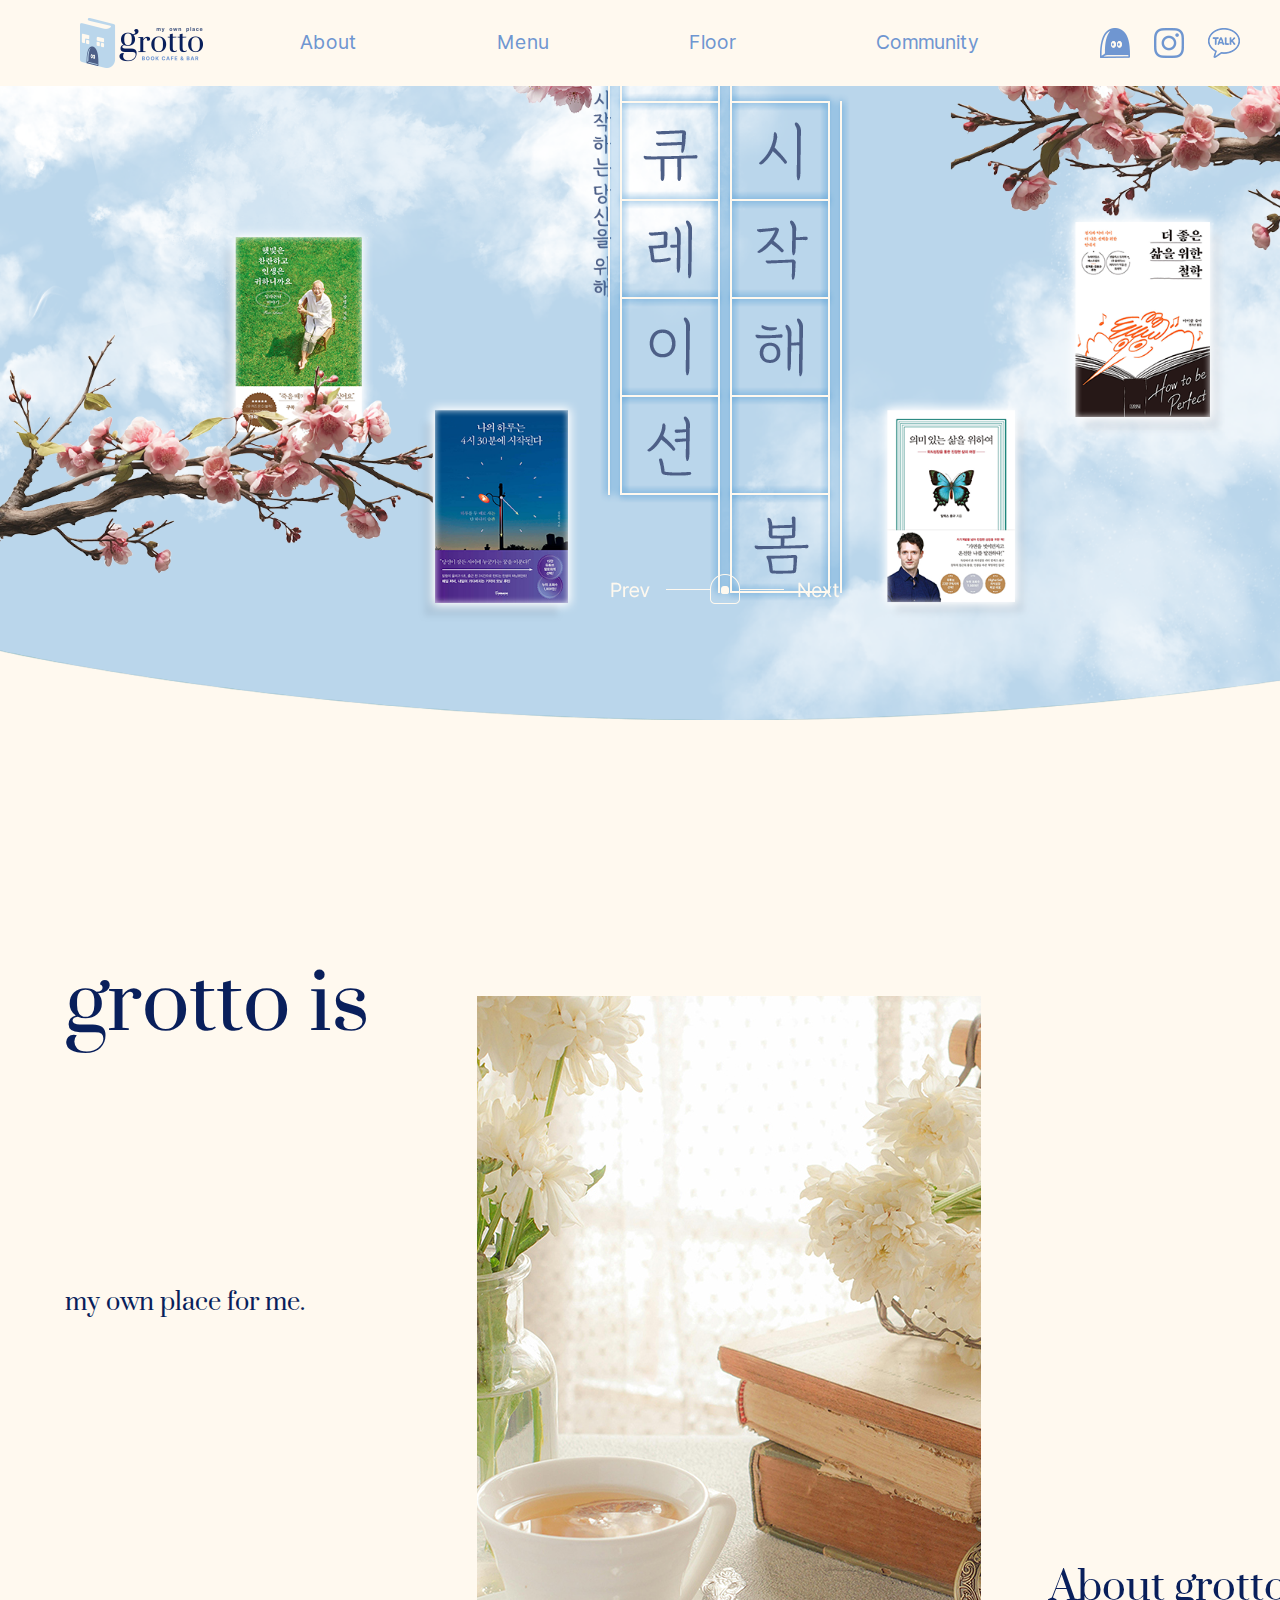
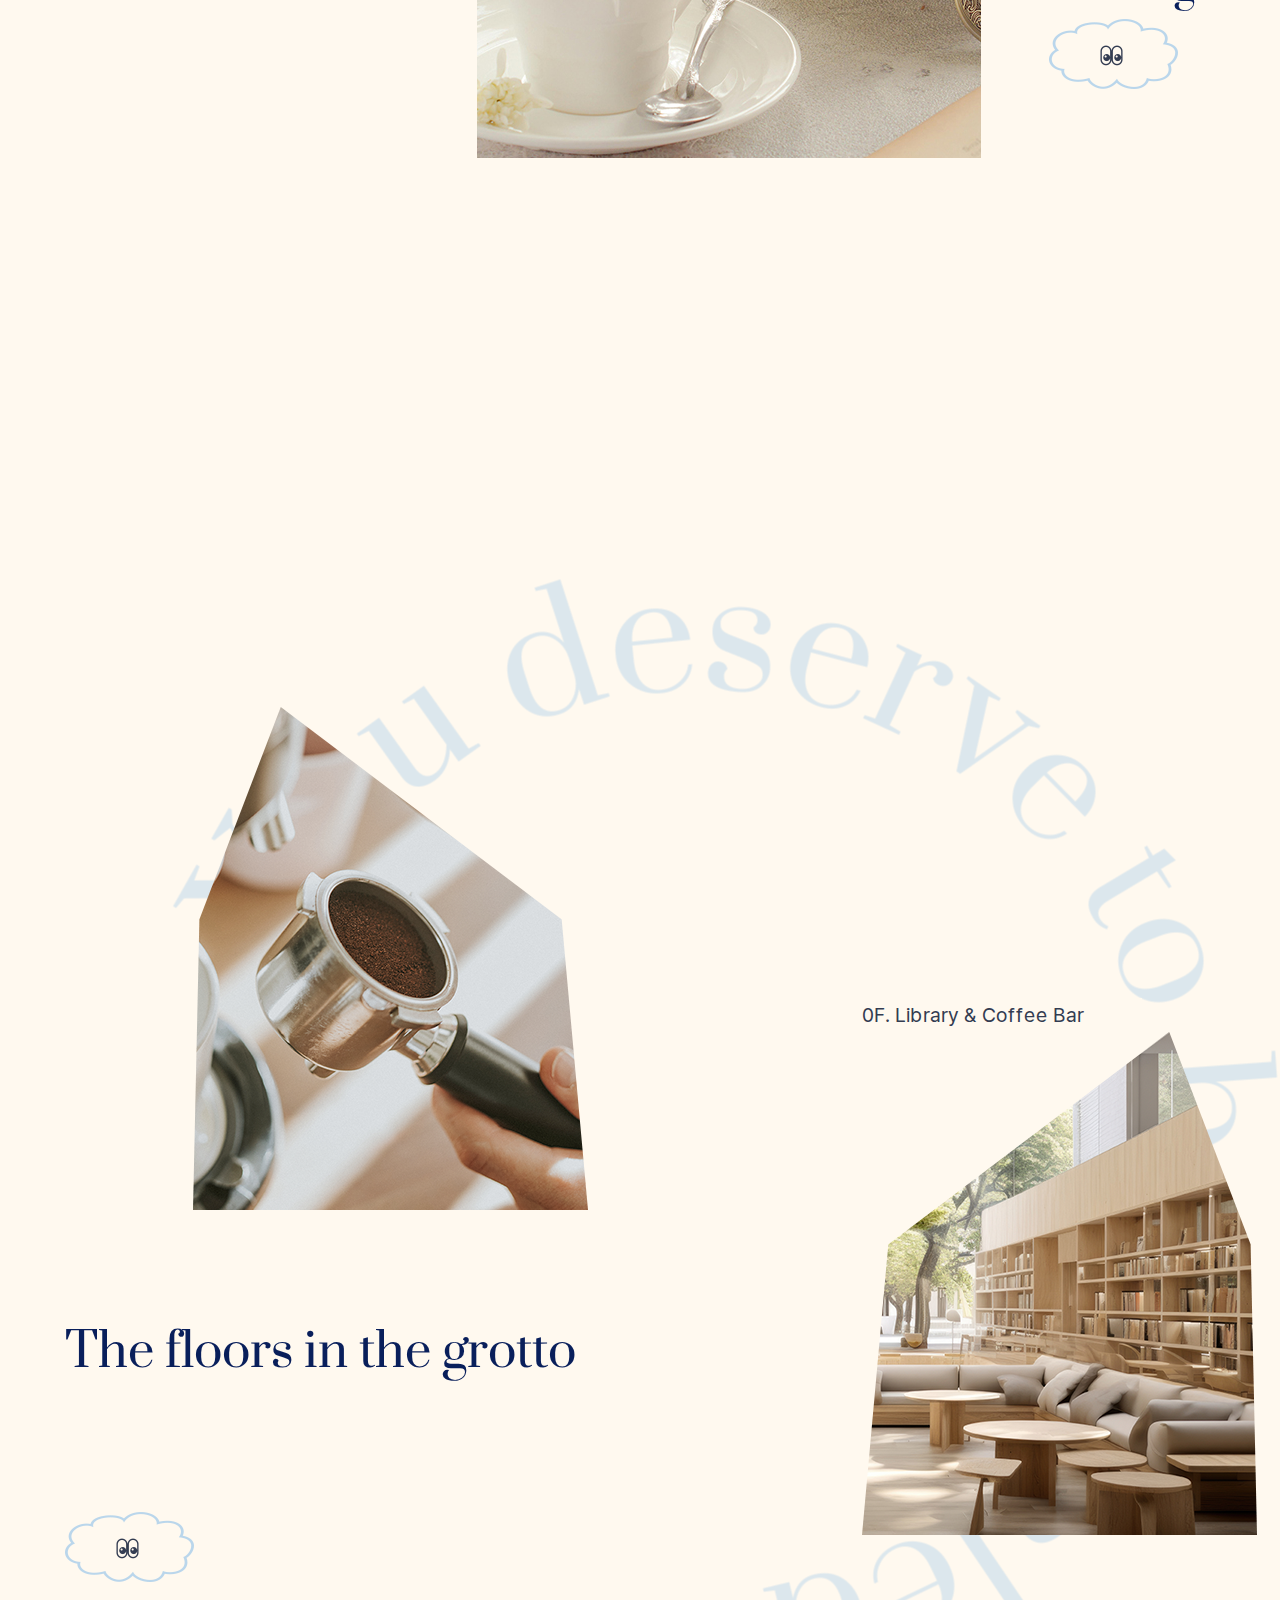
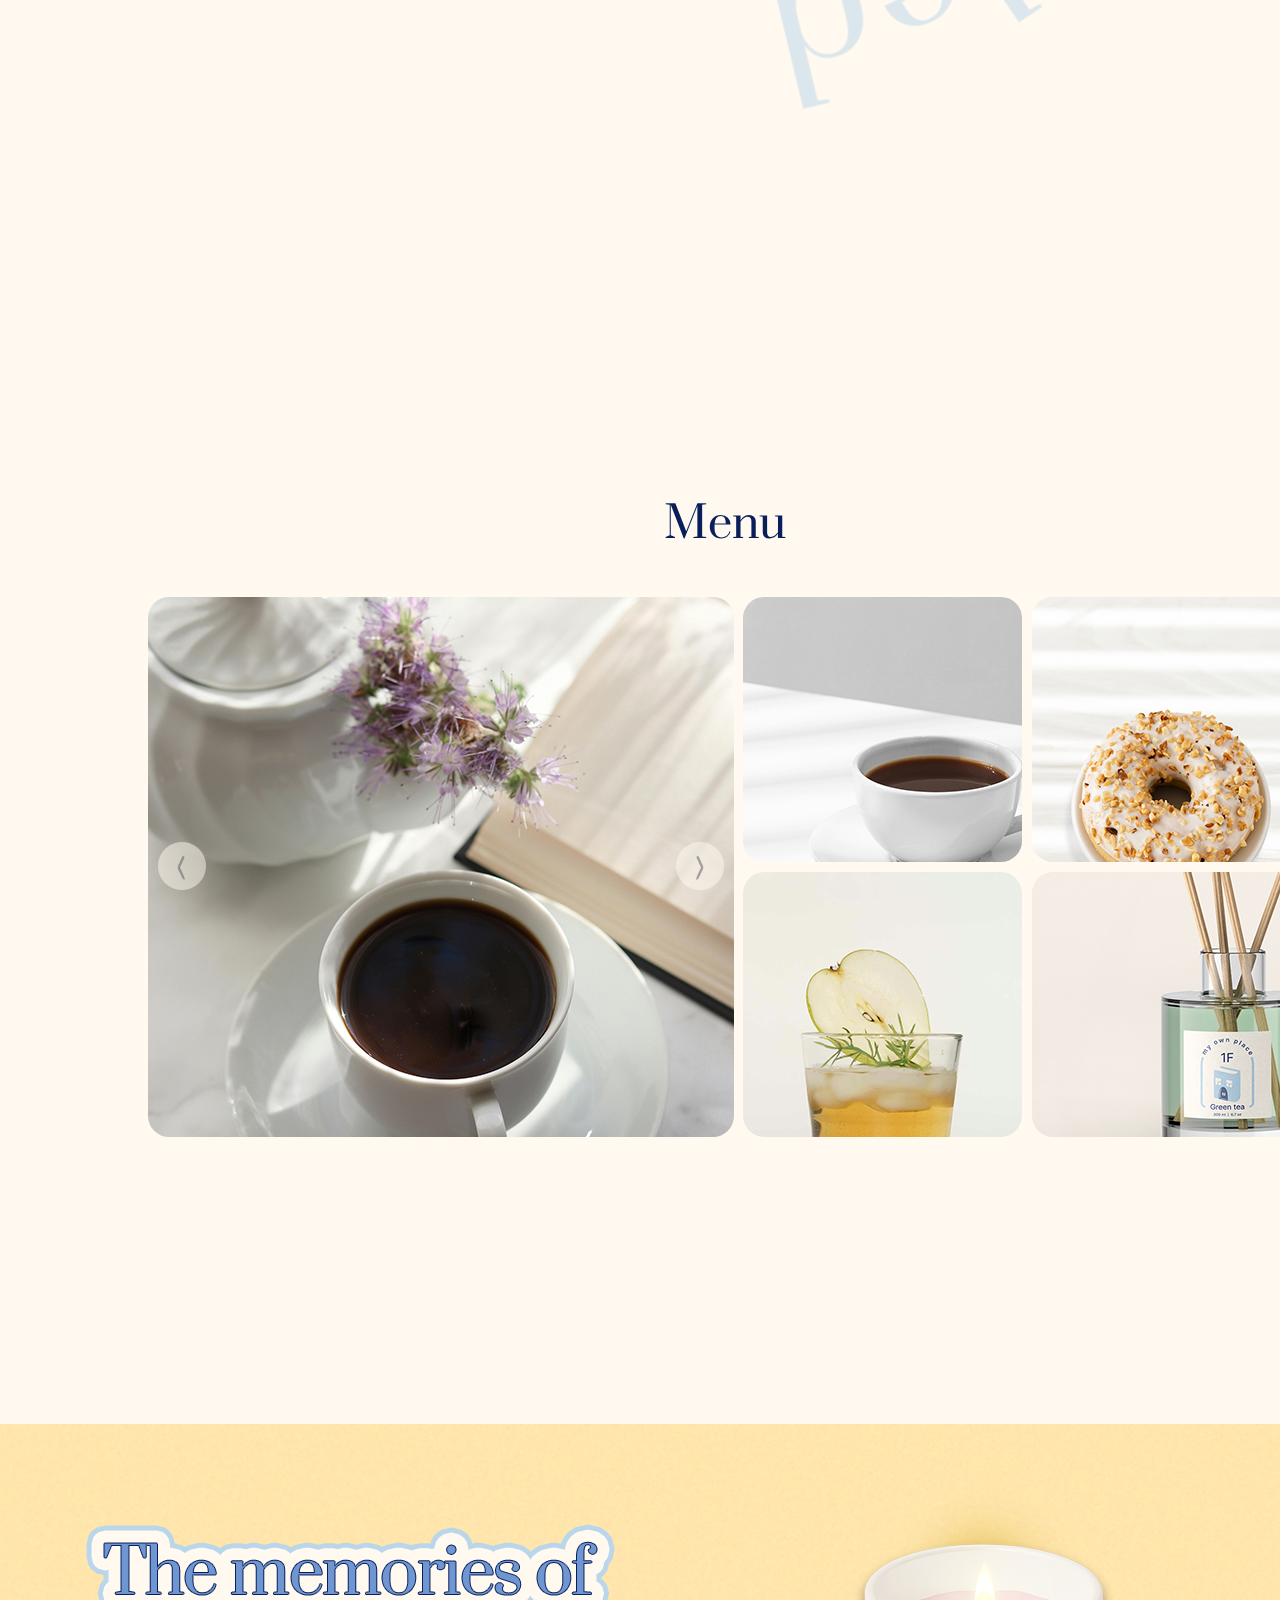
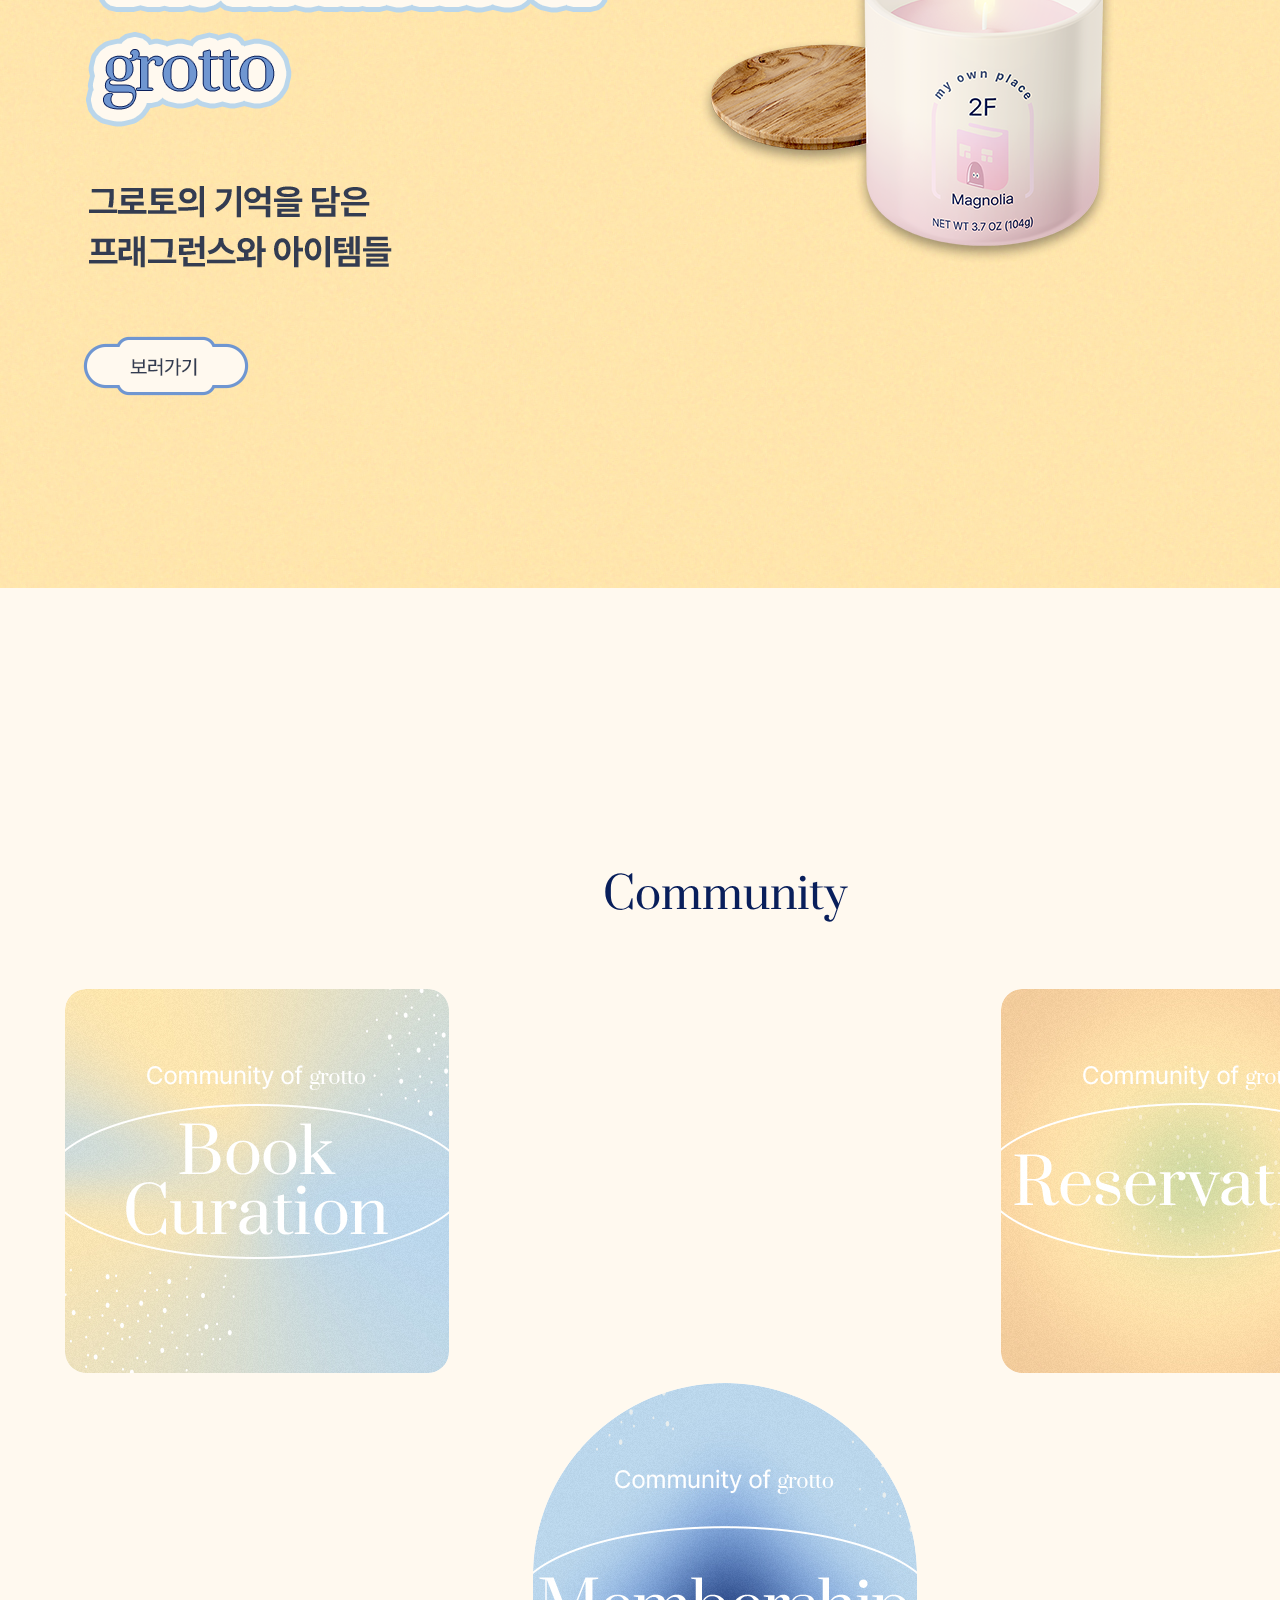
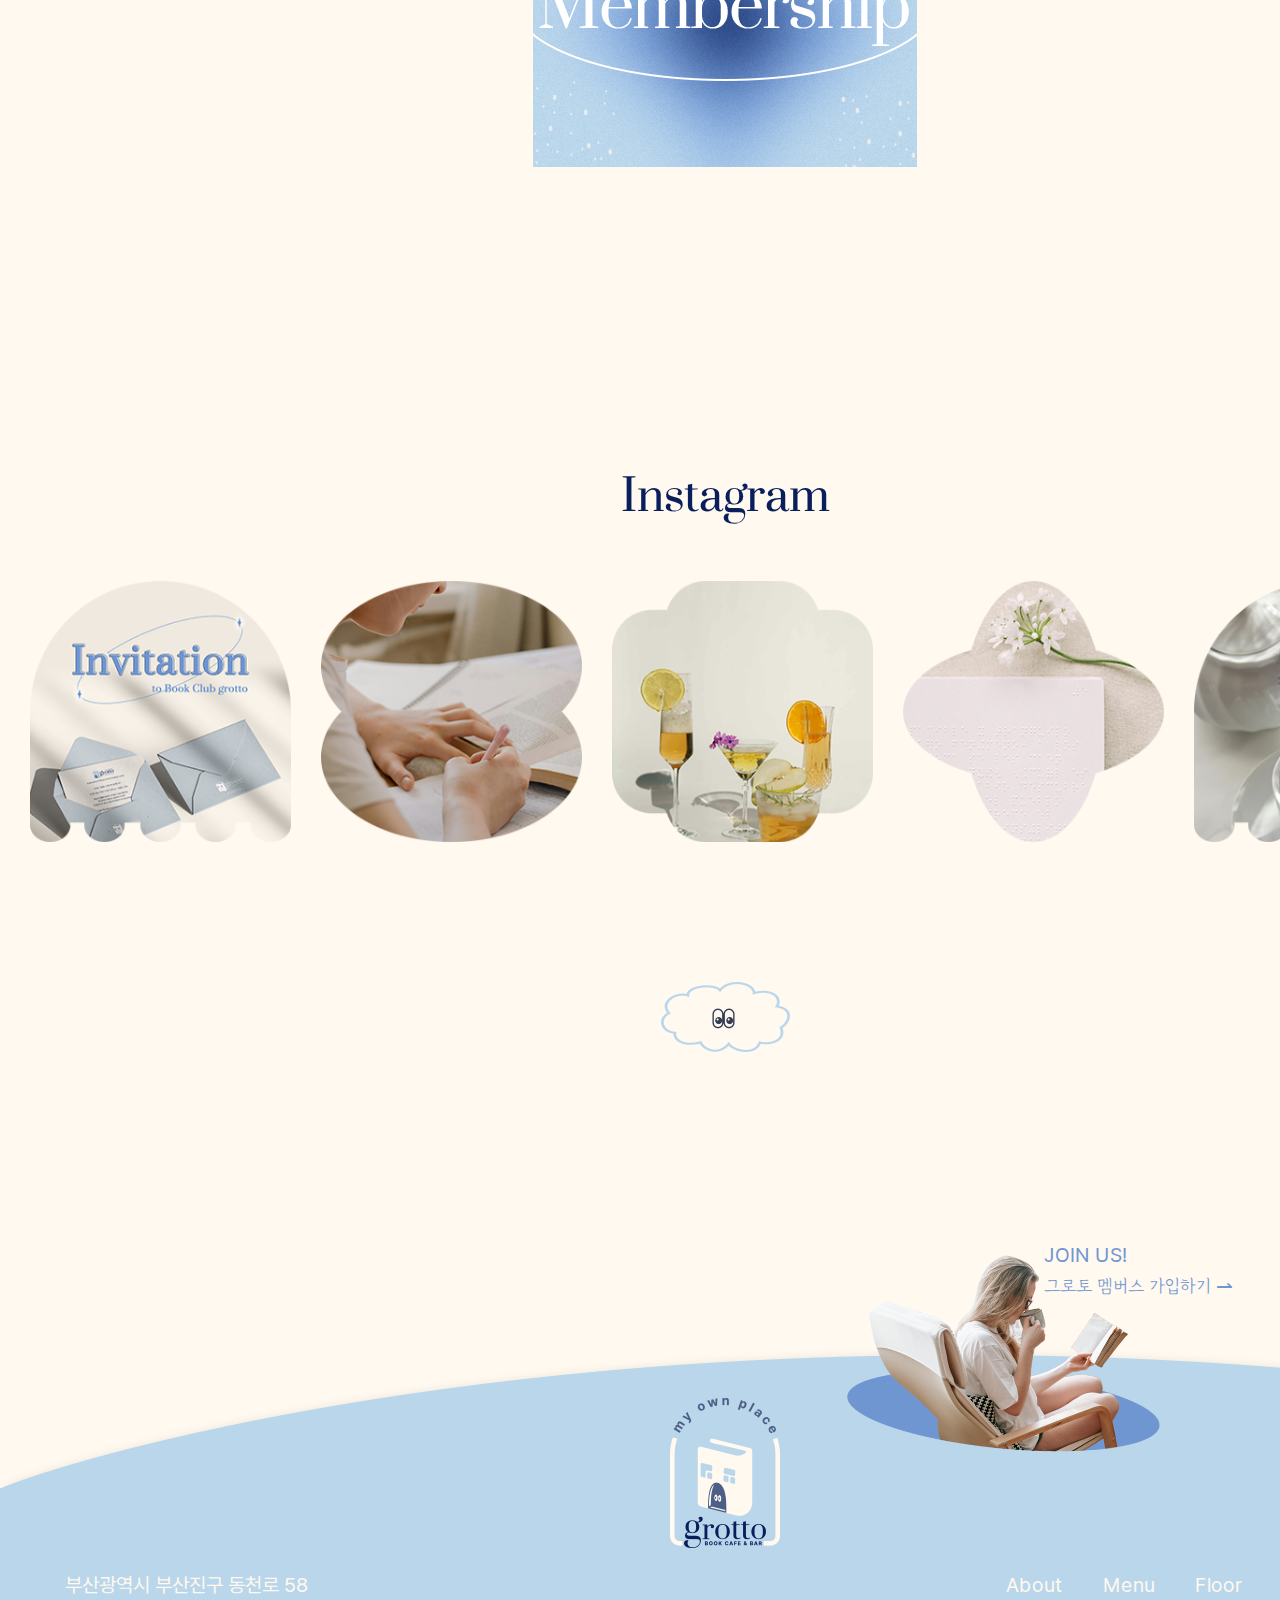
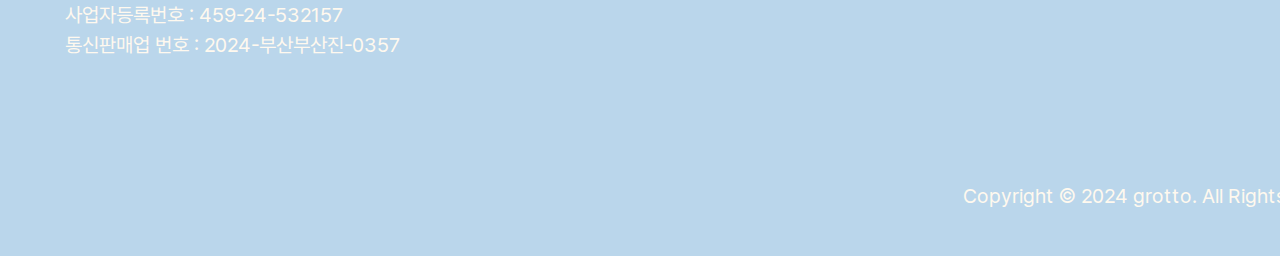
==== commit 4444648d: "Add files via upload" ====
--- a/index.html
+++ b/index.html
@@ -22,7 +22,7 @@
 </head>
 
 <body>
-  <div class="overflow_hidden">
+  <div class="wrap">
     <header>
       <h1><a href="./index.html"><img src="./images/logo.png" alt="로고이미지"></a></h1>
       <ul class="gnb">
@@ -358,7 +358,7 @@
         </div>
       </div><!--footer_inner-->
     </footer><!--footer-->
-  </div><!--overflow_hidden-->
+  </div><!--wrap-->
 
 
   <!--login, signup-->
